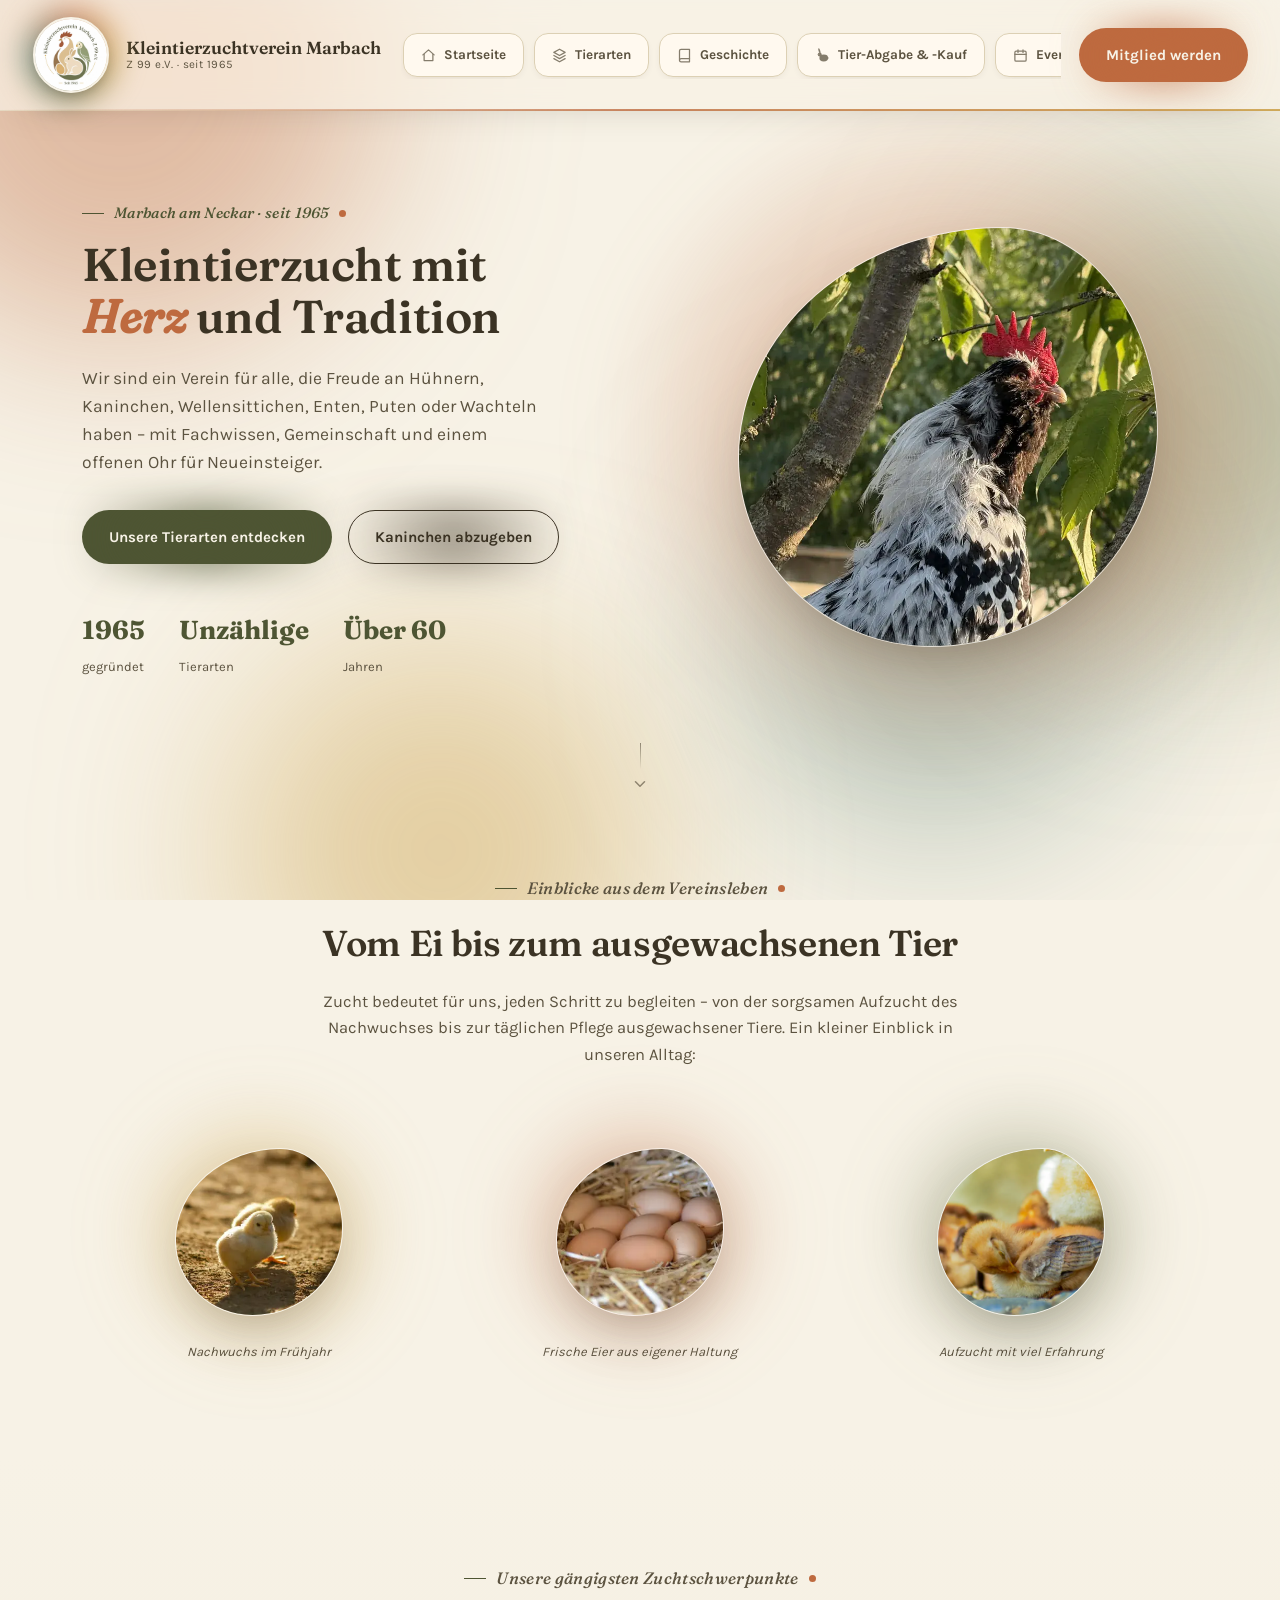
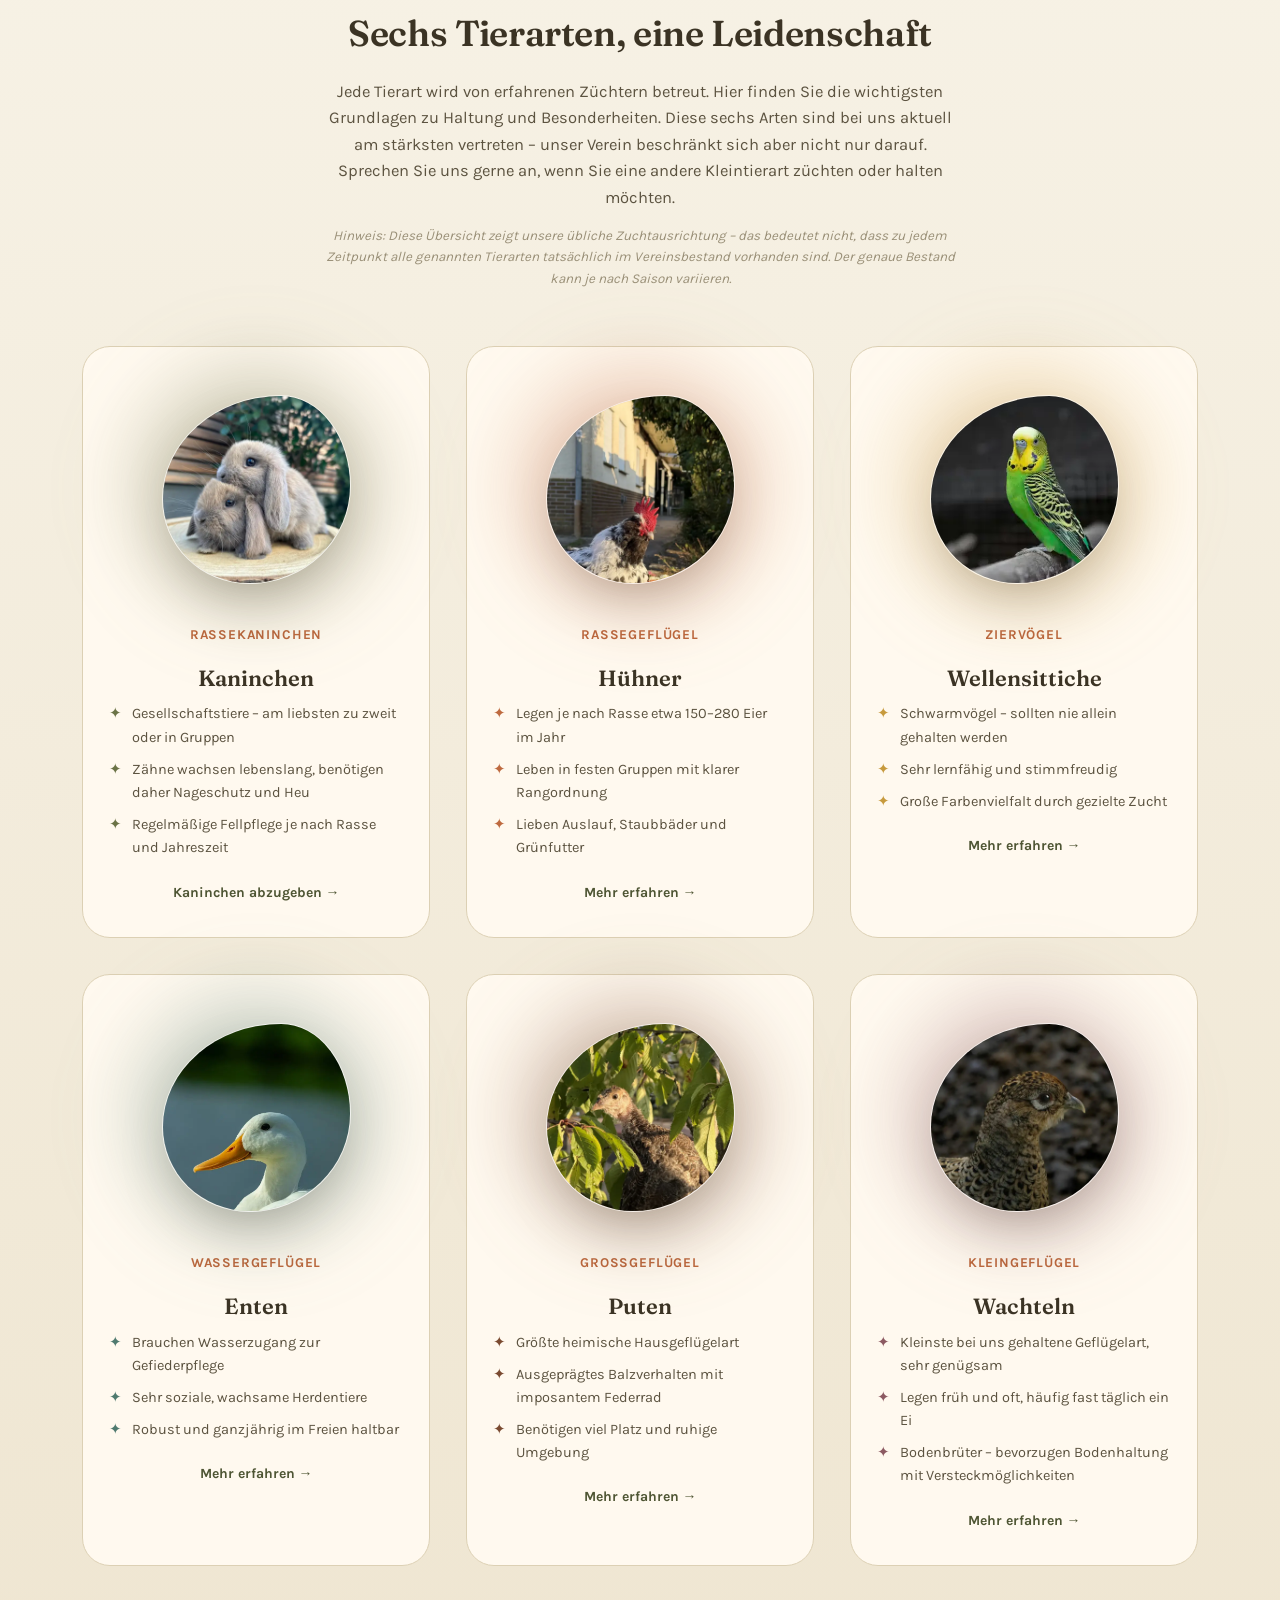
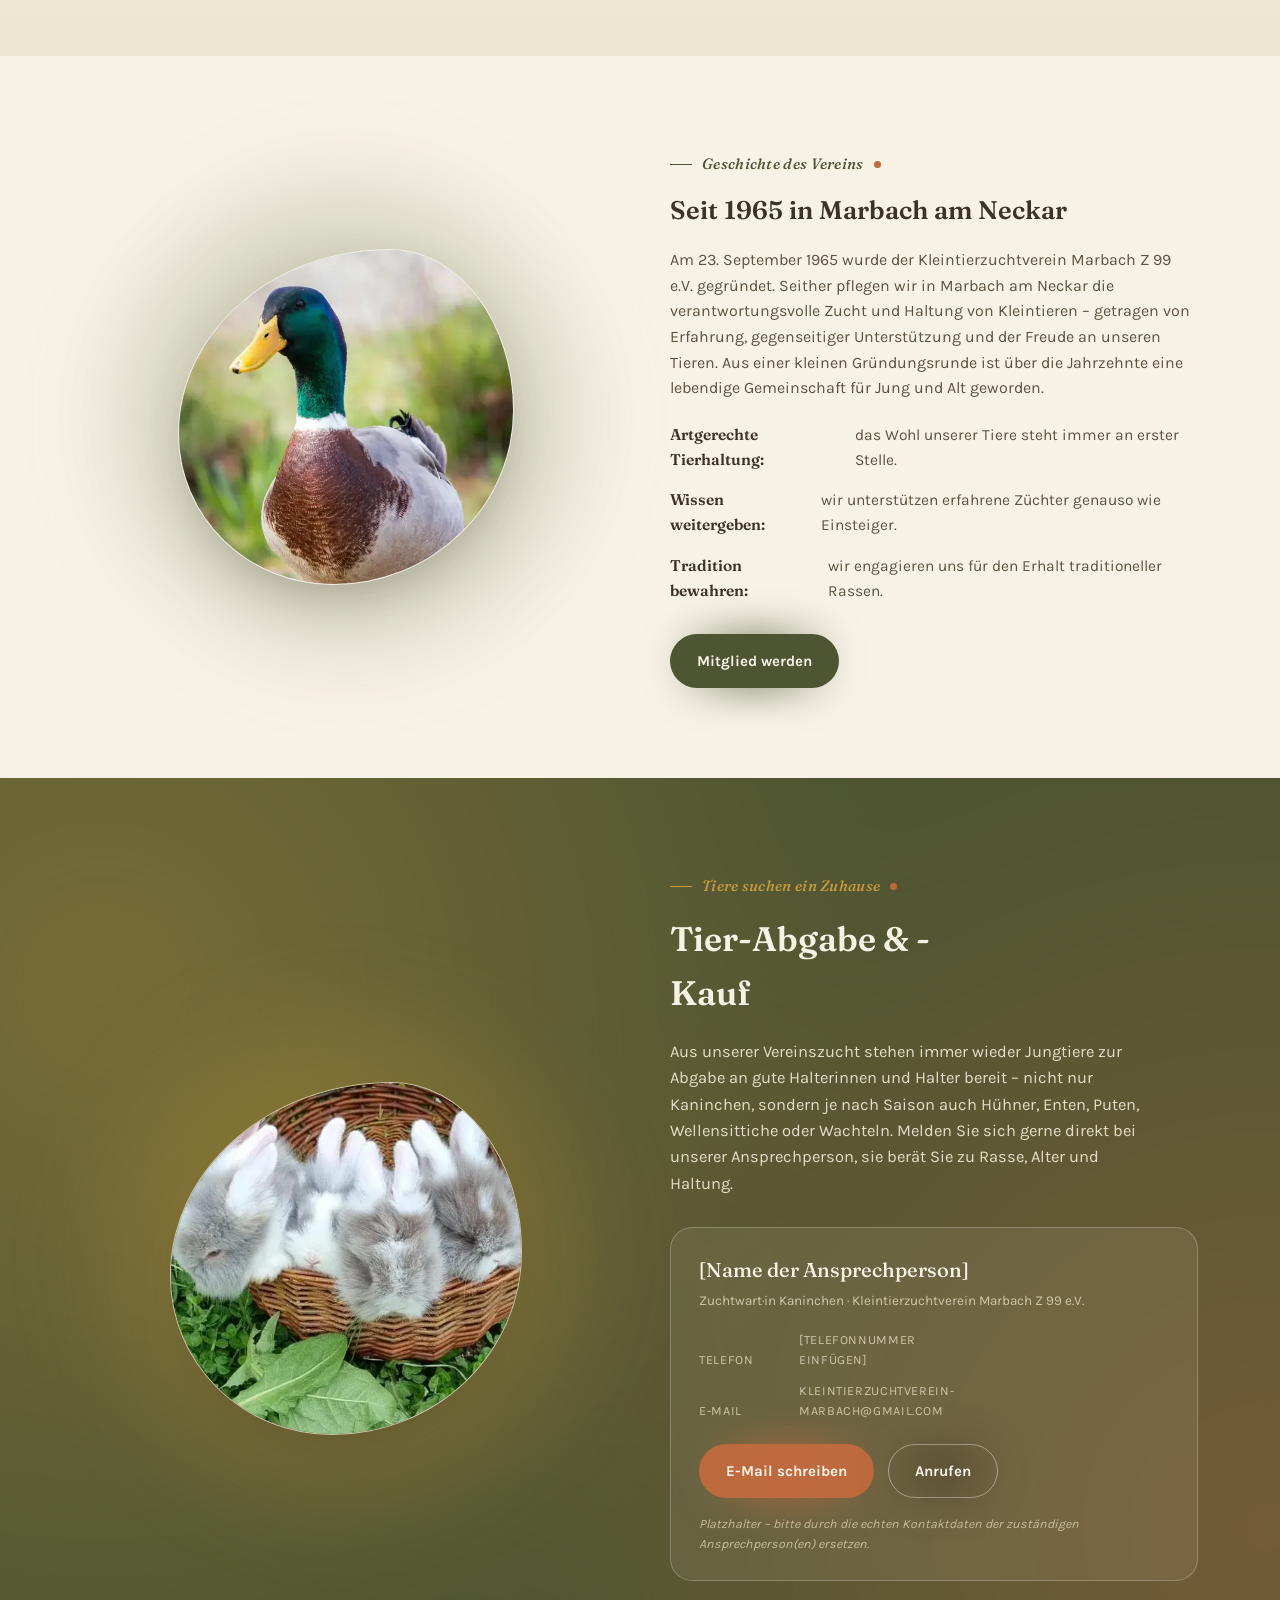
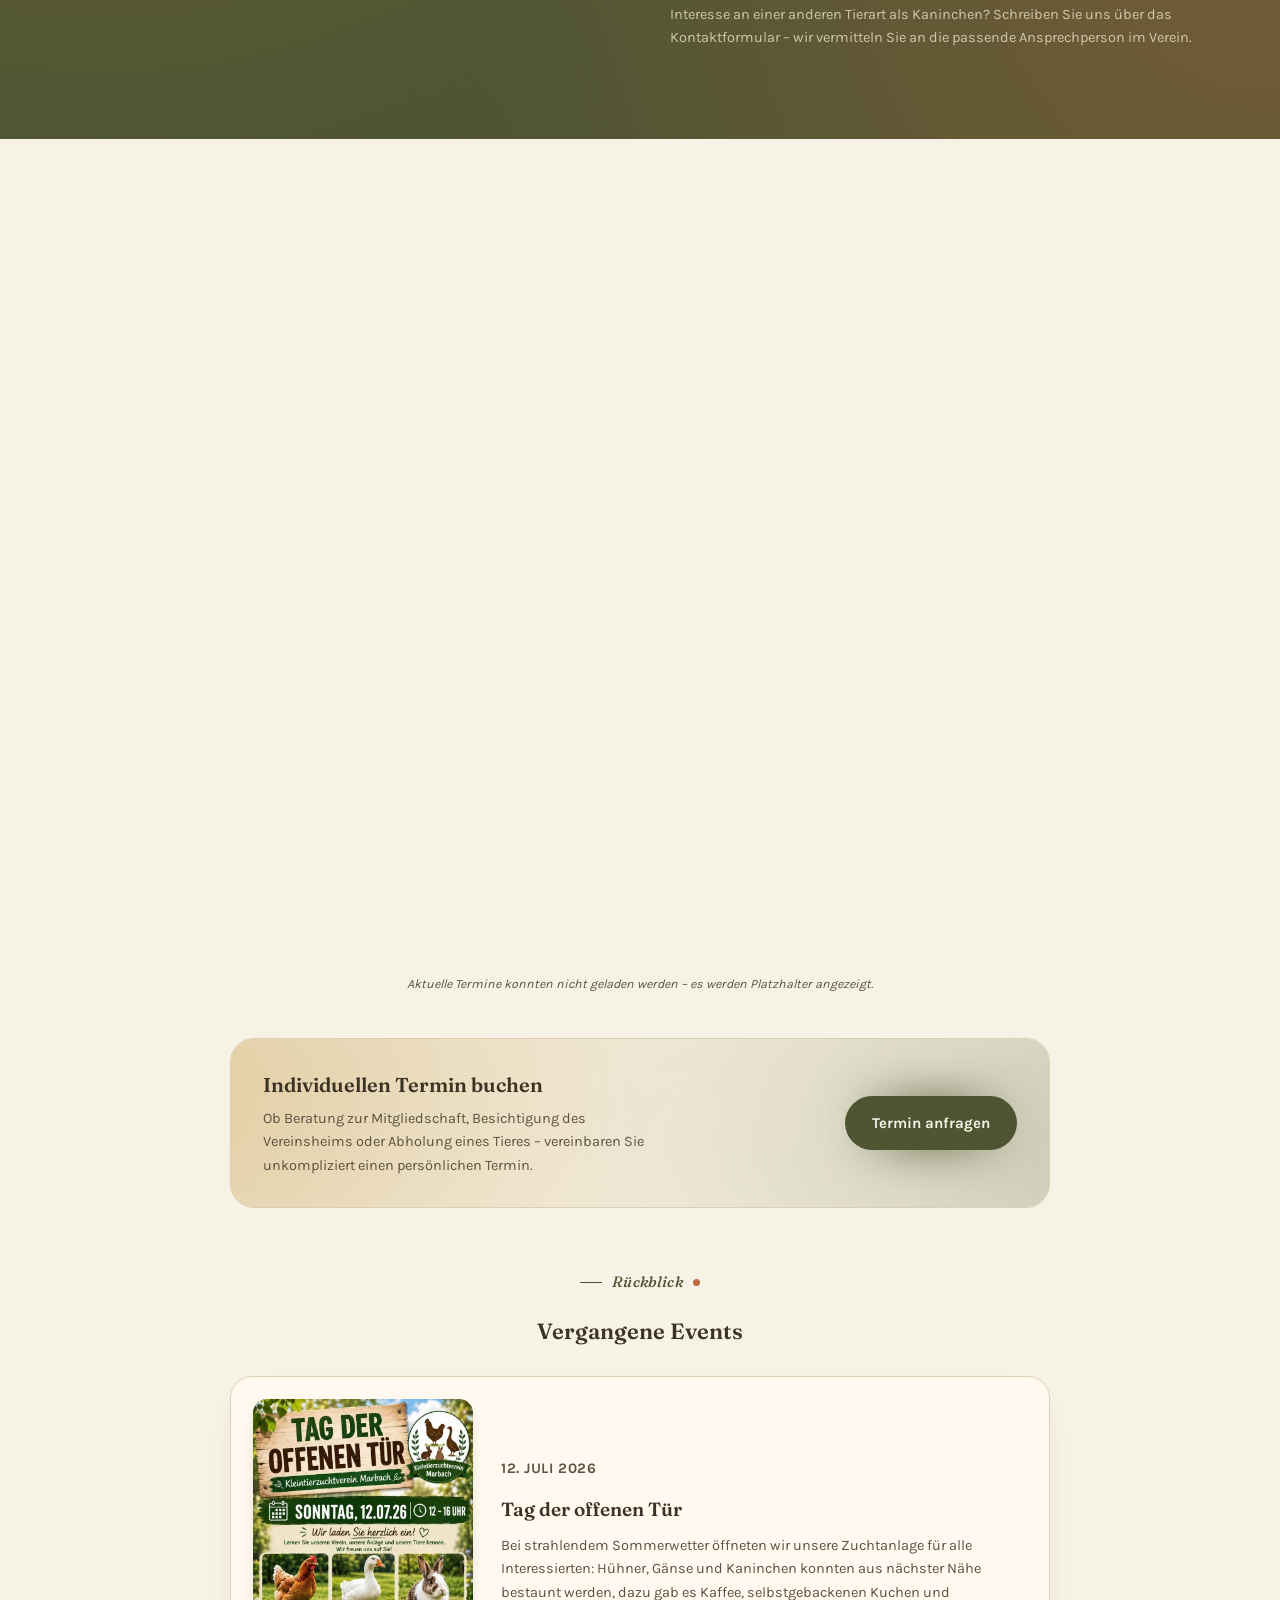
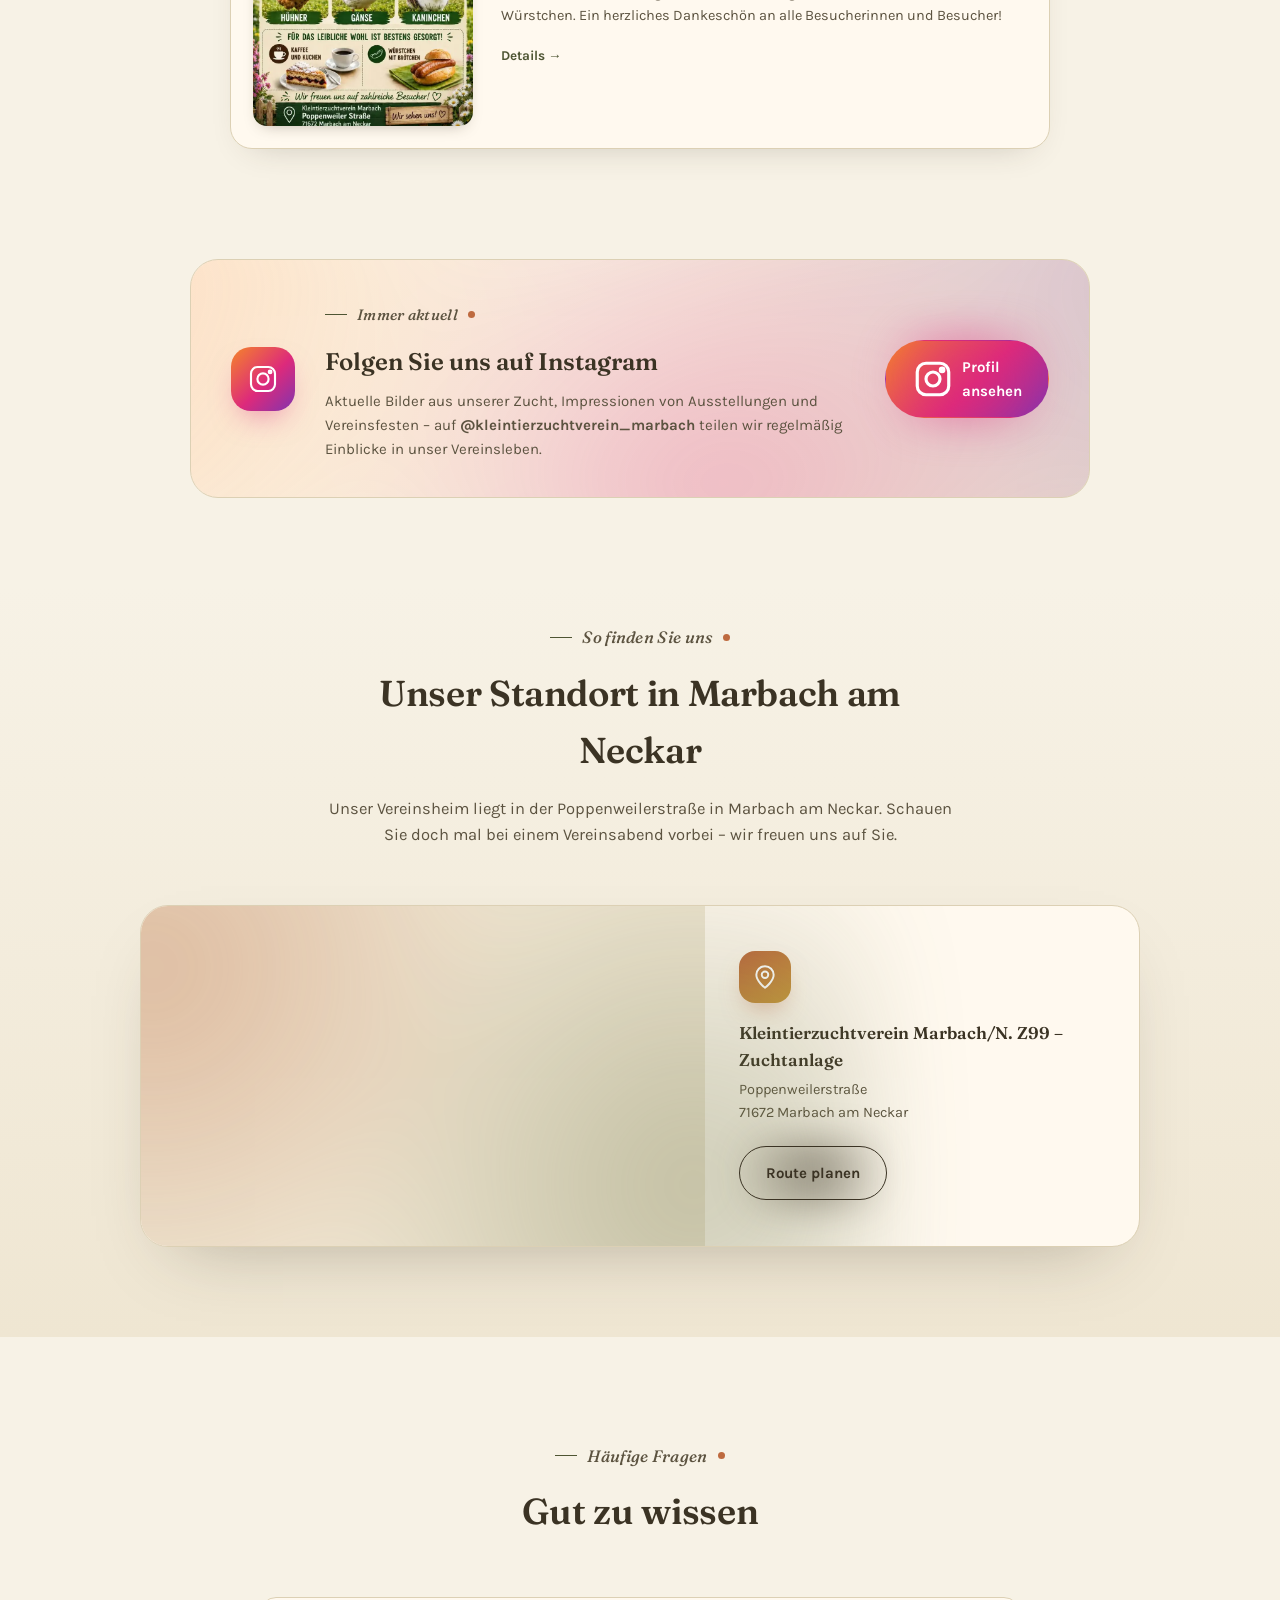
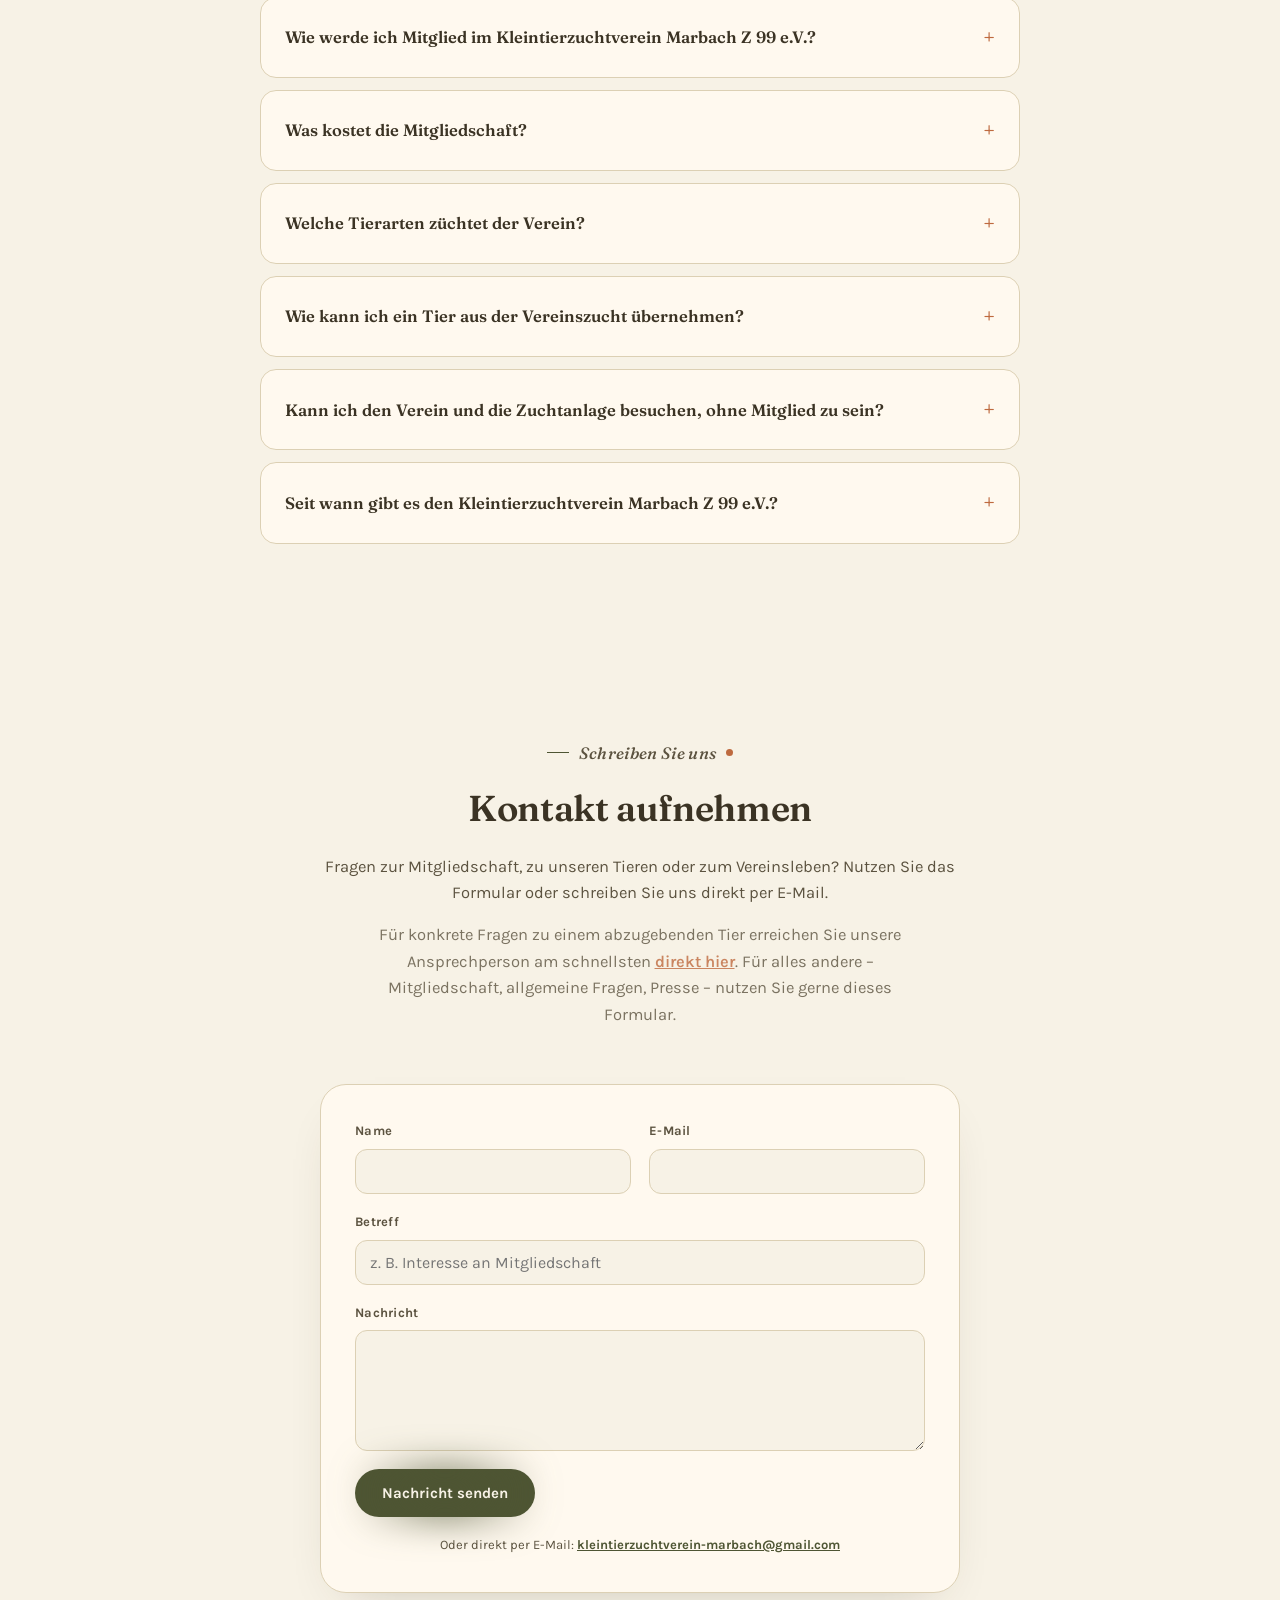
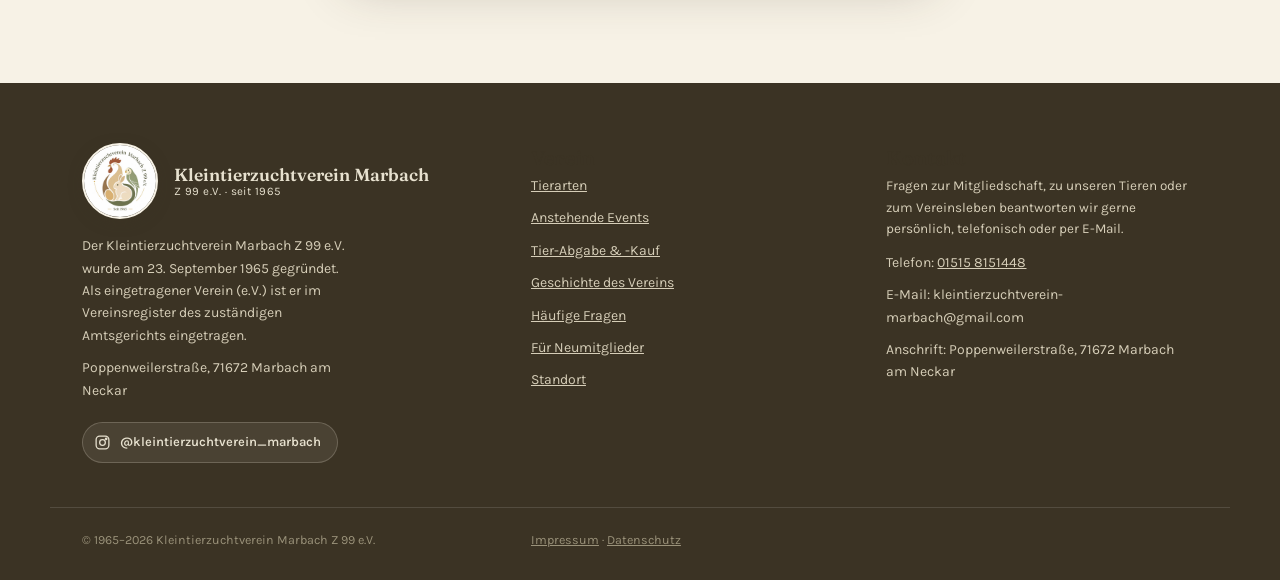
==== index.html @ b35432ca "Website aktualisiert" ====
<!DOCTYPE html>
<html lang="de">
<head>
<meta charset="UTF-8">
<meta name="viewport" content="width=device-width, initial-scale=1.0">
<title>Kleintierzuchtverein Marbach Z 99 e.V. | Kleintierzucht in Marbach am Neckar seit 1965</title>
<meta name="description" content="Kleintierzuchtverein Marbach Z 99 e.V. – seit 1965 Kleintierzucht in Marbach am Neckar: Hühner, Kaninchen, Enten, Puten, Wachteln. Termine & Mitgliedschaft.">
<link rel="canonical" href="https://kleintierzuchtverein-marbach-am-neckar.de/">
<meta name="robots" content="index, follow">
<meta property="og:type" content="website">
<meta property="og:site_name" content="Kleintierzuchtverein Marbach Z 99 e.V.">
<meta property="og:title" content="Kleintierzuchtverein Marbach Z 99 e.V. – Kleintierzucht in Marbach am Neckar">
<meta property="og:description" content="Seit 1965 Zucht und Haltung von Hühnern, Kaninchen, Wellensittichen, Enten, Puten und Wachteln. Termine, Tier-Abgabe & -Kauf und Mitgliedschaft.">
<meta property="og:image" content="https://kleintierzuchtverein-marbach-am-neckar.de/images/vereinslogo.png">
<meta property="og:url" content="https://kleintierzuchtverein-marbach-am-neckar.de/">
<meta property="og:locale" content="de_DE">
<meta name="twitter:card" content="summary">
<meta name="twitter:title" content="Kleintierzuchtverein Marbach Z 99 e.V.">
<meta name="twitter:description" content="Kleintierzucht in Marbach am Neckar seit 1965 – Termine, Tier-Abgabe & -Kauf, Mitgliedschaft.">
<meta name="geo.region" content="DE-BW">
<meta name="geo.placename" content="Marbach am Neckar">
<script type="application/ld+json">
{
  "@context": "https://schema.org",
  "@type": "Organization",
  "name": "Kleintierzuchtverein Marbach Z 99 e.V.",
  "alternateName": "Kleintierzuchtverein Marbach",
  "foundingDate": "1965-09-23",
  "url": "https://kleintierzuchtverein-marbach-am-neckar.de/",
  "logo": "https://kleintierzuchtverein-marbach-am-neckar.de/images/vereinslogo.png",
  "description": "Verein für die Zucht und Haltung von Kleintieren (Hühner, Kaninchen, Wellensittiche, Enten, Puten, Wachteln) in Marbach am Neckar.",
  "address": {
    "@type": "PostalAddress",
    "streetAddress": "Poppenweilerstraße",
    "postalCode": "71672",
    "addressLocality": "Marbach am Neckar",
    "addressRegion": "Baden-Württemberg",
    "addressCountry": "DE"
  },
  "areaServed": "Marbach am Neckar",
  "sameAs": ["https://www.instagram.com/kleintierzuchtverein_marbach"]
}
</script>
<script type="application/ld+json">
{
  "@context": "https://schema.org",
  "@type": "Event",
  "name": "Tag der offenen Tür",
  "description": "Der Kleintierzuchtverein Marbach Z 99 e.V. öffnete seine Zuchtanlage für alle Interessierten - mit Hühnern, Gänsen und Kaninchen zum Anschauen, Kaffee, Kuchen und Würstchen.",
  "startDate": "2026-07-12T12:00",
  "endDate": "2026-07-12T16:00",
  "eventAttendanceMode": "https://schema.org/OfflineEventAttendanceMode",
  "eventStatus": "https://schema.org/EventScheduled",
  "location": {
    "@type": "Place",
    "name": "Kleintierzuchtverein Marbach Z 99 e.V.",
    "address": {
      "@type": "PostalAddress",
      "streetAddress": "Poppenweilerstraße",
      "postalCode": "71672",
      "addressLocality": "Marbach am Neckar",
      "addressCountry": "DE"
    }
  },
  "organizer": {
    "@type": "Organization",
    "name": "Kleintierzuchtverein Marbach Z 99 e.V.",
    "url": "https://kleintierzuchtverein-marbach-am-neckar.de/"
  }
}
</script>
<script type="application/ld+json">
{
  "@context": "https://schema.org",
  "@type": "FAQPage",
  "mainEntity": [
    {
      "@type": "Question",
      "name": "Wie werde ich Mitglied im Kleintierzuchtverein Marbach Z 99 e.V.?",
      "acceptedAnswer": {
        "@type": "Answer",
        "text": "Kontakt aufnehmen über Formular, Telefon oder E-Mail, unverbindlich einen Vereinsabend besuchen und anschließend einen Mitgliedsantrag ausfüllen - der Verein unterstützt dabei."
      }
    },
    {
      "@type": "Question",
      "name": "Was kostet die Mitgliedschaft?",
      "acceptedAnswer": {
        "@type": "Answer",
        "text": "Der Jahresbeitrag beträgt 40 Euro für Männer und 25 Euro für Frauen."
      }
    },
    {
      "@type": "Question",
      "name": "Welche Tierarten züchtet der Verein?",
      "acceptedAnswer": {
        "@type": "Answer",
        "text": "Die aktuellen Zuchtschwerpunkte sind Hühner, Kaninchen, Wellensittiche, Enten, Puten und Wachteln, je nach Saison können weitere Kleintierarten hinzukommen."
      }
    },
    {
      "@type": "Question",
      "name": "Wie kann ich ein Tier aus der Vereinszucht übernehmen?",
      "acceptedAnswer": {
        "@type": "Answer",
        "text": "Aus der Vereinszucht stehen immer wieder Jungtiere zur Abgabe bereit. Interessierte kontaktieren die zuständige Ansprechperson im Bereich Tier-Abgabe und -Kauf."
      }
    },
    {
      "@type": "Question",
      "name": "Kann ich den Verein besuchen, ohne Mitglied zu sein?",
      "acceptedAnswer": {
        "@type": "Answer",
        "text": "Ja, Interessierte sind bei Vereinsabenden und Veranstaltungen jederzeit willkommen, ein persönlicher Termin lässt sich auch über das Kontaktformular vereinbaren."
      }
    },
    {
      "@type": "Question",
      "name": "Seit wann gibt es den Kleintierzuchtverein Marbach Z 99 e.V.?",
      "acceptedAnswer": {
        "@type": "Answer",
        "text": "Der Verein wurde am 23. September 1965 in Marbach am Neckar gegründet und ist im Vereinsregister beim Amtsgericht Stuttgart unter VR 310162 eingetragen."
      }
    }
  ]
}
</script>
<link rel="icon" href="favicon.ico" sizes="any">
<link rel="icon" type="image/png" sizes="32x32" href="favicon-32x32.png">
<link rel="icon" type="image/png" sizes="16x16" href="favicon-16x16.png">
<link rel="apple-touch-icon" sizes="180x180" href="apple-touch-icon.png">
<link rel="preload" as="style" href="fonts.css" onload="this.onload=null;this.rel='stylesheet'">
<noscript><link rel="stylesheet" href="fonts.css"></noscript>
<style>
  :root{
    --cream:#F7F2E6;
    --cream-2:#EFE6D2;
    --ink:#3B3324;
    --ink-soft:#5C5340;
    --olive:#6B7346;
    --olive-dark:#4E5533;
    --terracotta:#BE6A3F;
    --gold:#C79A3D;
    --teal:#4F7A6F;
    --brown:#7A4A30;
    --plum:#8C5A62;
    --line:#DCD0B4;
    --radius-card:28px;
  }
  *{box-sizing:border-box; -webkit-tap-highlight-color:transparent;}
  html{scroll-behavior:smooth; -webkit-text-size-adjust:100%; text-size-adjust:100%; overflow-x:clip; max-width:100vw; -webkit-tap-highlight-color:transparent;}
  body{
    margin:0;
    position:relative;
    overflow-x:clip;
    max-width:100vw;
    background:var(--cream);
    color:var(--ink);
    font-family:'Karla',sans-serif;
    font-size:17px;
    line-height:1.6;
    -webkit-font-smoothing:antialiased;
    touch-action:manipulation;
    -webkit-tap-highlight-color:transparent;
  }
  a, button, .btn{ -webkit-tap-highlight-color:transparent; }

  /* ---------- Ambient background glow ---------- */
  .ambient-bg{position:fixed; inset:0; z-index:0; overflow:hidden; pointer-events:none;}
  .ambient-bg span{
    position:absolute; border-radius:50%; filter:blur(90px);
    opacity:.4; mix-blend-mode:multiply;
    animation:drift 26s ease-in-out infinite alternate;
  }
  .ambient-bg span:nth-child(1){width:520px; height:520px; top:-180px; left:-140px; background:var(--terracotta); animation-duration:24s;}
  .ambient-bg span:nth-child(2){width:460px; height:460px; top:20%; right:-160px; background:var(--olive); animation-duration:30s; animation-delay:-6s;}
  .ambient-bg span:nth-child(3){width:420px; height:420px; bottom:-160px; left:18%; background:var(--gold); animation-duration:22s; animation-delay:-3s;}
  .ambient-bg span:nth-child(4){width:380px; height:380px; bottom:8%; right:12%; background:var(--teal); animation-duration:28s; animation-delay:-10s;}
  @keyframes drift{
    0%{transform:translate(0,0) scale(1);}
    50%{transform:translate(40px,-30px) scale(1.12);}
    100%{transform:translate(-30px,20px) scale(.96);}
  }
  header, main, footer{position:relative; z-index:1;}
  @media (prefers-reduced-motion:reduce){ .ambient-bg span{animation:none;} }
  h1,h2,h3,.eyebrow{font-family:'Fraunces',serif;}
  h1,h2,h3{color:var(--ink); margin:0; font-weight:600;}
  p{margin:0;}
  a{color:inherit;}
  img{max-width:100%; display:block;}
  .wrap{max-width:1180px; margin:0 auto; padding:0 32px;}
  .eyebrow{
    display:inline-flex; align-items:center; gap:10px;
    font-style:italic; font-weight:500; font-size:15px;
    color:var(--olive-dark); letter-spacing:.02em; margin-bottom:14px;
  }
  .eyebrow::before{content:""; width:22px; height:1px; background:var(--olive-dark); display:inline-block;}
  .eyebrow::after{
    content:""; width:7px; height:7px; border-radius:50%; display:inline-block;
    background:var(--terracotta);
    box-shadow:0 0 0 0 rgba(190,106,63,.6);
    animation:dot-pulse 2.4s ease-out infinite;
  }
  @keyframes dot-pulse{
    0%{box-shadow:0 0 0 0 rgba(190,106,63,.55);}
    70%{box-shadow:0 0 0 9px rgba(190,106,63,0);}
    100%{box-shadow:0 0 0 0 rgba(190,106,63,0);}
  }
  .btn{
    position:relative; isolation:isolate;
    display:inline-flex; align-items:center; gap:8px;
    padding:14px 26px; border-radius:100px;
    font-family:'Karla',sans-serif; font-weight:700; font-size:15px;
    text-decoration:none; border:1px solid transparent; cursor:pointer;
    transition:transform .3s ease, background .25s ease, border-color .25s ease, color .25s ease;
    animation:btn-idle 3.6s ease-in-out infinite;
    will-change:transform;
  }
  .btn::before{
    content:""; position:absolute; z-index:-1; inset:-22%;
    border-radius:100px;
    background:radial-gradient(circle, var(--glow) 0%, transparent 72%);
    filter:blur(16px);
    animation:veil-drift 3.6s ease-in-out infinite;
    will-change:transform, opacity;
    pointer-events:none;
  }
  .btn-primary{--glow:rgba(78,85,51,.65); background:var(--olive-dark); color:var(--cream);}
  .btn-ghost{--glow:rgba(59,51,36,.45); background:transparent; color:var(--ink); border-color:var(--ink);}
  .btn-terracotta{--glow:rgba(190,106,63,.65); background:var(--terracotta); color:var(--cream);}
  .btn-ghost:hover{background:var(--ink); color:var(--cream); border-color:var(--ink);}
  .btn:hover{animation:btn-float 1.9s ease-in-out infinite;}
  .btn:hover::before{animation:veil-drift-hover 1.9s ease-in-out infinite;}
  @keyframes btn-idle{
    0%,100%{transform:translateY(0);}
    50%{transform:translateY(-3px);}
  }
  @keyframes btn-float{
    0%,100%{transform:translateY(0);}
    50%{transform:translateY(-6px);}
  }
  @keyframes veil-drift{
    0%,100%{transform:scale(1) translateY(0); opacity:.35;}
    50%{transform:scale(1.22) translateY(-5px); opacity:.7;}
  }
  @keyframes veil-drift-hover{
    0%,100%{transform:scale(1.1) translateY(0); opacity:.55;}
    50%{transform:scale(1.4) translateY(-8px); opacity:.9;}
  }
  @media (prefers-reduced-motion:reduce){
    .btn,.btn::before{animation:none;}
    .btn:hover{animation:none; transform:translateY(-2px);}
  }

  /* ---------- Blob frame component ---------- */
  .blob-frame{position:relative; width:220px; height:220px; max-width:100%; display:flex; align-items:center; justify-content:center; margin:0 auto;}
  .blob-glow{
    position:absolute; inset:-22%;
    background:radial-gradient(circle at 50% 50%, var(--accent) 0%, transparent 68%);
    filter:blur(30px); opacity:.6; mix-blend-mode:multiply;
    border-radius:63% 37% 54% 46% / 55% 48% 52% 45%;
    animation:morph 7.5s ease-in-out infinite alternate, breathe 4.2s ease-in-out infinite;
  }
  .blob-icon{
    position:relative; width:84%; height:84%; display:flex; align-items:center; justify-content:center;
    background:linear-gradient(155deg, color-mix(in srgb, var(--accent) 22%, #fff9ef), color-mix(in srgb, var(--accent) 10%, #fff9ef));
    border-radius:63% 37% 54% 46% / 55% 48% 52% 45%;
    animation:morph 7.5s ease-in-out infinite alternate-reverse, photo-pulse 4.2s ease-in-out infinite;
    box-shadow:0 24px 60px -22px rgba(59,51,36,.35);
    border:1px solid rgba(255,255,255,.6);
  }
  .blob-icon svg{width:38%; height:38%; color:var(--accent); opacity:.85;}
  .blob-photo{
    position:relative; width:84%; height:84%; overflow:hidden;
    border-radius:63% 37% 54% 46% / 55% 48% 52% 45%;
    animation:morph 7.5s ease-in-out infinite alternate-reverse, photo-pulse 4.2s ease-in-out infinite;
    box-shadow:0 24px 60px -22px rgba(59,51,36,.4);
    border:1px solid rgba(255,255,255,.6);
  }
  .blob-photo img{width:100%; height:100%; object-fit:cover; display:block;}
  .duck-photo img{object-position:50% 22%;}
  @keyframes morph{
    0%{border-radius:66% 34% 58% 42% / 60% 44% 56% 40%;}
    33%{border-radius:32% 68% 68% 32% / 34% 38% 62% 66%;}
    66%{border-radius:58% 42% 28% 72% / 66% 34% 66% 34%;}
    100%{border-radius:66% 34% 58% 42% / 60% 44% 56% 40%;}
  }
  @keyframes breathe{
    0%,100%{transform:scale(1); opacity:.4;}
    50%{transform:scale(1.22); opacity:.85;}
  }
  @keyframes photo-pulse{
    0%,100%{transform:scale(1);}
    50%{transform:scale(1.045);}
  }
  .accent-olive{--accent:var(--olive);}
  .accent-terracotta{--accent:var(--terracotta);}
  .accent-gold{--accent:var(--gold);}
  .accent-teal{--accent:var(--teal);}
  .accent-brown{--accent:var(--brown);}
  .accent-plum{--accent:var(--plum);}

  @media (prefers-reduced-motion:reduce){
    .blob-glow,.blob-icon,.blob-photo{animation:none;}
  }

  /* ---------- Nav ---------- */
  header{
    position:sticky; top:0; z-index:50;
    background:rgba(247,242,230,.72); backdrop-filter:blur(14px) saturate(140%);
    -webkit-backdrop-filter:blur(14px) saturate(140%);
    border-bottom:1px solid rgba(220,208,180,.6);
    box-shadow:0 12px 40px -26px rgba(59,51,36,.35);
  }
  header::after{
    content:""; position:absolute; left:0; right:0; bottom:-1px; height:2px;
    background:linear-gradient(90deg, transparent, var(--terracotta), var(--gold), var(--olive), transparent);
    background-size:200% 100%;
    animation:shimmer 7s linear infinite;
    opacity:.8;
  }
  @keyframes shimmer{ 0%{background-position:0% 0;} 100%{background-position:200% 0;} }
  .nav{display:flex; align-items:center; justify-content:space-between; gap:20px; padding:16px 32px;}
  .brand{flex:none;}
  .nav-menu{flex:1 1 auto; min-width:0; justify-content:flex-end;}
  .brand{display:flex; align-items:center; gap:16px; text-decoration:none;}
  .brand .logo-glow{
    position:relative; width:78px; height:78px; display:flex; align-items:center; justify-content:center;
  }
  .brand .logo-glow::before{
    content:""; position:absolute; inset:-11px; border-radius:50%;
    background:conic-gradient(from 0deg, var(--terracotta), var(--gold), var(--olive), var(--teal), var(--terracotta));
    filter:blur(13px); opacity:.55;
    animation:spin 8s linear infinite, pulse-soft 4s ease-in-out infinite;
  }
  .brand img{position:relative; width:76px; height:76px; border-radius:50%; border:2px solid var(--cream); box-shadow:0 4px 16px -4px rgba(59,51,36,.5); object-fit:cover; display:block;}
  @keyframes spin{ to{ transform:rotate(360deg); } }
  @keyframes pulse-soft{ 0%,100%{opacity:.4; transform:scale(1);} 50%{opacity:.7; transform:scale(1.12);} }
  .brand span{font-family:'Fraunces',serif; font-weight:600; font-size:17.5px; color:var(--ink); line-height:1.15;}
  .brand small{display:block; font-family:'Karla',sans-serif; font-weight:400; font-size:11.5px; color:var(--ink-soft); letter-spacing:.04em;}
  .nav-menu{display:flex; align-items:center; gap:18px; min-width:0;}
  .links{
    display:flex; flex-wrap:nowrap; gap:10px; list-style:none; margin:0; padding:2px;
    overflow-x:auto; scrollbar-width:none; -ms-overflow-style:none; min-width:0;
  }
  .links::-webkit-scrollbar{display:none;}
  .links li{
    flex:none;
    opacity:1; transform:translateY(0);
    animation:nav-in .6s ease;
  }
  .links li:nth-child(1){animation-delay:.05s;}
  .links li:nth-child(2){animation-delay:.13s;}
  .links li:nth-child(3){animation-delay:.21s;}
  .links li:nth-child(4){animation-delay:.29s;}
  .links li:nth-child(5){animation-delay:.37s;}
  .links li:nth-child(6){animation-delay:.45s;}
  .links li:nth-child(1) a{--accent-nav:var(--terracotta);}
  .links li:nth-child(2) a{--accent-nav:var(--gold);}
  .links li:nth-child(3) a{--accent-nav:var(--olive);}
  .links li:nth-child(4) a{--accent-nav:var(--brown);}
  .links li:nth-child(5) a{--accent-nav:var(--teal);}
  .links li:nth-child(6) a{--accent-nav:var(--plum);}
  @keyframes nav-in{ 0%{opacity:0; transform:translateY(-8px);} 100%{opacity:1; transform:translateY(0);} }
  .links a{
    position:relative; overflow:hidden;
    display:inline-flex; align-items:center; gap:8px;
    text-decoration:none; font-weight:700; font-size:13.5px;
    color:var(--ink-soft); white-space:nowrap;
    background:#fff9ef; border:1.5px solid var(--line); border-radius:14px;
    padding:10px 17px;
    box-shadow:0 3px 10px -5px rgba(59,51,36,.2);
    transition:transform .3s ease, box-shadow .3s ease, border-color .3s ease, color .3s ease, background .35s ease;
  }
  .links a svg{flex:none; width:15px; height:15px; opacity:.75; transition:opacity .3s ease, transform .3s ease;}
  .links a::after{
    content:""; position:absolute; top:0; left:-60%; width:35%; height:100%;
    background:linear-gradient(115deg, transparent, rgba(255,255,255,.85), transparent);
    transform:skewX(-18deg); transition:left .65s ease; pointer-events:none;
  }
  .links a:hover{
    color:#fff; border-color:var(--accent-nav);
    background:linear-gradient(155deg, var(--accent-nav), color-mix(in srgb, var(--accent-nav) 70%, #3B3324));
    transform:translateY(-3px);
    box-shadow:0 14px 26px -10px var(--accent-nav);
  }
  .links a:hover::after{left:130%;}
  .links a:hover svg{opacity:1; transform:rotate(-6deg) scale(1.12);}
  .links a:active{transform:translateY(-1px) scale(.97);}
  .nav-cta{
    flex:none;
    display:flex; gap:12px;
    opacity:1; transform:translateY(0);
    animation:nav-in .6s ease; animation-delay:.55s;
  }
  .menu-toggle{display:none; background:none; border:none; cursor:pointer; padding:6px;}
  .menu-toggle span{display:block; width:24px; height:2px; background:var(--ink); margin:5px 0; border-radius:2px; transition:transform .25s ease, opacity .25s ease;}
  @media (max-width:1100px) and (min-width:761px){
    .brand small{display:none;}
    .nav-menu{gap:12px;}
    .links{gap:8px;}
    .links a{padding:9px 13px; font-size:12.8px; gap:6px;}
    .nav-cta .btn{padding:11px 18px; font-size:14px;}
  }
  @media (max-width:760px){
    .nav{padding:15px 16px; gap:10px;}
    .brand{gap:11px; min-width:0; flex:1 1 auto; overflow:hidden;}
    .brand .logo-glow{width:52px; height:52px; flex:none;}
    .brand .logo-glow::before{inset:-7px; filter:blur(8px);}
    .brand img{width:50px; height:50px;}
    .brand span{font-size:16px; overflow:hidden; text-overflow:ellipsis; white-space:nowrap;}
    .brand small{font-size:11.5px; overflow:hidden; text-overflow:ellipsis; white-space:nowrap;}
    .nav-menu{
      display:none; position:absolute; top:100%; left:0; right:0;
      flex-direction:column; align-items:flex-start; gap:14px;
      background:var(--cream); padding:22px 32px 28px; border-bottom:1px solid var(--line);
      box-shadow:0 20px 40px -24px rgba(59,51,36,.35);
    }
    .nav-menu.open{display:flex;}
    .nav-menu .links{flex-direction:column; gap:10px; width:100%; overflow-x:visible;}
    .nav-menu .links li{width:100%;}
    .nav-menu .links a{display:flex; width:100%; padding:13px 16px; min-height:46px; box-sizing:border-box;}
    .nav-menu .nav-cta{width:100%;}
    .nav-menu .nav-cta .btn{width:100%; justify-content:center; min-height:46px;}
    .menu-toggle{display:flex; flex-direction:column; align-items:center; justify-content:center; width:44px; height:44px; padding:0; flex:none;}
  }
  @media (max-width:400px){
    .brand span{font-size:13px;}
    .brand small{display:none;}
  }

  /* ---------- Hero ---------- */
  .hero{padding:76px 0 56px; position:relative;}
  .scroll-cue{
    display:flex; flex-direction:column; align-items:center; gap:6px;
    width:fit-content; margin:56px auto 0; color:var(--ink-soft);
    text-decoration:none; opacity:.65; transition:opacity .25s ease;
    animation:scroll-bounce 2.2s ease-in-out infinite;
  }
  .scroll-cue:hover{opacity:1;}
  .scroll-cue span{width:1px; height:26px; background:linear-gradient(var(--ink-soft), transparent);}
  @keyframes scroll-bounce{ 0%,100%{transform:translateY(0);} 50%{transform:translateY(6px);} }
  @media (prefers-reduced-motion:reduce){ .scroll-cue{animation:none;} }
  .hero .wrap{display:grid; grid-template-columns:1.05fr .95fr; gap:64px; align-items:center;}
  .hero h1{font-size:46px; line-height:1.12; letter-spacing:-.01em; max-width:16ch;}
  .hero h1 em{font-style:italic; color:var(--terracotta);}
  .hero p.lead{margin-top:22px; font-size:17.5px; color:var(--ink-soft); max-width:46ch;}
  .hero-actions{display:flex; gap:16px; margin-top:34px; flex-wrap:wrap;}
  .hero-stats{display:flex; gap:34px; margin-top:46px;}
  .hero-stats div b{display:block; font-family:'Fraunces',serif; font-size:26px; color:var(--olive-dark);}
  .hero-stats div span{font-size:13px; color:var(--ink-soft);}
  .hero-visual .blob-frame{width:500px; height:500px;}
  .hero-visual{max-width:560px; margin:0 auto;}

  @media (max-width:900px){
    .hero .wrap{grid-template-columns:1fr; text-align:left;}
    .hero h1{font-size:36px;}
    .hero-visual{order:-1; max-width:360px;}
    .hero-visual .blob-frame{width:300px; height:300px;}
  }

  @media (max-width:480px){
    .wrap{padding:0 20px;}
    .hero{padding:56px 0 40px;}
    .hero h1{font-size:29px;}
    .hero p.lead{font-size:16px;}
    .hero-stats{gap:20px 28px; flex-wrap:wrap; margin-top:34px;}
    .hero-stats div b{font-size:22px;}
    .hero-visual{max-width:250px;}
    .hero-visual .blob-frame{width:210px; height:210px;}
    .btn{padding:13px 22px; font-size:14.5px;}
    .section-head h2{font-size:24px;}
    .contact-form{padding:24px 18px;}
  }

  /* ---------- Atmosphere strip ---------- */
  .strip{padding:10px 0 96px;}
  .strip .wrap{display:grid; grid-template-columns:repeat(3,1fr); gap:28px;}
  .strip .blob-frame{width:200px; height:200px; margin:0 auto;}
  .strip-caption{text-align:center; margin-top:10px; font-size:13px; color:var(--ink-soft); font-style:italic;}

  /* ---------- Section shell ---------- */
  section{padding:90px 0;}
  @media (max-width:600px){ section{padding:56px 0;} }
  .section-head{max-width:640px; margin:0 auto 56px; text-align:center;}
  .section-head h2{font-size:36px; letter-spacing:-.01em;}
  .section-head p{margin-top:16px; color:var(--ink-soft); font-size:16.5px;}
  .contact-hint{font-size:14px; opacity:.8; max-width:560px; margin:10px auto 0;}
  .faq-list{max-width:760px; margin:0 auto; display:flex; flex-direction:column; gap:12px;}
  .faq-item{
    background:#fff9ef; border:1px solid var(--line); border-radius:16px;
    padding:4px 24px; transition:border-color .25s ease, box-shadow .25s ease;
  }
  .faq-item[open]{border-color:var(--terracotta); box-shadow:0 12px 28px -20px rgba(59,51,36,.4);}
  .faq-item summary{
    padding:18px 0; cursor:pointer; font-family:'Fraunces',serif; font-weight:600; font-size:16.5px;
    color:var(--ink); list-style:none; display:flex; align-items:center; justify-content:space-between; gap:16px;
  }
  .faq-item summary::-webkit-details-marker{display:none;}
  .faq-item summary::after{
    content:"+"; flex:none; font-size:22px; font-weight:400; color:var(--terracotta);
    transition:transform .25s ease;
  }
  .faq-item[open] summary::after{transform:rotate(45deg);}
  .faq-item p{margin:0 0 20px; color:var(--ink-soft); font-size:15px; line-height:1.65;}
  .faq-item p a{color:var(--olive-dark); font-weight:600;}
  .contact-hint a{color:var(--terracotta); font-weight:600;}
  .tierarten-note{margin-top:14px !important; font-size:13.5px !important; font-style:italic; color:#9a9078 !important;}
  #tierarten{background:linear-gradient(180deg,var(--cream) 0%, var(--cream-2) 100%);}

  /* ---------- Animal cards ---------- */
  .grid{display:grid; grid-template-columns:repeat(3,1fr); gap:36px;}
  .card{
    background:#fff9ef; border:1px solid var(--line); border-radius:var(--radius-card);
    padding:30px 26px 32px; text-align:center;
    transition:opacity .7s ease, transform .35s ease, box-shadow .35s ease, border-color .35s ease;
  }
  .pre-animate{opacity:0; transform:translateY(46px) scale(.96); transition:opacity .8s ease, transform .7s cubic-bezier(.22,1,.36,1);}
  .pre-animate.in-view{opacity:1; transform:translateY(0) scale(1);}
  .card:hover{
    transform:translateY(-6px);
    border-color:transparent;
    box-shadow:0 22px 46px -18px var(--accent-dot,rgba(78,85,51,.5));
  }
  .card .blob-frame{width:225px; height:225px; margin:0 auto 22px;}
  .card h3{font-size:22px; margin-bottom:6px;}
  .card .sub{font-size:13.5px; color:var(--terracotta); font-weight:700; text-transform:uppercase; letter-spacing:.06em; margin-bottom:16px;}
  .facts{list-style:none; margin:0 0 18px; padding:0; text-align:left; display:flex; flex-direction:column; gap:9px;}
  .facts li{display:flex; gap:10px; font-size:14.5px; color:var(--ink-soft);}
  .facts li::before{content:"✦"; color:var(--accent-dot,var(--olive)); flex:none;}
  .card.acc-olive{--accent-dot:var(--olive);}
  .card.acc-terracotta{--accent-dot:var(--terracotta);}
  .card.acc-gold{--accent-dot:var(--gold);}
  .card.acc-teal{--accent-dot:var(--teal);}
  .card.acc-brown{--accent-dot:var(--brown);}
  .card.acc-plum{--accent-dot:var(--plum);}
  .card-link{font-size:14px; font-weight:700; text-decoration:none; color:var(--olive-dark); display:inline-flex; align-items:center; gap:6px;}
  .card-link:hover{color:var(--terracotta);}

  @media (max-width:980px){ .grid{grid-template-columns:repeat(2,1fr);} }
  @media (max-width:640px){ .grid{grid-template-columns:1fr;} .strip .wrap{grid-template-columns:repeat(3,1fr); gap:10px;} .strip .blob-frame{width:120px; height:120px;} .strip-caption{font-size:11.5px;} }
  @media (max-width:400px){ .strip .blob-frame{width:96px; height:96px;} }

  /* ---------- Events ---------- */
  .events-list{display:flex; flex-direction:column; gap:14px; max-width:820px; margin:0 auto;}
  .event-row{
    display:flex; align-items:center; gap:24px;
    background:#fff9ef; border:1px solid var(--line); border-radius:20px;
    padding:20px 24px; transition:box-shadow .3s ease, transform .3s ease, border-color .3s ease;
  }
  .event-row:hover{transform:translateX(4px); border-color:transparent; box-shadow:0 16px 34px -20px rgba(190,106,63,.5);}
  .event-date{
    flex:none; width:64px; height:64px; border-radius:16px;
    background:linear-gradient(160deg, var(--terracotta), var(--gold));
    display:flex; flex-direction:column; align-items:center; justify-content:center;
    color:#fff; box-shadow:0 10px 22px -10px rgba(190,106,63,.6);
    animation:date-glow 3.6s ease-in-out infinite;
  }
  @keyframes date-glow{
    0%,100%{box-shadow:0 8px 18px -10px rgba(190,106,63,.45);}
    50%{box-shadow:0 10px 28px -8px rgba(190,106,63,.75);}
  }
  .event-date .day{font-family:'Fraunces',serif; font-size:19px; font-weight:700; line-height:1.1;}
  .event-date .month{font-size:10.5px; text-transform:uppercase; letter-spacing:.06em;}
  .event-info{flex:1;}
  .event-info h3{font-size:17.5px; margin-bottom:4px;}
  .event-info p{font-size:14px; color:var(--ink-soft);}
  .event-link{flex:none; font-size:13.5px; font-weight:700; text-decoration:none; color:var(--olive-dark);}
  .event-link:hover{color:var(--terracotta);}
  .booking-cta{
    max-width:820px; margin:44px auto 0;
    display:flex; align-items:center; justify-content:space-between; gap:24px; flex-wrap:wrap;
    background:linear-gradient(120deg, var(--cream-2), var(--cream));
    border:1px solid var(--line); border-radius:24px; padding:30px 32px;
    position:relative; overflow:hidden;
  }
  .booking-cta::before{
    content:""; position:absolute; inset:-40%; z-index:0;
    background:radial-gradient(circle at 15% 30%, var(--gold) 0%, transparent 45%),
               radial-gradient(circle at 85% 75%, var(--olive) 0%, transparent 45%);
    filter:blur(50px); opacity:.35; animation:breathe 8s ease-in-out infinite;
  }
  .booking-cta > *{position:relative; z-index:1;}
  .booking-cta h3{font-size:20px; margin-bottom:6px;}
  .booking-cta p{font-size:14.5px; color:var(--ink-soft); max-width:44ch;}
  .past-events{max-width:820px; margin:56px auto 0; text-align:center;}
  .past-events-title{font-family:'Fraunces',serif; font-size:22px; font-weight:600; margin:6px 0 26px;}
  .past-event-card{
    display:grid; grid-template-columns:220px 1fr; gap:28px; align-items:center;
    text-align:left; background:#fff9ef; border:1px solid var(--line); border-radius:22px;
    padding:22px; box-shadow:0 14px 34px -22px rgba(59,51,36,.3);
  }
  .past-event-media{border-radius:14px; overflow:hidden; box-shadow:0 6px 16px -8px rgba(59,51,36,.4);}
  .past-event-media img{width:100%; height:100%; object-fit:cover; display:block;}
  .past-event-date{font-size:13px; font-weight:700; letter-spacing:.04em; text-transform:uppercase; color:var(--terracotta); margin:0 0 6px;}
  .past-event-info h4{font-family:'Fraunces',serif; font-size:19px; font-weight:600; margin:0 0 10px;}
  .past-event-info p{font-size:14.5px; color:var(--ink-soft); margin:0 0 14px;}
  @media (max-width:640px){
    .past-event-card{grid-template-columns:1fr; text-align:center;}
    .past-event-media{max-width:220px; margin:0 auto;}
    .past-event-info{text-align:left;}
  }
  @media (max-width:640px){ .event-row{flex-wrap:wrap;} .event-link{width:100%; text-align:right;} }
  #tiere{background:var(--olive-dark); color:var(--cream); position:relative; overflow:hidden;}
  #tiere::before{
    content:""; position:absolute; inset:-20%; opacity:.35;
    background:radial-gradient(circle at 20% 30%, var(--gold) 0%, transparent 45%),
               radial-gradient(circle at 85% 70%, var(--terracotta) 0%, transparent 45%);
    filter:blur(60px); animation:breathe 9s ease-in-out infinite;
  }
  #tiere .wrap{position:relative; display:grid; grid-template-columns:1fr 1fr; gap:60px; align-items:center;}
  #tiere .blob-frame{width:420px; height:420px; margin:0 auto;}
  #tiere .eyebrow{color:var(--gold);}
  #tiere .eyebrow::before{background:var(--gold);}
  #tiere h2{color:var(--cream); font-size:34px; max-width:14ch;}
  #tiere p.lead{margin-top:18px; color:#E4DEC9; font-size:16.5px; max-width:48ch;}
  /* ---------- Standort / Google Maps ---------- */
  #standort{padding:20px 0 90px; background:linear-gradient(180deg, var(--cream) 0%, var(--cream-2) 100%);}
  .map-card{
    max-width:1000px; margin:0 auto;
    display:grid; grid-template-columns:1.3fr 1fr; gap:0;
    background:#fff9ef; border:1px solid var(--line); border-radius:28px;
    overflow:hidden; box-shadow:0 30px 70px -36px rgba(59,51,36,.35);
  }
  .map-frame{position:relative; min-height:340px; background:var(--cream-2);}
  .map-frame::before{
    content:""; position:absolute; inset:-30%; z-index:0; opacity:.35; pointer-events:none;
    background:radial-gradient(circle at 20% 30%, var(--terracotta) 0%, transparent 45%),
               radial-gradient(circle at 80% 70%, var(--olive) 0%, transparent 45%);
    filter:blur(50px); animation:breathe 8s ease-in-out infinite;
  }
  .map-frame iframe{position:relative; z-index:1; width:100%; height:100%; min-height:340px; border:0; display:block;}
  .map-info{
    padding:38px 34px; display:flex; flex-direction:column; justify-content:center; gap:16px;
  }
  .map-info-icon{
    width:52px; height:52px; border-radius:16px;
    background:linear-gradient(150deg, var(--terracotta), var(--gold));
    color:#fff; display:flex; align-items:center; justify-content:center;
    box-shadow:0 12px 26px -10px rgba(190,106,63,.55);
  }
  .map-info-icon svg{width:26px; height:26px;}
  .map-addr-name{font-family:'Fraunces',serif; font-weight:600; font-size:17px; color:var(--ink); margin-bottom:4px;}
  .map-addr{font-size:14.5px; color:var(--ink-soft); line-height:1.6;}
  .map-btn{margin-top:6px; width:fit-content;}
  @media (max-width:860px){
    .map-card{grid-template-columns:1fr;}
    .map-frame{min-height:280px;}
    .map-frame iframe{min-height:280px;}
    .map-info{padding:30px 26px;}
  }

  /* ---------- Instagram ---------- */
  #instagram{padding:20px 0 90px;}
  .insta-card{
    max-width:900px; margin:0 auto; position:relative; overflow:hidden;
    display:flex; align-items:center; gap:30px; flex-wrap:wrap;
    background:linear-gradient(120deg, #fff9ef, var(--cream-2));
    border:1px solid var(--line); border-radius:28px; padding:36px 40px;
  }
  .insta-card::before{
    content:""; position:absolute; inset:-40%; z-index:0; opacity:.28;
    background:radial-gradient(circle at 10% 20%, #F58529 0%, transparent 40%),
               radial-gradient(circle at 55% 80%, #DD2A7B 0%, transparent 40%),
               radial-gradient(circle at 90% 15%, #8134AF 0%, transparent 40%);
    filter:blur(55px); animation:breathe 8s ease-in-out infinite;
  }
  .insta-card > *{position:relative; z-index:1;}
  .insta-icon{
    flex:none; width:64px; height:64px; border-radius:20px;
    background:linear-gradient(135deg, #F58529, #DD2A7B 55%, #8134AF);
    display:flex; align-items:center; justify-content:center; color:#fff;
    box-shadow:0 14px 30px -12px rgba(221,42,123,.55);
  }
  .insta-icon svg{width:32px; height:32px;}
  .insta-text{flex:1; min-width:220px;}
  .insta-text h2{font-size:24px; margin:2px 0 8px;}
  .insta-text p{font-size:15px; color:var(--ink-soft);}
  .insta-btn{
    flex:none; --glow:rgba(221,42,123,.5);
    background:linear-gradient(135deg, #F58529, #DD2A7B 55%, #8134AF); color:#fff;
  }
  @media (max-width:640px){ .insta-card{padding:28px 24px; text-align:center; justify-content:center;} .insta-text{text-align:left;} }

  /* ---------- Contact form ---------- */
  .contact-form{
    max-width:640px; margin:0 auto;
    background:#fff9ef; border:1px solid var(--line); border-radius:26px;
    padding:36px 34px; box-shadow:0 20px 50px -30px rgba(59,51,36,.3);
  }
  .hp-field{position:absolute; left:-9999px; opacity:0; pointer-events:none;}
  .form-row{display:grid; grid-template-columns:1fr 1fr; gap:18px;}
  .form-field{margin-bottom:18px; display:flex; flex-direction:column; gap:7px;}
  .form-field label{font-size:13px; font-weight:700; color:var(--ink-soft); letter-spacing:.02em;}
  .form-field input, .form-field textarea{
    font-family:'Karla',sans-serif; font-size:16px; color:var(--ink);
    background:var(--cream); border:1.5px solid var(--line); border-radius:12px;
    padding:12px 14px; resize:vertical; transition:border-color .25s ease, box-shadow .25s ease;
    width:100%;
  }
  .form-field input:focus, .form-field textarea:focus{
    outline:none; border-color:var(--terracotta); box-shadow:0 0 0 3px rgba(190,106,63,.15);
  }
  .form-footer{display:flex; align-items:center; gap:16px; margin-top:6px; flex-wrap:wrap;}
  .form-status{font-size:13.5px; font-weight:600;}
  .form-status.sending{color:var(--ink-soft);}
  .form-status.success{color:var(--olive-dark);}
  .form-status.error{color:var(--terracotta);}
  .form-alt{margin-top:18px; font-size:13px; color:var(--ink-soft); text-align:center;}
  .form-alt a{color:var(--olive-dark); font-weight:700;}
  @media (max-width:600px){ .form-row{grid-template-columns:1fr;} .contact-form{padding:28px 22px;} }

  .contact-card{
    margin-top:30px; background:rgba(247,242,230,.08); border:1px solid rgba(247,242,230,.25);
    border-radius:22px; padding:26px 28px; backdrop-filter:blur(4px);
  }
  .contact-card .name{font-family:'Fraunces',serif; font-size:20px; margin-bottom:4px;}
  .contact-card .role{font-size:13.5px; color:#CFC7AC; margin-bottom:18px;}
  .contact-rows{display:flex; flex-direction:column; gap:10px; margin-bottom:22px; font-size:15px;}
  .contact-rows span{color:#CFC7AC; display:inline-block; width:96px; font-size:12.5px; text-transform:uppercase; letter-spacing:.05em;}
  .contact-actions{display:flex; gap:14px; flex-wrap:wrap;}
  .note{margin-top:16px; font-size:12.5px; color:#C7BE9E; font-style:italic;}
  @media (max-width:900px){ #tiere .wrap{grid-template-columns:1fr;} #tiere .blob-frame{width:280px; height:280px;} }

  /* ---------- About strip ---------- */
  #geschichte .wrap{display:grid; grid-template-columns:1fr 1fr; gap:60px; align-items:center;}
  #geschichte .values{list-style:none; margin:22px 0 0; padding:0; display:flex; flex-direction:column; gap:16px;}
  #geschichte .values li{display:flex; gap:14px; font-size:15.5px; color:var(--ink-soft);}
  #geschichte .values b{color:var(--ink); font-family:'Fraunces',serif; font-weight:600;}
  #geschichte .blob-frame{width:400px; height:400px; margin:0 auto;}
  @media (max-width:900px){ #geschichte .wrap{grid-template-columns:1fr;} #geschichte .blob-frame{width:280px; height:280px;} }

  /* ---------- Footer ---------- */
  footer{background:var(--ink); color:#E7E1CF; padding:60px 0 30px;}
  footer .wrap{display:grid; grid-template-columns:1.3fr 1fr 1fr; gap:44px;}
  footer .brand span, footer .brand small{color:#E7E1CF;}
  footer h4{font-family:'Fraunces',serif; font-weight:600; font-size:15px; margin-bottom:16px; color:#fff;}
  footer ul{list-style:none; margin:0; padding:0; display:flex; flex-direction:column; gap:10px; font-size:14px; color:#D6CEB8;}
  footer p.foot-desc{margin-top:16px; font-size:14px; color:#D6CEB8; max-width:34ch;}
  .social-links{margin-top:20px; display:flex; gap:10px;}
  .social-links a{
    display:inline-flex; align-items:center; gap:9px;
    padding:9px 16px 9px 11px; border-radius:100px;
    background:rgba(247,242,230,.08); border:1px solid rgba(247,242,230,.2);
    color:#E7E1CF; text-decoration:none; font-size:13px; font-weight:600;
    transition:background .25s ease, border-color .25s ease, transform .25s ease;
  }
  .social-links svg{width:17px; height:17px; flex:none;}
  .social-links a:hover{
    background:linear-gradient(135deg, #E1306C, #F77737 60%, #FCAF45);
    border-color:transparent; transform:translateY(-2px);
  }
  .foot-bottom{border-top:1px solid rgba(255,255,255,.12); margin-top:44px; padding-top:22px; font-size:12.5px; color:#9A927A; display:flex; justify-content:space-between; flex-wrap:wrap; gap:10px;}
  @media (max-width:760px){ footer .wrap{grid-template-columns:1fr;} }
</style>
</head>
<body>

<div class="ambient-bg" aria-hidden="true"><span></span><span></span><span></span><span></span></div>

<header>
  <div class="nav">
    <a href="#top" class="brand">
      <span class="logo-glow"><img src="images/vereinslogo.png" width="220" height="220" loading="eager" decoding="async" alt="Logo Kleintierzuchtverein Marbach Z 99 e.V."></span>
      <span>Kleintierzuchtverein Marbach<small>Z 99 e.V. · seit 1965</small></span>
    </a>
    <div class="nav-menu" id="navMenu">
      <ul class="links">
        <li><a href="#top"><svg viewBox="0 0 24 24" fill="none" stroke="currentColor" stroke-width="2" stroke-linecap="round" stroke-linejoin="round"><path d="M3 11l9-8 9 8"/><path d="M5 10v10h14V10"/></svg>Startseite</a></li>
        <li><a href="#tierarten"><svg viewBox="0 0 24 24" fill="none" stroke="currentColor" stroke-width="2" stroke-linecap="round" stroke-linejoin="round"><path d="M12 2 3 7l9 5 9-5-9-5z"/><path d="M3 12l9 5 9-5M3 17l9 5 9-5"/></svg>Tierarten</a></li>
        <li><a href="#geschichte"><svg viewBox="0 0 24 24" fill="none" stroke="currentColor" stroke-width="2" stroke-linecap="round" stroke-linejoin="round"><path d="M4 19.5A2.5 2.5 0 0 1 6.5 17H20"/><path d="M6.5 2H20v20H6.5A2.5 2.5 0 0 1 4 19.5v-15A2.5 2.5 0 0 1 6.5 2z"/></svg>Geschichte</a></li>
        <li><a href="#tiere"><svg width="16" height="16" viewBox="0 0 24 24" fill="currentColor"><ellipse cx="14" cy="16" rx="7" ry="5.5"/><circle cx="7.5" cy="10.2" r="3.2"/><ellipse cx="7" cy="4.5" rx="1.4" ry="4.2" transform="rotate(-18 7 4.5)"/><circle cx="20.5" cy="16" r="1.3"/><circle cx="6.3" cy="9.6" r=".5" fill="#F7F2E6"/></svg>Tier-Abgabe&nbsp;&amp;&nbsp;-Kauf</a></li>
        <li><a href="#events"><svg viewBox="0 0 24 24" fill="none" stroke="currentColor" stroke-width="2" stroke-linecap="round" stroke-linejoin="round"><rect x="3" y="5" width="18" height="16" rx="2"/><path d="M16 3v4M8 3v4M3 10h18"/></svg>Events</a></li>
        <li><a href="#kontakt"><svg viewBox="0 0 24 24" fill="none" stroke="currentColor" stroke-width="2" stroke-linecap="round" stroke-linejoin="round"><rect x="3" y="5" width="18" height="14" rx="2"/><path d="M3 7l9 6 9-6"/></svg>Kontakt</a></li>
      </ul>
      <div class="nav-cta">
        <a href="landingpage.html" class="btn btn-terracotta">Mitglied werden</a>
      </div>
    </div>
    <button class="menu-toggle" id="menuToggle" aria-label="Menü öffnen"><span></span><span></span><span></span></button>
  </div>
</header>

<main id="top">

  <!-- HERO -->
  <section class="hero">
    <div class="wrap">
      <div>
        <p class="eyebrow">Marbach am Neckar · seit 1965</p>
        <h1>Kleintierzucht mit <em>Herz</em> und Tradition</h1>
        <p class="lead">Wir sind ein Verein für alle, die Freude an Hühnern, Kaninchen, Wellensittichen, Enten, Puten oder Wachteln haben – mit Fachwissen, Gemeinschaft und einem offenen Ohr für Neueinsteiger.</p>
        <div class="hero-actions">
          <a href="#tierarten" class="btn btn-primary">Unsere Tierarten entdecken</a>
          <a href="#tiere" class="btn btn-ghost">Kaninchen&nbsp;abzugeben</a>
        </div>
        <div class="hero-stats">
          <div><b>1965</b><span>gegründet</span></div>
          <div><b>Unzählige</b><span>Tierarten</span></div>
          <div><b>Über 60</b><span>Jahren</span></div>
        </div>
      </div>
      <div class="hero-visual">
        <div class="blob-frame accent-terracotta">
          <div class="blob-glow"></div>
          <div class="blob-photo"><img src="images/huhn-hero.webp" width="800" height="800" loading="eager" decoding="async" fetchpriority="high" alt="Hahn aus unserer Vereinszucht in Marbach am Neckar"></div>
        </div>
      </div>
    </div>
    <a href="#events" class="scroll-cue" aria-label="Weiter scrollen">
      <span></span>
      <svg width="18" height="18" viewBox="0 0 24 24" fill="none" stroke="currentColor" stroke-width="2" stroke-linecap="round" stroke-linejoin="round"><path d="M6 9l6 6 6-6"/></svg>
    </a>
  </section>

  <!-- ATMOSPHERE STRIP -->
  <section class="strip">
    <div class="wrap" style="margin-bottom:8px;">
      <div class="section-head reveal" style="grid-column:1/-1;">
        <p class="eyebrow" style="justify-content:center;">Einblicke aus dem Vereinsleben</p>
        <h2>Vom Ei bis zum ausgewachsenen Tier</h2>
        <p>Zucht bedeutet für uns, jeden Schritt zu begleiten – von der sorgsamen Aufzucht des Nachwuchses bis zur täglichen Pflege ausgewachsener Tiere. Ein kleiner Einblick in unseren Alltag:</p>
      </div>
    </div>
    <div class="wrap">
      <div class="reveal">
        <div class="blob-frame accent-gold"><div class="blob-glow"></div>
          <div class="blob-photo"><img src="images/kueken-1.webp" width="380" height="318" loading="lazy" decoding="async" alt="Küken"></div>
        </div>
        <p class="strip-caption">Nachwuchs im Frühjahr</p>
      </div>
      <div class="reveal">
        <div class="blob-frame accent-terracotta"><div class="blob-glow"></div>
          <div class="blob-photo"><img src="images/eier.webp" width="380" height="248" loading="lazy" decoding="async" alt="Eier im Strohnest"></div>
        </div>
        <p class="strip-caption">Frische Eier aus eigener Haltung</p>
      </div>
      <div class="reveal">
        <div class="blob-frame accent-olive"><div class="blob-glow"></div>
          <div class="blob-photo"><img src="images/kueken-neu.webp" width="800" height="800" loading="lazy" decoding="async" alt="Küken putzen sich gegenseitig"></div>
        </div>
        <p class="strip-caption">Aufzucht mit viel Erfahrung</p>
      </div>
    </div>
  </section>

  <!-- TIERARTEN -->
  <section id="tierarten">
    <div class="wrap">
      <div class="section-head reveal">
        <p class="eyebrow" style="justify-content:center;">Unsere gängigsten Zuchtschwerpunkte</p>
        <h2>Sechs Tierarten, eine Leidenschaft</h2>
        <p>Jede Tierart wird von erfahrenen Züchtern betreut. Hier finden Sie die wichtigsten Grundlagen zu Haltung und Besonderheiten. Diese sechs Arten sind bei uns aktuell am stärksten vertreten – unser Verein beschränkt sich aber nicht nur darauf. Sprechen Sie uns gerne an, wenn Sie eine andere Kleintierart züchten oder halten möchten.</p>
        <p class="tierarten-note">Hinweis: Diese Übersicht zeigt unsere übliche Zuchtausrichtung – das bedeutet nicht, dass zu jedem Zeitpunkt alle genannten Tierarten tatsächlich im Vereinsbestand vorhanden sind. Der genaue Bestand kann je nach Saison variieren.</p>
      </div>

      <div class="grid">

        <div class="card acc-olive">
          <div class="blob-frame accent-olive"><div class="blob-glow"></div>
            <div class="blob-photo"><img src="images/hase-echt.webp" width="800" height="800" loading="lazy" decoding="async" alt="Kaninchen aus unserer Vereinszucht"></div>
          </div>
          <p class="sub">Rassekaninchen</p>
          <h3>Kaninchen</h3>
          <ul class="facts">
            <li>Gesellschaftstiere – am liebsten zu zweit oder in Gruppen</li>
            <li>Zähne wachsen lebenslang, benötigen daher Nageschutz und Heu</li>
            <li>Regelmäßige Fellpflege je nach Rasse und Jahreszeit</li>
          </ul>
          <a href="#tiere" class="card-link">Kaninchen abzugeben →</a>
        </div>

        <div class="card acc-terracotta">
          <div class="blob-frame accent-terracotta"><div class="blob-glow"></div>
            <div class="blob-photo"><img src="images/huhn-karte.webp" width="800" height="800" loading="lazy" decoding="async" alt="Hahn zwischen Blumen im Vereinsgelände"></div>
          </div>
          <p class="sub">Rassegeflügel</p>
          <h3>Hühner</h3>
          <ul class="facts">
            <li>Legen je nach Rasse etwa 150–280 Eier im Jahr</li>
            <li>Leben in festen Gruppen mit klarer Rangordnung</li>
            <li>Lieben Auslauf, Staubbäder und Grünfutter</li>
          </ul>
          <a href="#geschichte" class="card-link">Mehr erfahren →</a>
        </div>

        <div class="card acc-gold">
          <div class="blob-frame accent-gold"><div class="blob-glow"></div>
            <div class="blob-photo"><img src="images/wellensittich.webp" width="420" height="280" loading="lazy" decoding="async" alt="Wellensittich"></div>
          </div>
          <p class="sub">Ziervögel</p>
          <h3>Wellensittiche</h3>
          <ul class="facts">
            <li>Schwarmvögel – sollten nie allein gehalten werden</li>
            <li>Sehr lernfähig und stimmfreudig</li>
            <li>Große Farbenvielfalt durch gezielte Zucht</li>
          </ul>
          <a href="#geschichte" class="card-link">Mehr erfahren →</a>
        </div>

        <div class="card acc-teal">
          <div class="blob-frame accent-teal"><div class="blob-glow"></div>
            <div class="blob-photo"><img src="images/ente-weiss.webp" width="700" height="700" loading="lazy" decoding="async" alt="Weiße Ente im Porträt"></div>
          </div>
          <p class="sub">Wassergeflügel</p>
          <h3>Enten</h3>
          <ul class="facts">
            <li>Brauchen Wasserzugang zur Gefiederpflege</li>
            <li>Sehr soziale, wachsame Herdentiere</li>
            <li>Robust und ganzjährig im Freien haltbar</li>
          </ul>
          <a href="#geschichte" class="card-link">Mehr erfahren →</a>
        </div>

        <div class="card acc-brown">
          <div class="blob-frame accent-brown"><div class="blob-glow"></div>
            <div class="blob-photo"><img src="images/pute-jung.webp" width="800" height="800" loading="lazy" decoding="async" alt="Junge Pute im Kirschbaum"></div>
          </div>
          <p class="sub">Großgeflügel</p>
          <h3>Puten</h3>
          <ul class="facts">
            <li>Größte heimische Hausgeflügelart</li>
            <li>Ausgeprägtes Balzverhalten mit imposantem Federrad</li>
            <li>Benötigen viel Platz und ruhige Umgebung</li>
          </ul>
          <a href="#geschichte" class="card-link">Mehr erfahren →</a>
        </div>

        <div class="card acc-plum">
          <div class="blob-frame accent-plum"><div class="blob-glow"></div>
            <div class="blob-photo"><img src="images/wachtel.webp" width="800" height="800" loading="lazy" decoding="async" alt="Wachtel im Porträt"></div>
          </div>
          <p class="sub">Kleingeflügel</p>
          <h3>Wachteln</h3>
          <ul class="facts">
            <li>Kleinste bei uns gehaltene Geflügelart, sehr genügsam</li>
            <li>Legen früh und oft, häufig fast täglich ein Ei</li>
            <li>Bodenbrüter – bevorzugen Bodenhaltung mit Versteckmöglichkeiten</li>
          </ul>
          <a href="#geschichte" class="card-link">Mehr erfahren →</a>
        </div>

      </div>
    </div>
  </section>

  <!-- GESCHICHTE -->
  <section id="geschichte">
    <div class="wrap">
      <div class="reveal">
        <div class="blob-frame accent-olive"><div class="blob-glow"></div>
          <div class="blob-photo duck-photo"><img src="images/ente.webp" width="560" height="840" loading="lazy" decoding="async" alt="Stockente im Porträt"></div>
        </div>
      </div>
      <div class="reveal">
        <p class="eyebrow">Geschichte des Vereins</p>
        <h2>Seit 1965 in Marbach am Neckar</h2>
        <p style="margin-top:16px; color:var(--ink-soft); font-size:16px; max-width:52ch;">Am 23. September 1965 wurde der Kleintierzuchtverein Marbach Z 99 e.V. gegründet. Seither pflegen wir in Marbach am Neckar die verantwortungsvolle Zucht und Haltung von Kleintieren – getragen von Erfahrung, gegenseitiger Unterstützung und der Freude an unseren Tieren. Aus einer kleinen Gründungsrunde ist über die Jahrzehnte eine lebendige Gemeinschaft für Jung und Alt geworden.</p>
        <ul class="values">
          <li><b>Artgerechte Tierhaltung:</b> das Wohl unserer Tiere steht immer an erster Stelle.</li>
          <li><b>Wissen weitergeben:</b> wir unterstützen erfahrene Züchter genauso wie Einsteiger.</li>
          <li><b>Tradition bewahren:</b> wir engagieren uns für den Erhalt traditioneller Rassen.</li>
        </ul>
        <a href="#kontakt" class="btn btn-primary" style="margin-top:30px;">Mitglied werden</a>
      </div>
    </div>
  </section>

  <!-- TIER-ABGABE & -KAUF -->
  <section id="tiere">
    <div class="wrap">
      <div class="blob-frame accent-gold reveal">
        <div class="blob-glow"></div>
        <div class="blob-photo"><img src="images/kaninchen-stock.webp" width="680" height="502" loading="lazy" decoding="async" alt="Weißes Zwergkaninchen"></div>
      </div>
      <div class="reveal">
        <p class="eyebrow">Tiere suchen ein Zuhause</p>
        <h2>Tier-Abgabe &amp; -Kauf</h2>
        <p class="lead">Aus unserer Vereinszucht stehen immer wieder Jungtiere zur Abgabe an gute Halterinnen und Halter bereit – nicht nur Kaninchen, sondern je nach Saison auch Hühner, Enten, Puten, Wellensittiche oder Wachteln. Melden Sie sich gerne direkt bei unserer Ansprechperson, sie berät Sie zu Rasse, Alter und Haltung.</p>

        <div class="contact-card" id="tierKontaktCard">
          <p class="name" id="tk-name">[Name der Ansprechperson]</p>
          <p class="role" id="tk-role">Zuchtwart·in Kaninchen · Kleintierzuchtverein Marbach Z 99 e.V.</p>
          <div class="contact-rows">
            <p><span>Telefon</span> <span id="tk-phone-text">[Telefonnummer einfügen]</span></p>
            <p><span>E-Mail</span> <span id="tk-email-text">kleintierzuchtverein-marbach@gmail.com</span></p>
          </div>
          <div class="contact-actions">
            <a href="mailto:kleintierzuchtverein-marbach@gmail.com" id="tk-email-link" class="btn btn-terracotta">E-Mail schreiben</a>
            <a href="tel:+4900000000" id="tk-phone-link" class="btn btn-ghost" style="color:var(--cream); border-color:rgba(247,242,230,.5);">Anrufen</a>
          </div>
          <p class="note" id="tk-note">Platzhalter – bitte durch die echten Kontaktdaten der zuständigen Ansprechperson(en) ersetzen.</p>
        </div>

        <p style="margin-top:22px; font-size:14.5px; color:#CFC7AC;">Interesse an einer anderen Tierart als Kaninchen? Schreiben Sie uns über das Kontaktformular – wir vermitteln Sie an die passende Ansprechperson im Verein.</p>
      </div>
    </div>
  </section>

  <!-- ANSTEHENDE EVENTS -->
  <section id="events">
    <div class="wrap">
      <div class="section-head reveal">
        <p class="eyebrow" style="justify-content:center;">Was bei uns los ist</p>
        <h2>Anstehende Events</h2>
        <p>Vereinsabende, Ausstellungen und Feste – hier finden Sie unsere nächsten Termine. Für einen persönlichen Besuchs- oder Beratungstermin können Sie außerdem direkt einen Termin bei uns buchen.</p>
      </div>

      <div class="events-list" id="eventsList" data-source="placeholder">
        <div class="event-row">
          <div class="event-date"><span class="day">[TT]</span><span class="month">[Monat]</span></div>
          <div class="event-info"><h3>Vereinsabend</h3><p>Regelmäßiger Austausch für Mitglieder und Interessierte</p></div>
          <a href="#kontakt" class="event-link">Details →</a>
        </div>
        <div class="event-row">
          <div class="event-date"><span class="day">[TT]</span><span class="month">[Monat]</span></div>
          <div class="event-info"><h3>Jungtierschau</h3><p>Präsentation des diesjährigen Nachwuchses aller Tierarten</p></div>
          <a href="#kontakt" class="event-link">Details →</a>
        </div>
        <div class="event-row">
          <div class="event-date"><span class="day">[TT]</span><span class="month">[Monat]</span></div>
          <div class="event-info"><h3>Kreis- / Vereinsausstellung</h3><p>Bewertung nach anerkannten Rassestandards, geöffnet für Besucher</p></div>
          <a href="#kontakt" class="event-link">Details →</a>
        </div>
        <div class="event-row">
          <div class="event-date"><span class="day">[TT]</span><span class="month">[Monat]</span></div>
          <div class="event-info"><h3>Vereinsfest / Hocketse</h3><p>Geselliges Beisammensein für die ganze Familie</p></div>
          <a href="#kontakt" class="event-link">Details →</a>
        </div>
      </div>
      <p id="eventsNote" style="text-align:center; font-size:12.5px; color:var(--ink-soft); font-style:italic; margin-top:14px;"></p>

      <div class="booking-cta">
        <div>
          <h3>Individuellen Termin buchen</h3>
          <p>Ob Beratung zur Mitgliedschaft, Besichtigung des Vereinsheims oder Abholung eines Tieres – vereinbaren Sie unkompliziert einen persönlichen Termin.</p>
        </div>
        <a href="mailto:kleintierzuchtverein-marbach@gmail.com" class="btn btn-primary">Termin anfragen</a>
      </div>

      <div class="past-events">
        <p class="eyebrow" style="justify-content:center;">Rückblick</p>
        <h3 class="past-events-title">Vergangene Events</h3>
        <div class="past-event-card reveal">
          <div class="past-event-media">
            <img src="images/event-flyer.webp" width="700" height="1043" loading="lazy" decoding="async" alt="Flyer Tag der offenen Tür, Kleintierzuchtverein Marbach">
          </div>
          <div class="past-event-info">
            <p class="past-event-date">12. Juli 2026</p>
            <h4>Tag der offenen Tür</h4>
            <p>Bei strahlendem Sommerwetter öffneten wir unsere Zuchtanlage für alle Interessierten: Hühner, Gänse und Kaninchen konnten aus nächster Nähe bestaunt werden, dazu gab es Kaffee, selbstgebackenen Kuchen und Würstchen. Ein herzliches Dankeschön an alle Besucherinnen und Besucher!</p>
            <a href="event-tag-der-offenen-tuer.html" class="event-link">Details →</a>
          </div>
        </div>
      </div>
    </div>
  </section>

  <!-- INSTAGRAM -->
  <section id="instagram">
    <div class="wrap">
      <div class="insta-card reveal">
        <div class="insta-icon">
          <svg viewBox="0 0 24 24" fill="none" stroke="currentColor" stroke-width="1.6" stroke-linecap="round" stroke-linejoin="round"><rect x="3" y="3" width="18" height="18" rx="5"/><circle cx="12" cy="12" r="4.2"/><circle cx="17.3" cy="6.7" r="1"/></svg>
        </div>
        <div class="insta-text">
          <p class="eyebrow">Immer aktuell</p>
          <h2>Folgen Sie uns auf Instagram</h2>
          <p>Aktuelle Bilder aus unserer Zucht, Impressionen von Ausstellungen und Vereinsfesten &ndash; auf <strong>@kleintierzuchtverein_marbach</strong> teilen wir regelmäßig Einblicke in unser Vereinsleben.</p>
        </div>
        <a href="https://www.instagram.com/kleintierzuchtverein_marbach" target="_blank" rel="noopener noreferrer" class="btn insta-btn">
          <svg viewBox="0 0 24 24" fill="none" stroke="currentColor" stroke-width="1.8" stroke-linecap="round" stroke-linejoin="round"><rect x="3" y="3" width="18" height="18" rx="5"/><circle cx="12" cy="12" r="4"/><circle cx="17.2" cy="6.8" r="1"/></svg>
          Profil ansehen
        </a>
      </div>
    </div>
  </section>

  <!-- STANDORT -->
  <section id="standort">
    <div class="wrap">
      <div class="section-head reveal">
        <p class="eyebrow" style="justify-content:center;">So finden Sie uns</p>
        <h2>Unser Standort in Marbach am Neckar</h2>
        <p>Unser Vereinsheim liegt in der Poppenweilerstraße in Marbach am Neckar. Schauen Sie doch mal bei einem Vereinsabend vorbei &ndash; wir freuen uns auf Sie.</p>
      </div>

      <div class="map-card reveal">
        <div class="map-frame">
          <iframe
            src="https://maps.google.com/maps?q=Kleintierzuchtverein+Marbach%2FN.+Z99+-+Zuchtanlage%2C+Poppenweilerstra%C3%9Fe%2C+71672+Marbach+am+Neckar&ftid=0x4799cdc710eaaaab%3A0xa661737917075075&z=16&output=embed"
            title="Standort des Kleintierzuchtverein Marbach Z 99 e.V. auf Google Maps"
            loading="lazy"
            referrerpolicy="no-referrer-when-downgrade">
          </iframe>
        </div>
        <div class="map-info">
          <div class="map-info-icon">
            <svg viewBox="0 0 24 24" fill="none" stroke="currentColor" stroke-width="1.8" stroke-linecap="round" stroke-linejoin="round"><path d="M20 10c0 6-8 12-8 12s-8-6-8-12a8 8 0 0 1 16 0z"/><circle cx="12" cy="10" r="3"/></svg>
          </div>
          <div>
            <p class="map-addr-name">Kleintierzuchtverein Marbach/N. Z99 &ndash; Zuchtanlage</p>
            <p class="map-addr">Poppenweilerstraße<br>71672 Marbach am Neckar</p>
          </div>
          <a href="https://www.google.com/maps/dir/?api=1&destination=Kleintierzuchtverein+Marbach%2FN.+Z99+-+Zuchtanlage%2C+Poppenweilerstra%C3%9Fe%2C+71672+Marbach+am+Neckar" target="_blank" rel="noopener noreferrer" class="btn btn-ghost map-btn">Route planen</a>
        </div>
      </div>
    </div>
  </section>

  <!-- FAQ -->
  <section id="faq">
    <div class="wrap">
      <div class="section-head reveal">
        <p class="eyebrow" style="justify-content:center;">Häufige Fragen</p>
        <h2>Gut zu wissen</h2>
      </div>
      <div class="faq-list">
        <details class="faq-item reveal">
          <summary>Wie werde ich Mitglied im Kleintierzuchtverein Marbach Z 99 e.V.?</summary>
          <p>Nehmen Sie über unser <a href="#kontakt">Kontaktformular</a>, per Telefon oder E-Mail Kontakt mit uns auf und besuchen Sie unverbindlich einen Vereinsabend. Anschließend füllen Sie einen Mitgliedsantrag aus - wir unterstützen Sie dabei. Mehr dazu auf unserer <a href="landingpage.html">Seite für Neumitglieder</a>.</p>
        </details>
        <details class="faq-item reveal">
          <summary>Was kostet die Mitgliedschaft?</summary>
          <p>Der Jahresbeitrag beträgt 40&nbsp;€ für Männer und 25&nbsp;€ für Frauen.</p>
        </details>
        <details class="faq-item reveal">
          <summary>Welche Tierarten züchtet der Verein?</summary>
          <p>Unsere aktuellen Zuchtschwerpunkte sind Hühner, Kaninchen, Wellensittiche, Enten, Puten und Wachteln. Der genaue Bestand kann je nach Saison variieren - sprechen Sie uns auch bei anderen Kleintierarten gerne an.</p>
        </details>
        <details class="faq-item reveal">
          <summary>Wie kann ich ein Tier aus der Vereinszucht übernehmen?</summary>
          <p>Aus unserer Zucht stehen immer wieder Jungtiere zur Abgabe bereit. Kontaktieren Sie unsere Ansprechperson im Bereich <a href="#tiere">Tier-Abgabe &amp; -Kauf</a> - sie berät Sie zu Rasse, Alter und Haltung.</p>
        </details>
        <details class="faq-item reveal">
          <summary>Kann ich den Verein und die Zuchtanlage besuchen, ohne Mitglied zu sein?</summary>
          <p>Ja, sehr gerne. Interessierte sind bei unseren <a href="#events">Vereinsabenden und Veranstaltungen</a> jederzeit willkommen. Ein persönlicher Termin lässt sich auch direkt über das <a href="#kontakt">Kontaktformular</a> vereinbaren.</p>
        </details>
        <details class="faq-item reveal">
          <summary>Seit wann gibt es den Kleintierzuchtverein Marbach Z 99 e.V.?</summary>
          <p>Der Verein wurde am 23. September 1965 in Marbach am Neckar gegründet und ist im Vereinsregister beim Amtsgericht Stuttgart eingetragen (VR 310162). Mehr zur <a href="#geschichte">Geschichte des Vereins</a>.</p>
        </details>
      </div>
    </div>
  </section>

  <!-- KONTAKT -->
  <section id="kontakt">
    <div class="wrap">
      <div class="section-head reveal">
        <p class="eyebrow" style="justify-content:center;">Schreiben Sie uns</p>
        <h2>Kontakt aufnehmen</h2>
        <p>Fragen zur Mitgliedschaft, zu unseren Tieren oder zum Vereinsleben? Nutzen Sie das Formular oder schreiben Sie uns direkt per E-Mail.</p>
        <p class="contact-hint">Für konkrete Fragen zu einem abzugebenden Tier erreichen Sie unsere Ansprechperson am schnellsten <a href="#tiere">direkt hier</a>. Für alles andere – Mitgliedschaft, allgemeine Fragen, Presse – nutzen Sie gerne dieses Formular.</p>
      </div>

      <form class="contact-form reveal" id="contactForm" action="https://api.web3forms.com/submit" method="POST" toolname="sendContactMessage" tooldescription="Sendet eine Nachricht an den Kleintierzuchtverein Marbach Z 99 e.V. - für Fragen zu Mitgliedschaft, Tieren, Terminen oder allgemeinen Anliegen. Benötigt Name, E-Mail-Adresse und Nachricht; Betreff ist optional.">
        <input type="hidden" name="access_key" value="3086387b-2e3c-4e1c-bf99-364158228cb0">
        <input type="hidden" name="subject" value="Neue Nachricht über die Vereinswebsite">
        <input type="checkbox" name="botcheck" class="hp-field" tabindex="-1" autocomplete="off" aria-hidden="true">

        <div class="form-row">
          <div class="form-field">
            <label for="cf-name">Name</label>
            <input type="text" id="cf-name" name="name" required>
          </div>
          <div class="form-field">
            <label for="cf-email">E-Mail</label>
            <input type="email" id="cf-email" name="email" required>
          </div>
        </div>
        <div class="form-field">
          <label for="cf-betreff">Betreff</label>
          <input type="text" id="cf-betreff" name="Betreff" placeholder="z. B. Interesse an Mitgliedschaft">
        </div>
        <div class="form-field">
          <label for="cf-nachricht">Nachricht</label>
          <textarea id="cf-nachricht" name="message" rows="5" required></textarea>
        </div>

        <div class="form-footer">
          <button type="submit" class="btn btn-primary">Nachricht senden</button>
          <p class="form-status" id="formStatus"></p>
        </div>
        <p class="form-alt">Oder direkt per E-Mail: <a href="mailto:kleintierzuchtverein-marbach@gmail.com">kleintierzuchtverein-marbach@gmail.com</a></p>
      </form>
    </div>
  </section>

</main>

<footer>
  <div class="wrap">
    <div>
      <a href="#top" class="brand">
        <img src="images/vereinslogo.png" width="220" height="220" loading="eager" decoding="async" alt="Logo">
        <span>Kleintierzuchtverein Marbach<small>Z 99 e.V. · seit 1965</small></span>
      </a>
      <p class="foot-desc">Der Kleintierzuchtverein Marbach Z 99 e.V. wurde am 23. September 1965 gegründet. Als eingetragener Verein (e.V.) ist er im Vereinsregister des zuständigen Amtsgerichts eingetragen.</p>
      <p class="foot-desc" style="margin-top:10px;">Poppenweilerstraße, 71672 Marbach am Neckar</p>
      <div class="social-links">
        <a href="https://www.instagram.com/kleintierzuchtverein_marbach" target="_blank" rel="noopener noreferrer" aria-label="Instagram">
          <svg viewBox="0 0 24 24" fill="none" stroke="currentColor" stroke-width="1.8" stroke-linecap="round" stroke-linejoin="round"><rect x="3" y="3" width="18" height="18" rx="5"/><circle cx="12" cy="12" r="4"/><circle cx="17.2" cy="6.8" r="1"/></svg>
          <span>@kleintierzuchtverein_marbach</span>
        </a>
      </div>
    </div>
    <div>
      <h3>Verein</h3>
      <ul>
        <li><a href="#tierarten">Tierarten</a></li>
        <li><a href="#events">Anstehende Events</a></li>
        <li><a href="#tiere">Tier-Abgabe &amp; -Kauf</a></li>
        <li><a href="#geschichte">Geschichte des Vereins</a></li>
        <li><a href="#faq">Häufige Fragen</a></li>
        <li><a href="landingpage.html">Für Neumitglieder</a></li>
        <li><a href="#standort">Standort</a></li>
      </ul>
    </div>
    <div>
      <h3>Kontakt</h3>
      <p style="font-size:13.5px; color:#D6CEB8; margin-bottom:12px;">Fragen zur Mitgliedschaft, zu unseren Tieren oder zum Vereinsleben beantworten wir gerne persönlich, telefonisch oder per E-Mail.</p>
      <ul>
        <li>Telefon: <a href="tel:+4915158151448" style="color:inherit;">01515 8151448</a></li>
        <li>E-Mail: kleintierzuchtverein-marbach@gmail.com</li>
        <li>Anschrift: Poppenweilerstraße, 71672 Marbach am Neckar</li>
      </ul>
    </div>
  </div>
  <div class="wrap foot-bottom">
    <span>© 1965–2026 Kleintierzuchtverein Marbach Z 99 e.V.</span>
    <span><a href="impressum.html">Impressum</a> · <a href="datenschutz.html">Datenschutz</a></span>
  </div>
</footer>

<script>
  // Verhindert, dass der Browser beim Neuladen automatisch zur zuletzt
  // gescrollten Position zurückspringt (z.B. mitten im Kontaktformular).
  // Mobile Browser (v.a. iOS Safari) versuchen das teils erst NACH dem
  // ersten Laden erneut - daher zusätzlich bei load/pageshow erzwingen.
  if ('scrollRestoration' in history) {
    history.scrollRestoration = 'manual';
  }
  function resetScrollIfNoHash(){
    if (!location.hash) {
      window.scrollTo(0, 0);
    }
  }
  resetScrollIfNoHash();
  window.addEventListener('load', resetScrollIfNoHash);
  window.addEventListener('pageshow', resetScrollIfNoHash);

  const toggle = document.getElementById('menuToggle');
  const menu = document.getElementById('navMenu');
  toggle.addEventListener('click', () => {
    menu.classList.toggle('open');
    toggle.classList.toggle('active');
  });
  menu.querySelectorAll('a').forEach(a => a.addEventListener('click', () => {
    menu.classList.remove('open');
  }));

  const io = new IntersectionObserver((entries) => {
    entries.forEach(e => { if (e.isIntersecting) e.target.classList.add('in-view'); });
  }, { threshold: .1, rootMargin: '0px 0px -60px 0px' });

  function revealOnScroll(el){
    if (el.classList.contains('pre-animate')) return; // schon vorbereitet
    el.classList.add('pre-animate');
    io.observe(el);
  }

  document.querySelectorAll('.card, .reveal').forEach(revealOnScroll);
  document.querySelectorAll('#eventsList .event-row').forEach((el, i) => {
    el.style.transitionDelay = (i * 0.06) + 's';
    revealOnScroll(el);
  });

  /* ============================================================
     TERMINE SELBST PFLEGEN – OHNE LOGIN, OHNE SERVER
     ------------------------------------------------------------
     1. Google-Tabelle anlegen mit den Spalten (erste Zeile = Kopfzeile):
        Tag | Monat | Titel | Beschreibung
        Beispielzeile: 12 | Sept | Vereinsabend | Regelmäßiger Austausch ...
     2. In Google Sheets: Datei → Freigeben → Im Web veröffentlichen
        → Format "CSV" wählen → veröffentlichen (macht die Tabelle
        öffentlich lesbar, notwendig für Schritt 3).
     3. Die SHEET-ID unten bei EVENTS_SHEET_ID eintragen. Sie steht in
        der normalen Adressleisten-URL beim Bearbeiten der Tabelle:
        docs.google.com/spreadsheets/d/[DIESER TEIL]/edit
     4. Fertig. Alle mit Bearbeitungsrechten für die Tabelle können ab
        sofort Termine ändern, hinzufügen oder löschen – die Website
        zeigt automatisch den aktuellen Stand. Ohne gültige ID bleiben
        die aktuell eingetragenen Platzhalter-Termine sichtbar.

     Hinweis: Wir laden die Daten bewusst per JSONP über die Google
     "Visualization API" statt per fetch() auf den CSV-Veröffentlichen-
     Link, weil Google bei Letzterem keine CORS-Freigabe sendet und
     der Browser das Abrufen von einer fremden Website sonst blockiert.
     ============================================================ */
  const EVENTS_SHEET_ID = "1gfuSzfBHlS0znlpDzfPpV-VVNZGUVATUvf5cbiT81DI";
  const EVENTS_SHEET_GID = "0";

  function escapeHtml(str){
    const div = document.createElement('div');
    div.textContent = str;
    return div.innerHTML;
  }

  const MONATE = {
    'januar':1,'februar':2,'märz':3,'maerz':3,'april':4,'mai':5,'juni':6,
    'juli':7,'august':8,'september':9,'oktober':10,'november':11,'dezember':12
  };
  function guessIsoDate(tag, monat){
    const tagNum = parseInt(String(tag).replace(/\D/g,''), 10);
    const monatNum = MONATE[String(monat).toLowerCase().trim()];
    if (!tagNum || !monatNum) return null;
    const now = new Date();
    let year = now.getFullYear();
    // Liegt der Monat vor dem aktuellen Monat, gehen wir vom nächsten Jahr aus
    if (monatNum < (now.getMonth() + 1)) year += 1;
    const mm = String(monatNum).padStart(2, '0');
    const dd = String(tagNum).padStart(2, '0');
    return year + '-' + mm + '-' + dd;
  }
  function injectEventSchema(events){
    const validEvents = events
      .map(e => ({ ...e, isoDate: guessIsoDate(e.tag, e.monat) }))
      .filter(e => e.isoDate);
    if (!validEvents.length) return;
    const existing = document.getElementById('dynamicEventSchema');
    if (existing) existing.remove();
    const script = document.createElement('script');
    script.type = 'application/ld+json';
    script.id = 'dynamicEventSchema';
    script.textContent = JSON.stringify(validEvents.map(e => ({
      "@context": "https://schema.org",
      "@type": "Event",
      "name": e.titel,
      "description": e.beschreibung || e.titel,
      "startDate": e.isoDate,
      "eventAttendanceMode": "https://schema.org/OfflineEventAttendanceMode",
      "eventStatus": "https://schema.org/EventScheduled",
      "location": {
        "@type": "Place",
        "name": "Kleintierzuchtverein Marbach Z 99 e.V.",
        "address": {
          "@type": "PostalAddress",
          "streetAddress": "Poppenweilerstraße",
          "postalCode": "71672",
          "addressLocality": "Marbach am Neckar",
          "addressCountry": "DE"
        }
      },
      "organizer": {
        "@type": "Organization",
        "name": "Kleintierzuchtverein Marbach Z 99 e.V.",
        "url": "https://kleintierzuchtverein-marbach-am-neckar.de/"
      }
    })));
    document.head.appendChild(script);
  }

  function renderEvents(rows){
    const list = document.getElementById('eventsList');
    const note = document.getElementById('eventsNote');
    if (!list || !rows || !rows.length) throw new Error('Tabelle enthält keine Termine');

    list.innerHTML = '';
    const schemaEvents = [];
    rows.forEach((row, i) => {
      const [tag, monat, titel, beschreibung] = row;
      if (!titel) return;
      const el = document.createElement('div');
      el.className = 'event-row';
      el.innerHTML =
        '<div class="event-date"><span class="day">' + escapeHtml(tag || '–') + '</span>' +
        '<span class="month">' + escapeHtml(monat || '') + '</span></div>' +
        '<div class="event-info"><h3>' + escapeHtml(titel) + '</h3>' +
        '<p>' + escapeHtml(beschreibung || '') + '</p></div>' +
        '<a href="#kontakt" class="event-link">Details →</a>';
      list.appendChild(el);
      schemaEvents.push({ tag, monat, titel, beschreibung });
      if (typeof revealOnScroll === 'function'){
        el.style.transitionDelay = (i * 0.06) + 's';
        revealOnScroll(el);
      }
    });
    if (!list.children.length) throw new Error('Keine gültigen Terminzeilen gefunden');
    list.dataset.source = 'sheet';
    if (note) note.textContent = '';
    injectEventSchema(schemaEvents);
  }

  function loadEventsFromSheet(){
    const note = document.getElementById('eventsNote');
    if (!EVENTS_SHEET_ID){
      if (note) note.textContent = 'Noch keine Termin-Tabelle verknüpft – aktuell sichtbare Termine sind Platzhalter.';
      return;
    }

    // JSONP-Callback, den Google mit den Tabellendaten aufruft
    window.google = window.google || {};
    window.google.visualization = window.google.visualization || {};
    window.google.visualization.Query = window.google.visualization.Query || {};
    window.google.visualization.Query.setResponse = function(data){
      try{
        if (!data || data.status !== 'ok') throw new Error('Tabelle nicht lesbar (Status: ' + (data && data.status) + ')');
        const rows = data.table.rows.map(r => r.c.map(cell => (cell && cell.v != null) ? String(cell.v) : ''));
        renderEvents(rows);
      } catch (err){
        console.warn('Termine konnten nicht geladen werden, zeige Platzhalter-Termine.', err);
        if (note) note.textContent = 'Aktuelle Termine konnten nicht geladen werden – es werden Platzhalter angezeigt.';
      }
      script.remove();
    };

    const script = document.createElement('script');
    script.src = 'https://docs.google.com/spreadsheets/d/' + EVENTS_SHEET_ID +
      '/gviz/tq?tqx=out:json&gid=' + EVENTS_SHEET_GID + '&headers=1&_=' + Date.now();
    script.onerror = function(){
      console.warn('Termin-Tabelle konnte nicht geladen werden (Netzwerk/ID).');
      if (note) note.textContent = 'Aktuelle Termine konnten nicht geladen werden – es werden Platzhalter angezeigt.';
    };
    document.body.appendChild(script);
  }
  loadEventsFromSheet();

  /* ============================================================
     TIER-KONTAKT SELBST PFLEGEN (gleiche Google-Tabelle, 2. Tabellenblatt)
     ------------------------------------------------------------
     1. In derselben Tabelle unten ein neues Tabellenblatt anlegen
        (Klick auf "+" neben "Tabellenblatt1") und exakt "Kontakt" nennen.
     2. Kopfzeile: Name | Rolle | Telefon | Email
     3. Eine Datenzeile darunter mit den echten Angaben ausfüllen.
     4. Fertig – kein weiterer Schritt nötig, die Tabellen-ID ist bereits
        oben bei EVENTS_SHEET_ID hinterlegt und wird hier mitverwendet.
     ============================================================ */
  function loadTierKontaktFromSheet(){
    const card = document.getElementById('tierKontaktCard');
    if (!card || !EVENTS_SHEET_ID) return;

    window.google = window.google || {};
    window.google.visualization = window.google.visualization || {};
    window.google.visualization.Query = window.google.visualization.Query || {};
    window.google.visualization.Query.setResponseTierKontakt = function(data){
      try{
        if (!data || data.status !== 'ok') throw new Error('Tabellenblatt "Kontakt" nicht lesbar');
        const row = data.table.rows[0];
        if (!row) throw new Error('Keine Datenzeile im Tabellenblatt "Kontakt"');
        const [name, rolle, telefon, email] = row.c.map(c => (c && c.v != null) ? String(c.v) : '');
        if (!name) throw new Error('Name fehlt');

        document.getElementById('tk-name').textContent = name;
        if (rolle) document.getElementById('tk-role').textContent = rolle;
        if (telefon){
          // Google Sheets frisst manchmal die führende 0 einer als Zahl erkannten Telefonnummer weg.
          // Deutsche Nummern beginnen ohne Landesvorwahl immer mit 0 - falls die fehlt, ergänzen wir sie.
          let telefonAnzeige = telefon.trim();
          if (/^[1-9]/.test(telefonAnzeige) && !telefonAnzeige.startsWith('+')) {
            telefonAnzeige = '0' + telefonAnzeige;
          }
          document.getElementById('tk-phone-text').textContent = telefonAnzeige;
          document.getElementById('tk-phone-link').href = 'tel:' + telefonAnzeige.replace(/[^\d+]/g, '');
        }
        if (email){
          document.getElementById('tk-email-text').textContent = email;
          document.getElementById('tk-email-link').href = 'mailto:' + email;
        }
        const note = document.getElementById('tk-note');
        if (note) note.remove();
      } catch (err){
        console.warn('Tier-Kontakt konnte nicht geladen werden, zeige Platzhalter.', err);
      }
      script.remove();
    };

    const script = document.createElement('script');
    script.src = 'https://docs.google.com/spreadsheets/d/' + EVENTS_SHEET_ID +
      '/gviz/tq?tqx=out:json;responseHandler:google.visualization.Query.setResponseTierKontakt' +
      '&sheet=Kontakt&headers=1&_=' + Date.now();
    script.onerror = function(){
      console.warn('Tabellenblatt "Kontakt" konnte nicht geladen werden (Netzwerk oder Blatt existiert nicht).');
    };
    document.body.appendChild(script);
  }
  loadTierKontaktFromSheet();

  /* ---------- Kontaktformular (Web3Forms) ---------- */
  const contactForm = document.getElementById('contactForm');
  if (contactForm) {
    const statusEl = document.getElementById('formStatus');
    contactForm.addEventListener('submit', async function(e){
      e.preventDefault();

      const accessKey = contactForm.querySelector('input[name="access_key"]').value;
      if (!accessKey || accessKey.includes('HIER_EINFÜGEN')) {
        statusEl.textContent = 'Formular noch nicht eingerichtet – bitte Web3Forms Access Key ergänzen.';
        statusEl.className = 'form-status error';
        return;
      }

      const submitBtn = contactForm.querySelector('button[type="submit"]');
      submitBtn.disabled = true;
      statusEl.textContent = 'Wird gesendet …';
      statusEl.className = 'form-status sending';

      try {
        const formData = new FormData(contactForm);
        const res = await fetch(contactForm.action, {
          method: 'POST',
          body: formData,
          headers: { 'Accept': 'application/json' }
        });
        const result = await res.json();
        if (result.success) {
          statusEl.textContent = 'Danke! Ihre Nachricht wurde gesendet.';
          statusEl.className = 'form-status success';
          contactForm.reset();
        } else {
          throw new Error(result.message || 'Unbekannter Fehler');
        }
      } catch (err) {
        console.warn('Kontaktformular-Fehler:', err);
        statusEl.textContent = 'Senden fehlgeschlagen – bitte direkt per E-Mail schreiben.';
        statusEl.className = 'form-status error';
      } finally {
        submitBtn.disabled = false;
      }
    });
  }
</script>

</body>
</html>
---- fonts.css ----
/* Lokal gehostete Schriftarten (Fraunces, Karla) - DSGVO-konform, keine Verbindung zu Google-Servern */

@font-face {
  font-family: 'Fraunces';
  font-style: normal;
  font-weight: 300;
  font-display: swap;
  src: url('fonts/fraunces-v38-latin-300.woff2') format('woff2');
}
@font-face {
  font-family: 'Fraunces';
  font-style: normal;
  font-weight: 500;
  font-display: swap;
  src: url('fonts/fraunces-v38-latin-500.woff2') format('woff2');
}
@font-face {
  font-family: 'Fraunces';
  font-style: italic;
  font-weight: 500;
  font-display: swap;
  src: url('fonts/fraunces-v38-latin-500italic.woff2') format('woff2');
}
@font-face {
  font-family: 'Fraunces';
  font-style: normal;
  font-weight: 600;
  font-display: swap;
  src: url('fonts/fraunces-v38-latin-600.woff2') format('woff2');
}
@font-face {
  font-family: 'Fraunces';
  font-style: normal;
  font-weight: 700;
  font-display: swap;
  src: url('fonts/fraunces-v38-latin-700.woff2') format('woff2');
}

@font-face {
  font-family: 'Karla';
  font-style: normal;
  font-weight: 400;
  font-display: swap;
  src: url('fonts/karla-v33-latin-regular.woff2') format('woff2');
}
@font-face {
  font-family: 'Karla';
  font-style: normal;
  font-weight: 500;
  font-display: swap;
  src: url('fonts/karla-v33-latin-500.woff2') format('woff2');
}
@font-face {
  font-family: 'Karla';
  font-style: normal;
  font-weight: 600;
  font-display: swap;
  src: url('fonts/karla-v33-latin-600.woff2') format('woff2');
}
@font-face {
  font-family: 'Karla';
  font-style: normal;
  font-weight: 700;
  font-display: swap;
  src: url('fonts/karla-v33-latin-700.woff2') format('woff2');
}
---- fonts.css ----
/* Lokal gehostete Schriftarten (Fraunces, Karla) - DSGVO-konform, keine Verbindung zu Google-Servern */

@font-face {
  font-family: 'Fraunces';
  font-style: normal;
  font-weight: 300;
  font-display: swap;
  src: url('fonts/fraunces-v38-latin-300.woff2') format('woff2');
}
@font-face {
  font-family: 'Fraunces';
  font-style: normal;
  font-weight: 500;
  font-display: swap;
  src: url('fonts/fraunces-v38-latin-500.woff2') format('woff2');
}
@font-face {
  font-family: 'Fraunces';
  font-style: italic;
  font-weight: 500;
  font-display: swap;
  src: url('fonts/fraunces-v38-latin-500italic.woff2') format('woff2');
}
@font-face {
  font-family: 'Fraunces';
  font-style: normal;
  font-weight: 600;
  font-display: swap;
  src: url('fonts/fraunces-v38-latin-600.woff2') format('woff2');
}
@font-face {
  font-family: 'Fraunces';
  font-style: normal;
  font-weight: 700;
  font-display: swap;
  src: url('fonts/fraunces-v38-latin-700.woff2') format('woff2');
}

@font-face {
  font-family: 'Karla';
  font-style: normal;
  font-weight: 400;
  font-display: swap;
  src: url('fonts/karla-v33-latin-regular.woff2') format('woff2');
}
@font-face {
  font-family: 'Karla';
  font-style: normal;
  font-weight: 500;
  font-display: swap;
  src: url('fonts/karla-v33-latin-500.woff2') format('woff2');
}
@font-face {
  font-family: 'Karla';
  font-style: normal;
  font-weight: 600;
  font-display: swap;
  src: url('fonts/karla-v33-latin-600.woff2') format('woff2');
}
@font-face {
  font-family: 'Karla';
  font-style: normal;
  font-weight: 700;
  font-display: swap;
  src: url('fonts/karla-v33-latin-700.woff2') format('woff2');
}
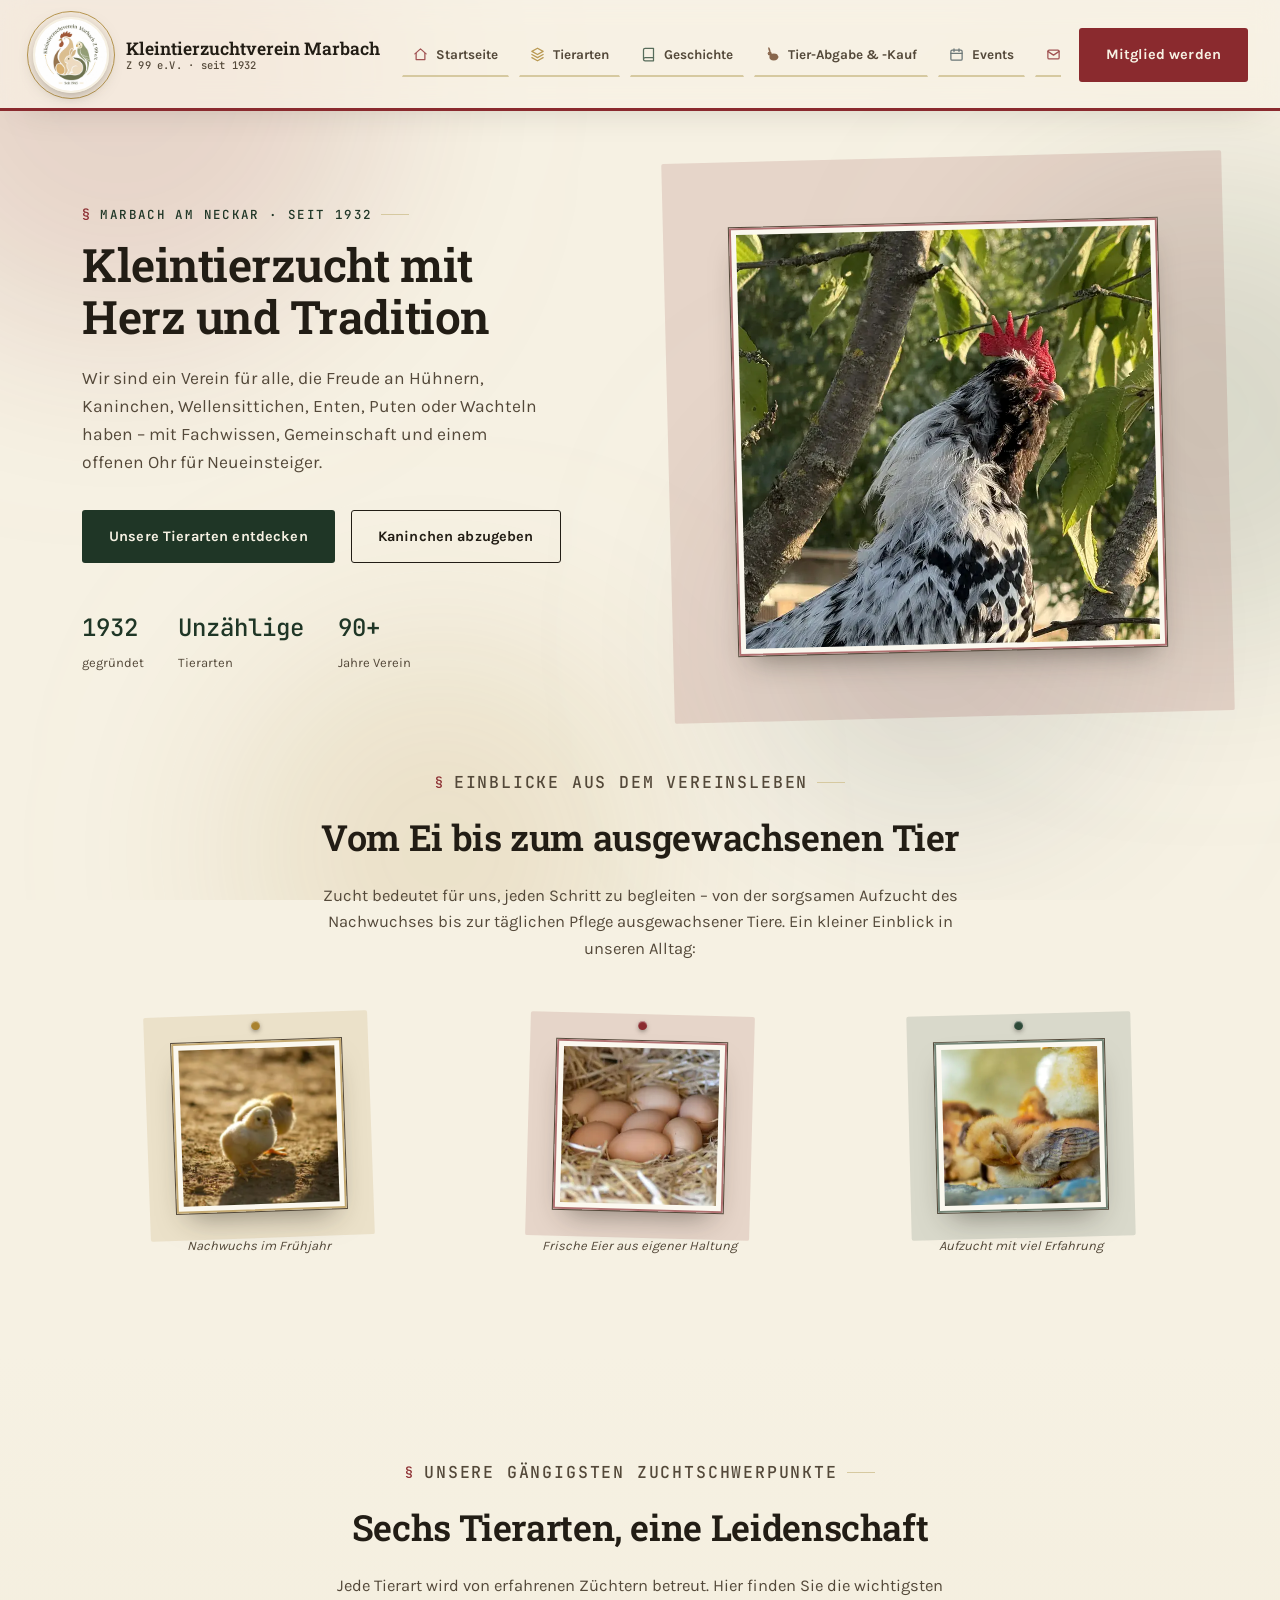
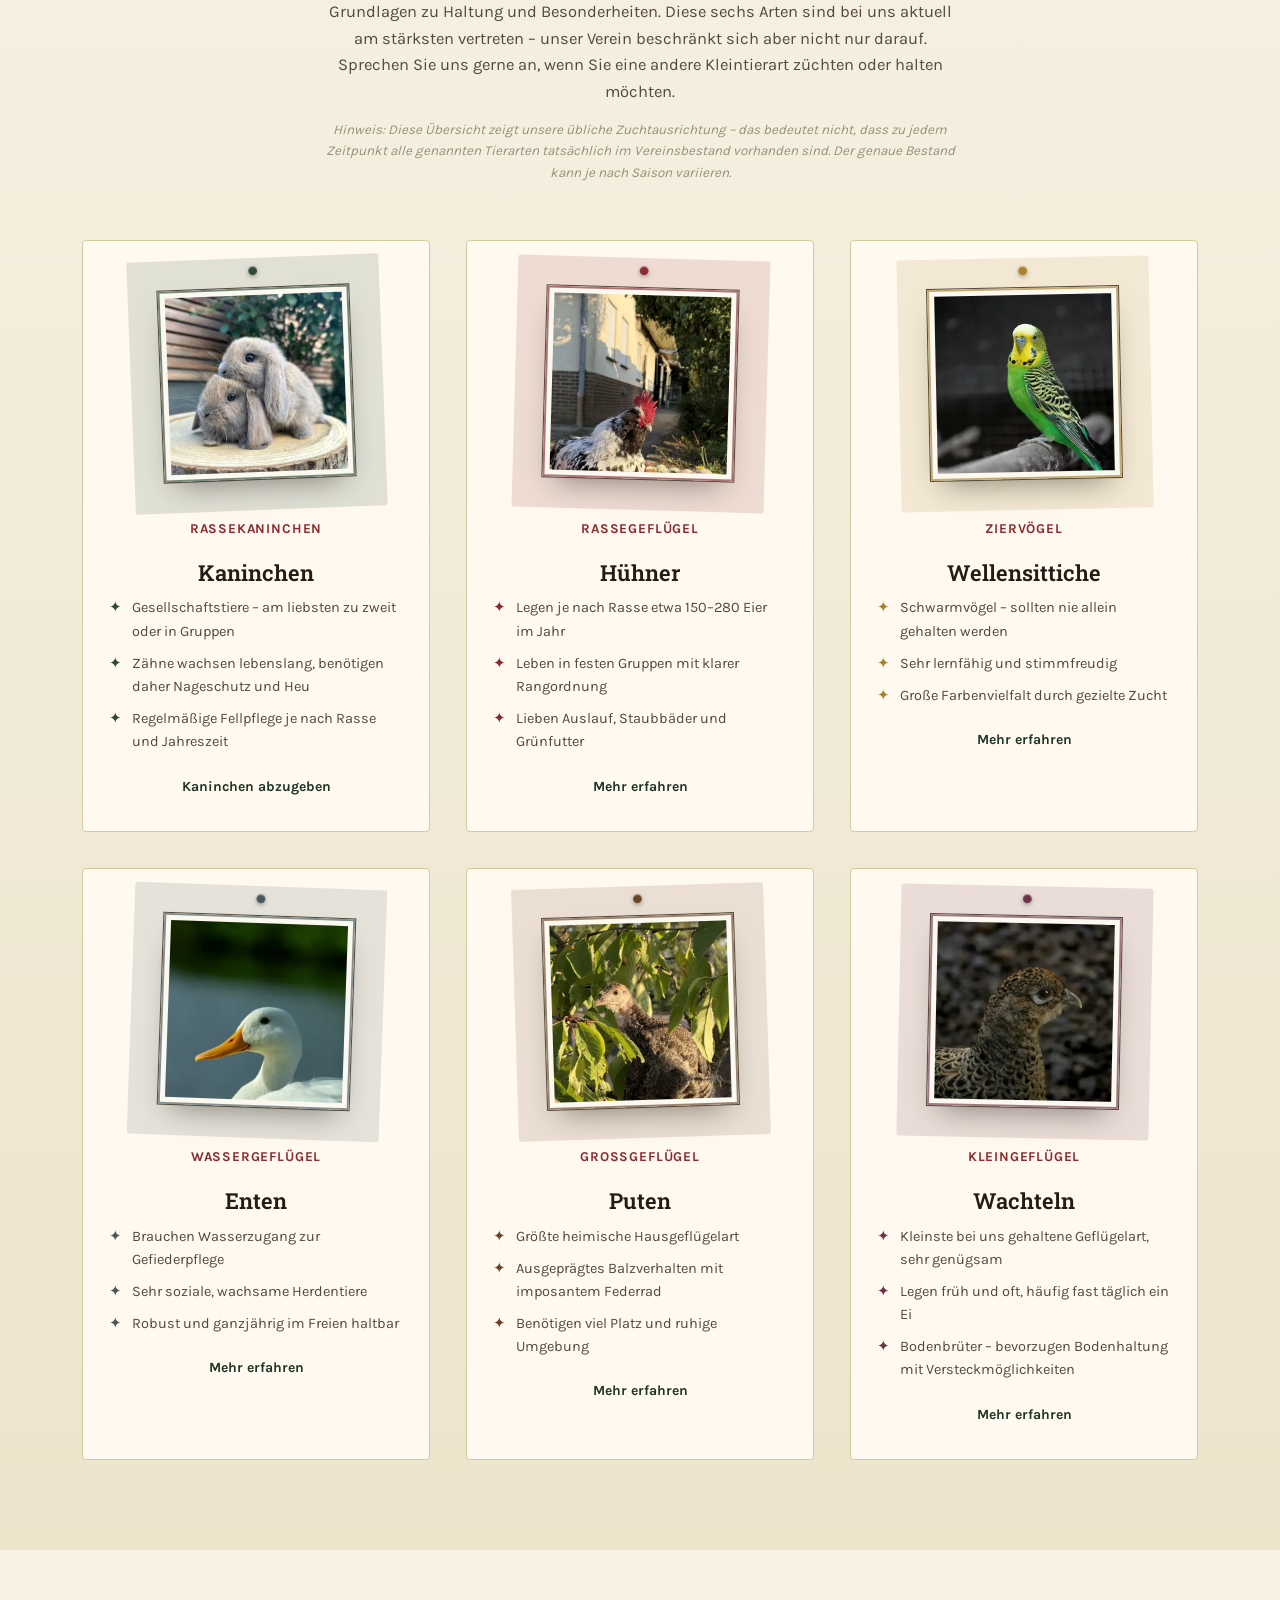
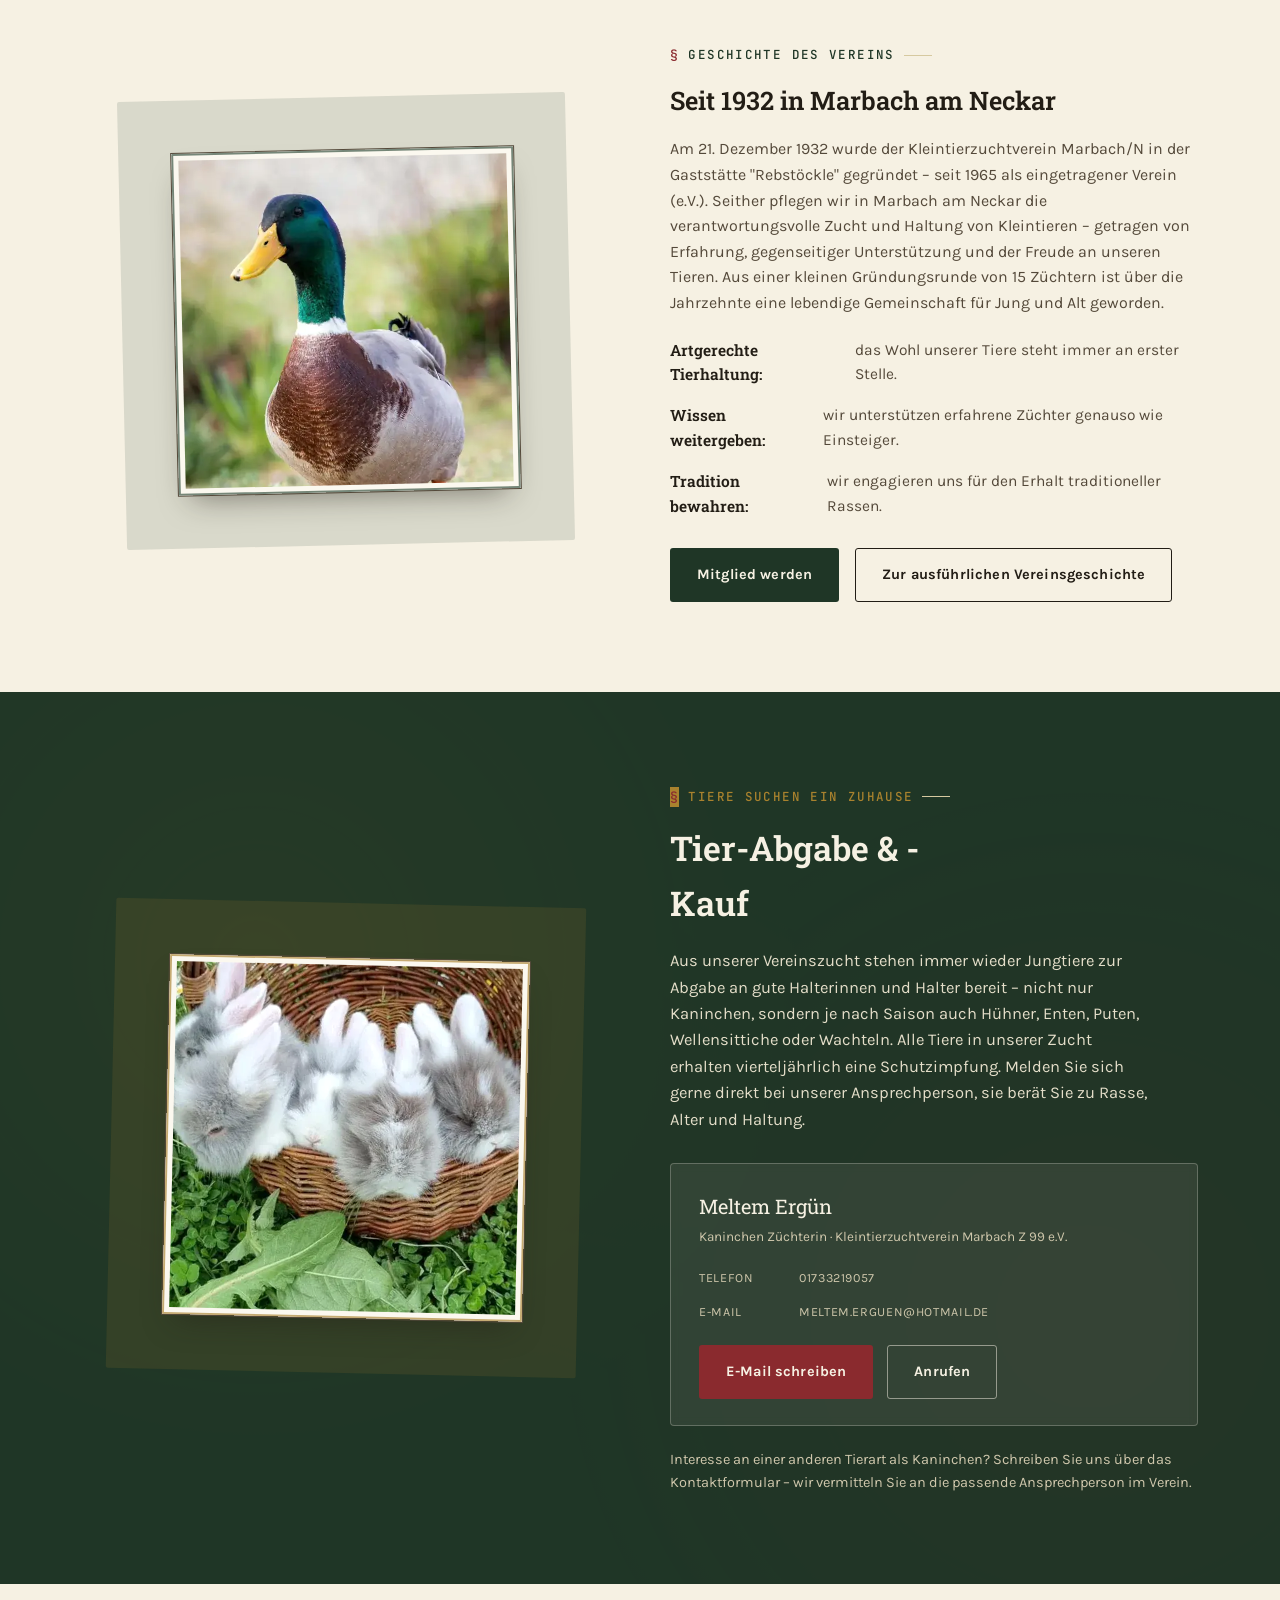
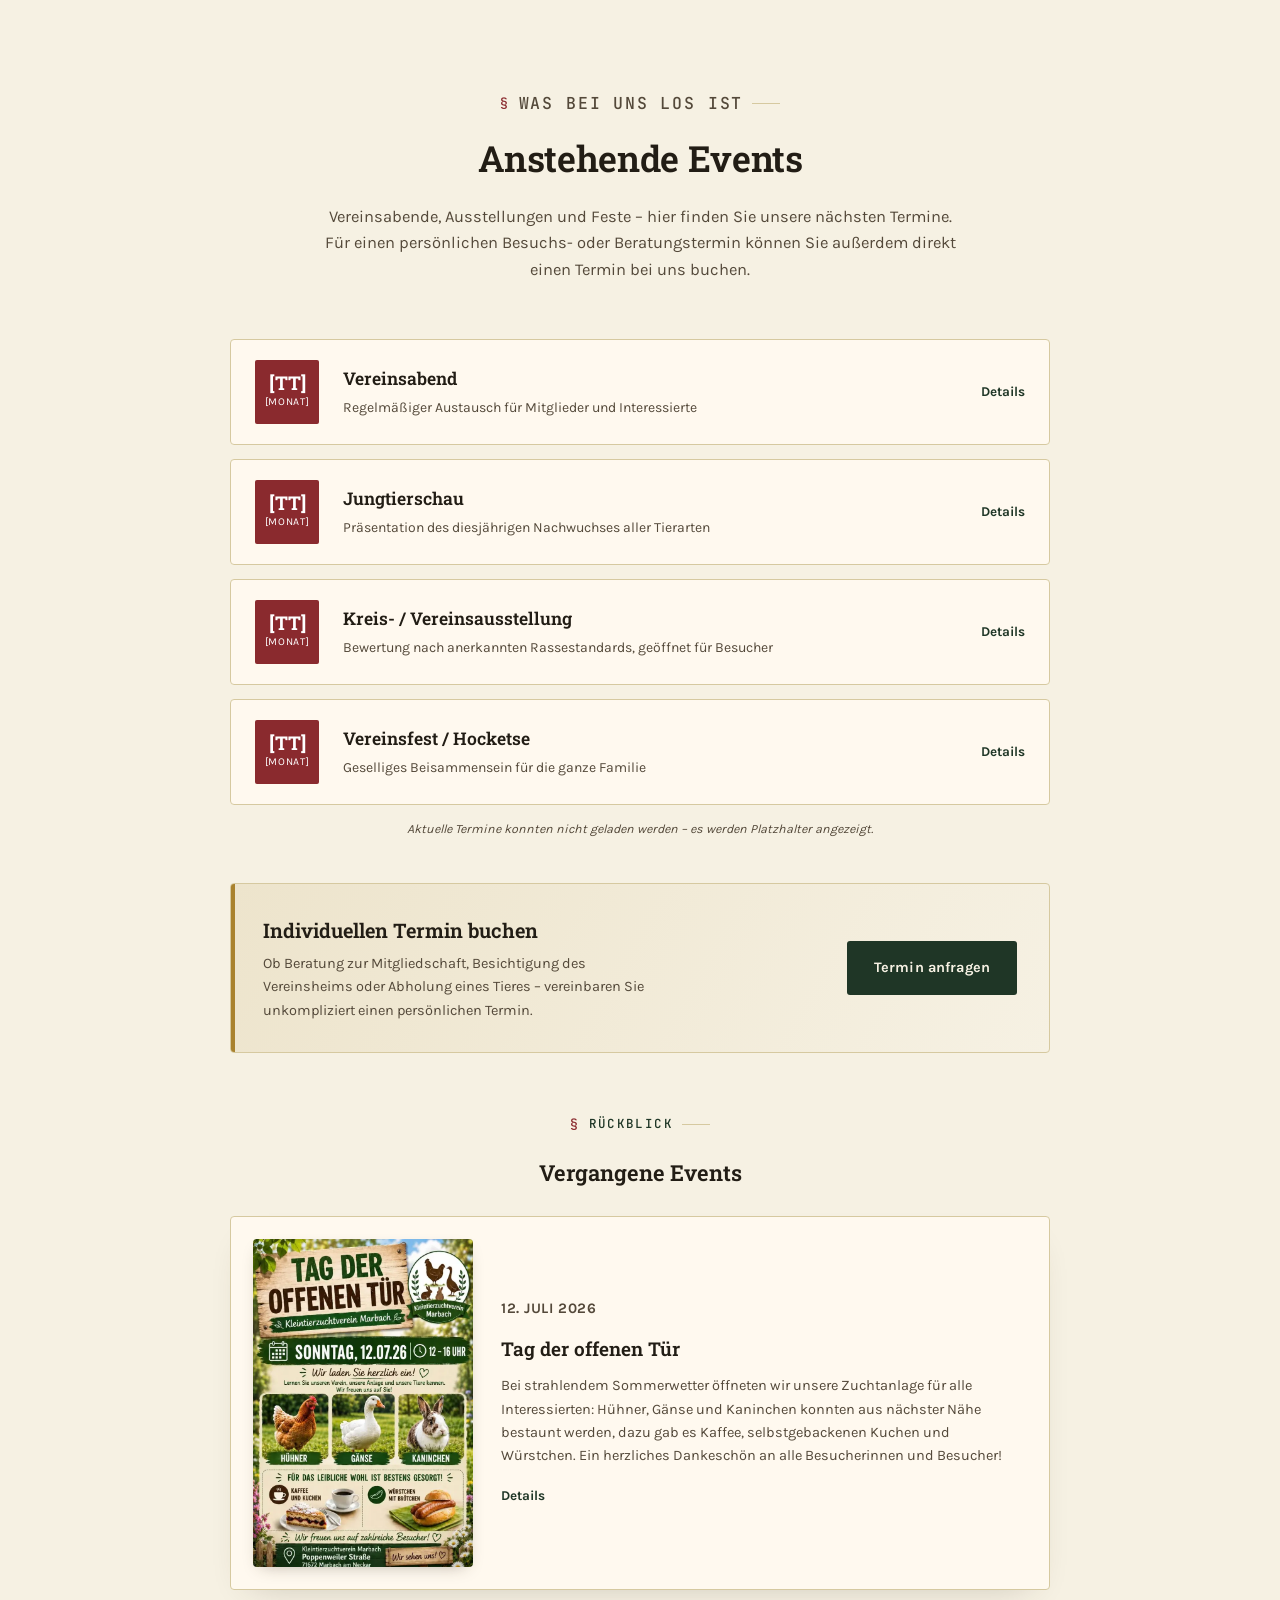
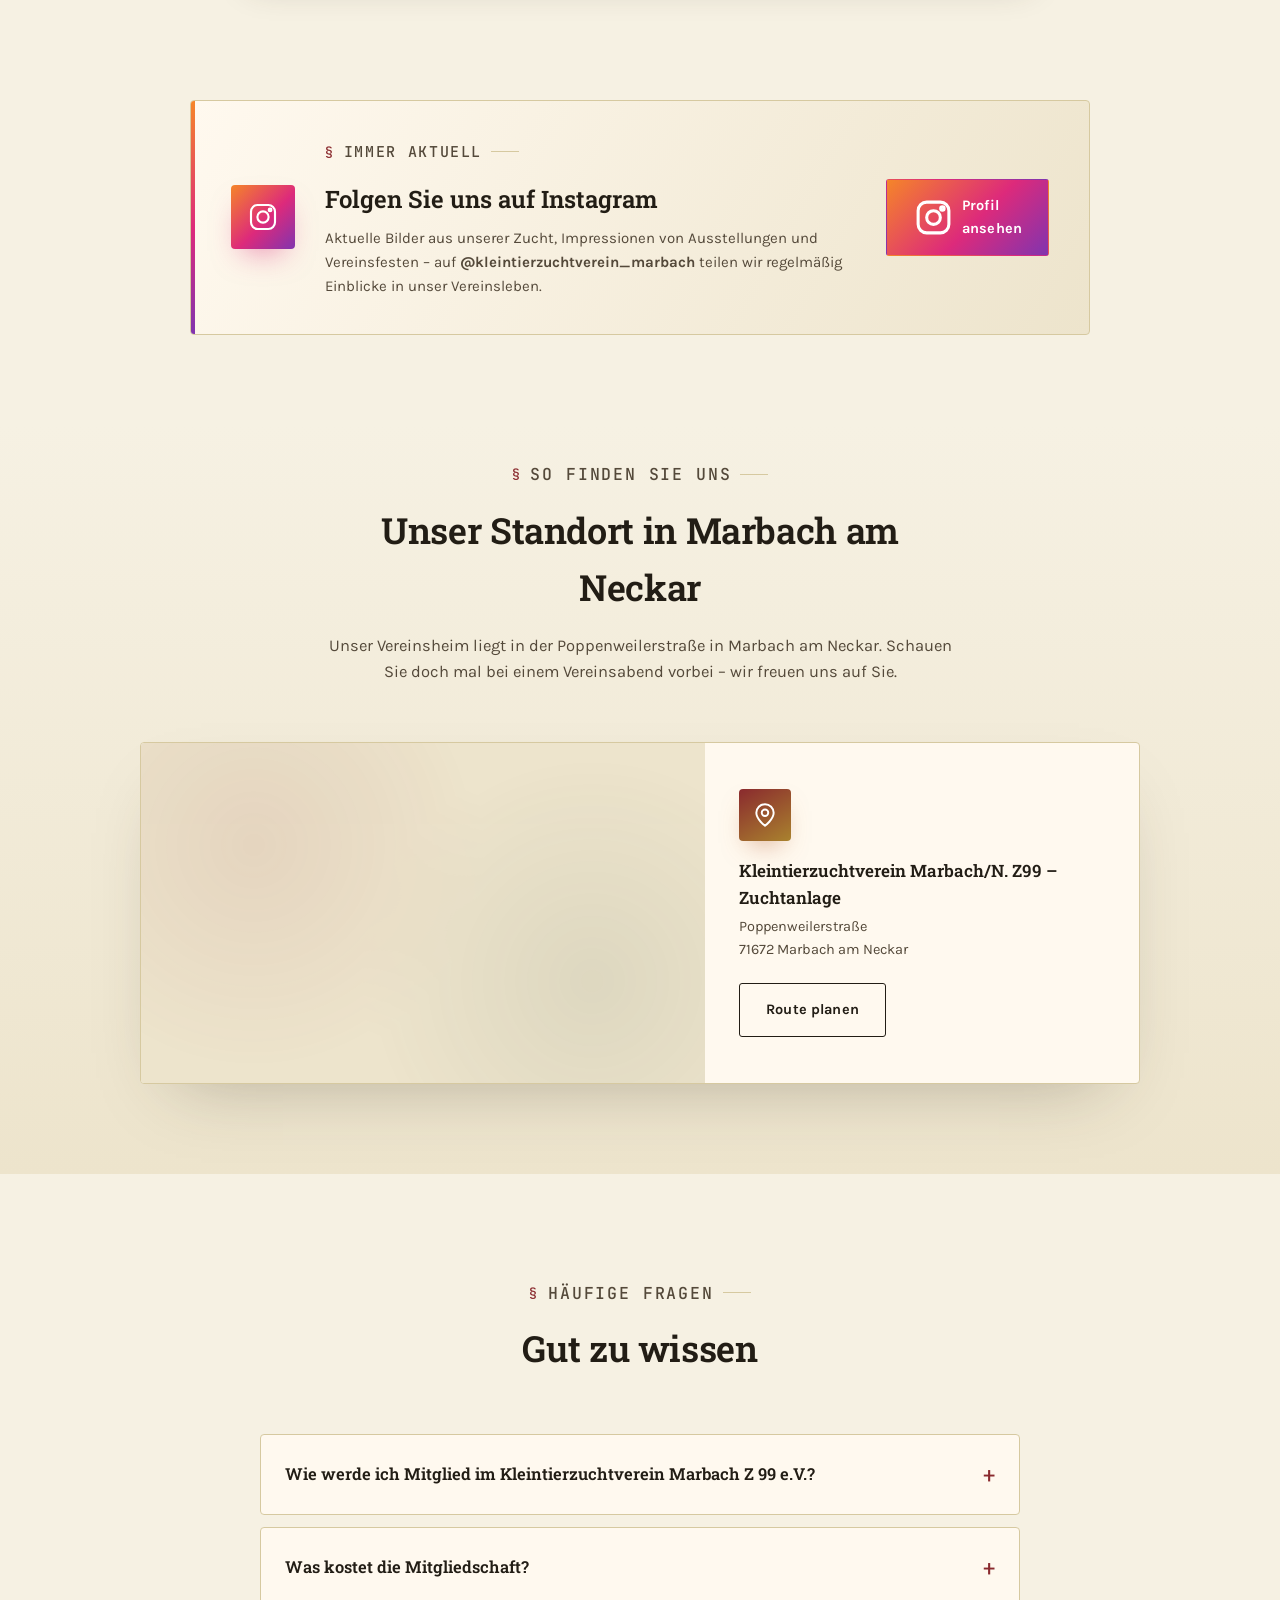
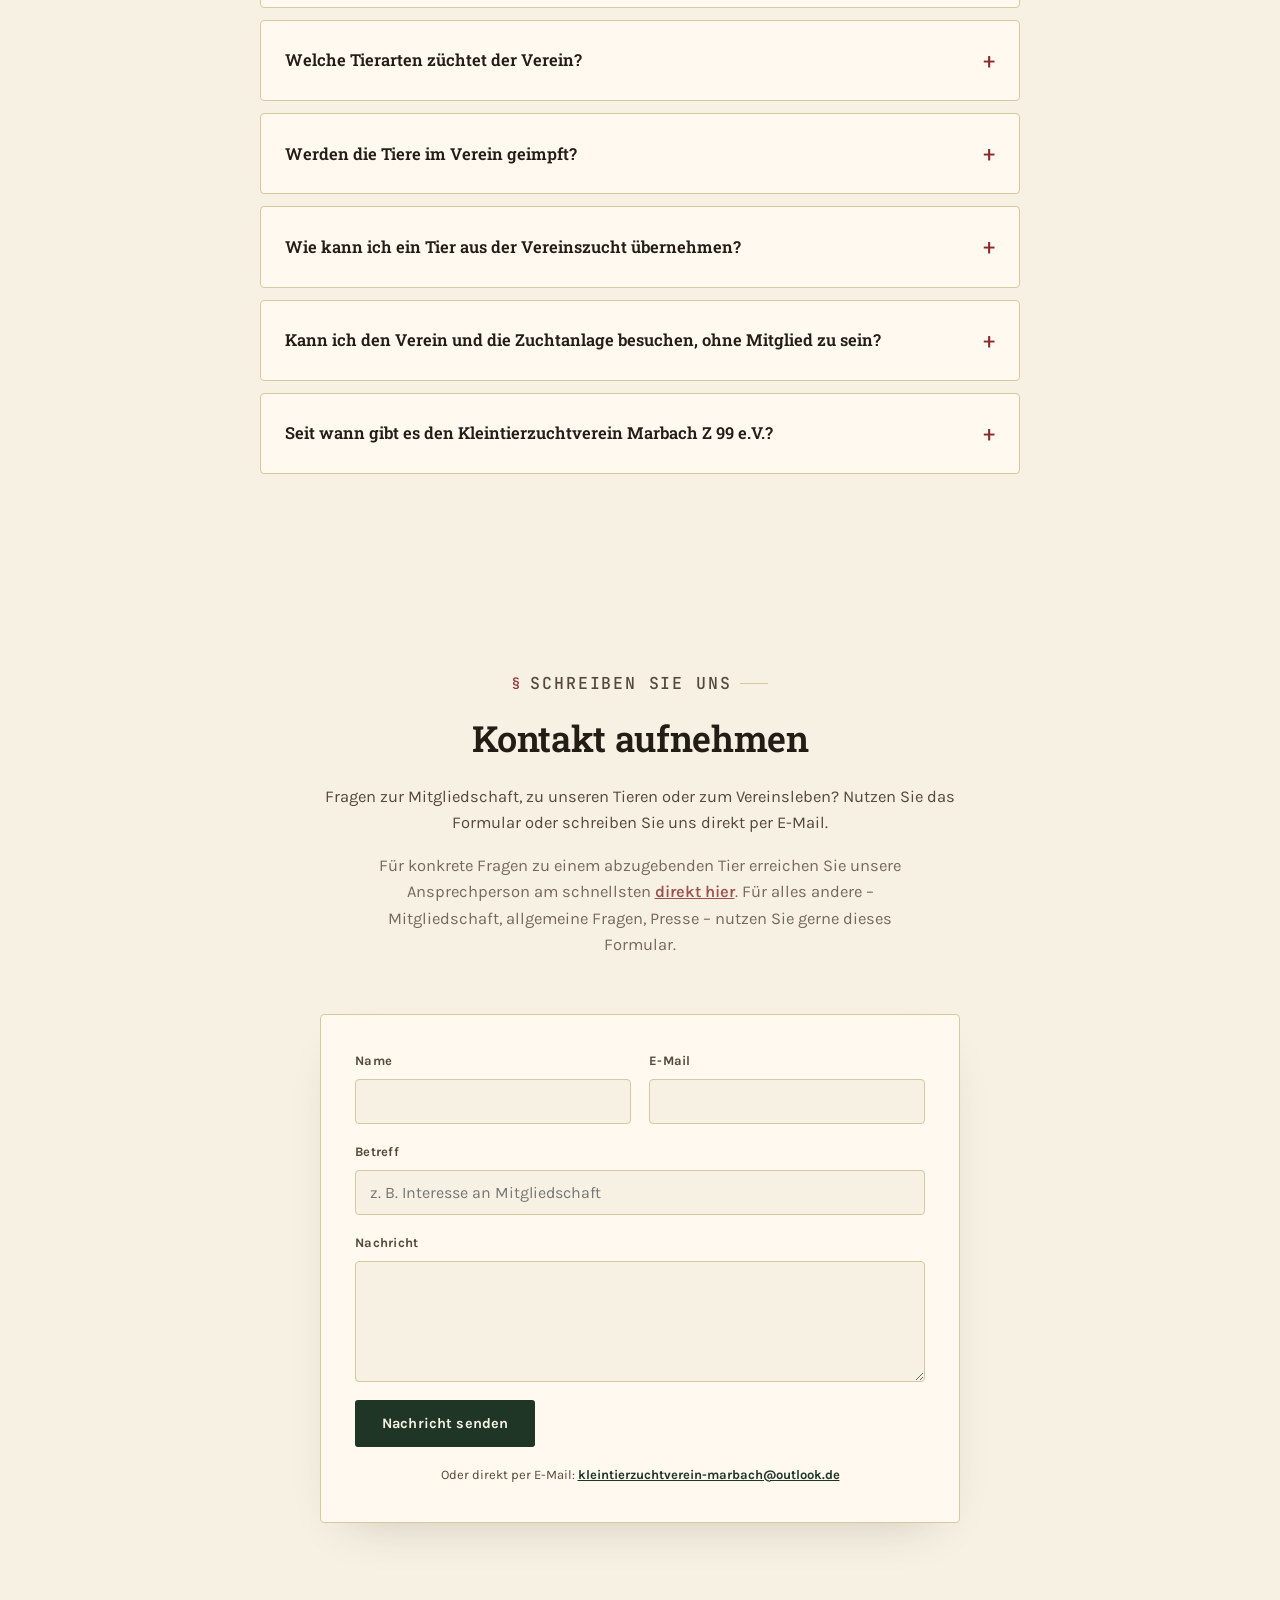
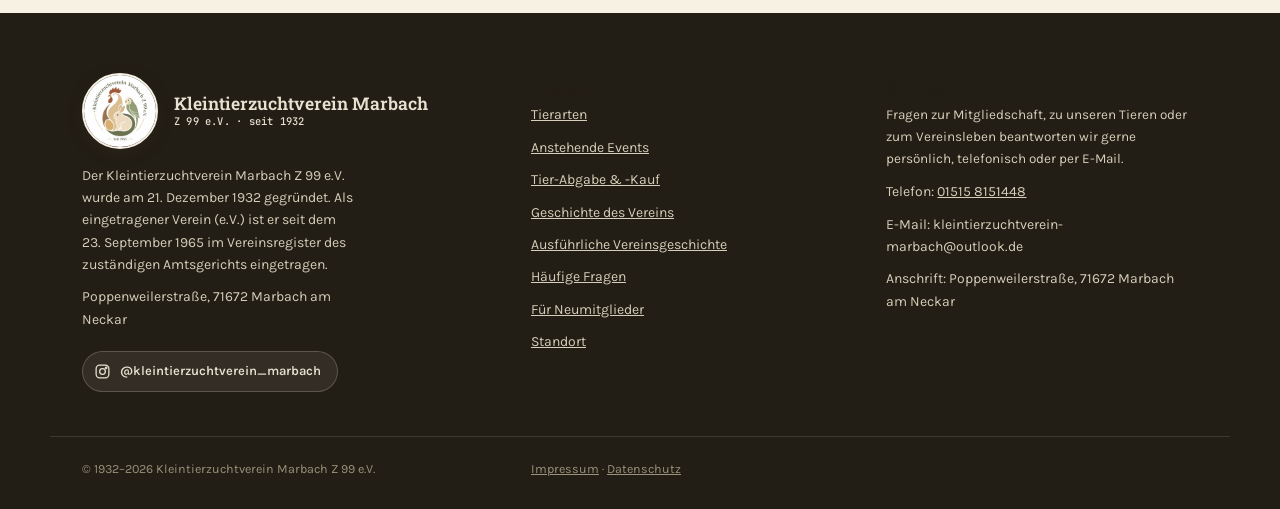
==== commit 39823ada: "Initial commit: Website Kleintierzuchtverein" ====
--- a/index.html
+++ b/index.html
@@ -3,20 +3,20 @@
 <head>
 <meta charset="UTF-8">
 <meta name="viewport" content="width=device-width, initial-scale=1.0">
-<title>Kleintierzuchtverein Marbach Z 99 e.V. | Kleintierzucht in Marbach am Neckar seit 1965</title>
-<meta name="description" content="Kleintierzuchtverein Marbach Z 99 e.V. – seit 1965 Kleintierzucht in Marbach am Neckar: Hühner, Kaninchen, Enten, Puten, Wachteln. Termine & Mitgliedschaft.">
+<title>Kleintierzuchtverein Marbach Z 99 e.V. | Kleintierzucht in Marbach am Neckar seit 1932</title>
+<meta name="description" content="Kleintierzuchtverein Marbach Z 99 e.V. – seit 1932 Kleintierzucht in Marbach am Neckar: Hühner, Kaninchen, Enten, Puten, Wachteln. Termine & Mitgliedschaft.">
 <link rel="canonical" href="https://kleintierzuchtverein-marbach-am-neckar.de/">
 <meta name="robots" content="index, follow">
 <meta property="og:type" content="website">
 <meta property="og:site_name" content="Kleintierzuchtverein Marbach Z 99 e.V.">
 <meta property="og:title" content="Kleintierzuchtverein Marbach Z 99 e.V. – Kleintierzucht in Marbach am Neckar">
-<meta property="og:description" content="Seit 1965 Zucht und Haltung von Hühnern, Kaninchen, Wellensittichen, Enten, Puten und Wachteln. Termine, Tier-Abgabe & -Kauf und Mitgliedschaft.">
+<meta property="og:description" content="Seit 1932 Zucht und Haltung von Hühnern, Kaninchen, Wellensittichen, Enten, Puten und Wachteln. Termine, Tier-Abgabe & -Kauf und Mitgliedschaft.">
 <meta property="og:image" content="https://kleintierzuchtverein-marbach-am-neckar.de/images/vereinslogo.png">
 <meta property="og:url" content="https://kleintierzuchtverein-marbach-am-neckar.de/">
 <meta property="og:locale" content="de_DE">
 <meta name="twitter:card" content="summary">
 <meta name="twitter:title" content="Kleintierzuchtverein Marbach Z 99 e.V.">
-<meta name="twitter:description" content="Kleintierzucht in Marbach am Neckar seit 1965 – Termine, Tier-Abgabe & -Kauf, Mitgliedschaft.">
+<meta name="twitter:description" content="Kleintierzucht in Marbach am Neckar seit 1932 – Termine, Tier-Abgabe & -Kauf, Mitgliedschaft.">
 <meta name="geo.region" content="DE-BW">
 <meta name="geo.placename" content="Marbach am Neckar">
 <script type="application/ld+json">
@@ -25,7 +25,7 @@
   "@type": "Organization",
   "name": "Kleintierzuchtverein Marbach Z 99 e.V.",
   "alternateName": "Kleintierzuchtverein Marbach",
-  "foundingDate": "1965-09-23",
+  "foundingDate": "1932-12-21",
   "url": "https://kleintierzuchtverein-marbach-am-neckar.de/",
   "logo": "https://kleintierzuchtverein-marbach-am-neckar.de/images/vereinslogo.png",
   "description": "Verein für die Zucht und Haltung von Kleintieren (Hühner, Kaninchen, Wellensittiche, Enten, Puten, Wachteln) in Marbach am Neckar.",
@@ -87,7 +87,7 @@
       "name": "Was kostet die Mitgliedschaft?",
       "acceptedAnswer": {
         "@type": "Answer",
-        "text": "Der Jahresbeitrag beträgt 40 Euro für Männer und 25 Euro für Frauen."
+        "text": "Der Jahresbeitrag beträgt 30 Euro für passive Mitglieder und 50 Euro für aktive Mitglieder, fällig jeweils zum 10. Januar."
       }
     },
     {
@@ -96,6 +96,14 @@
       "acceptedAnswer": {
         "@type": "Answer",
         "text": "Die aktuellen Zuchtschwerpunkte sind Hühner, Kaninchen, Wellensittiche, Enten, Puten und Wachteln, je nach Saison können weitere Kleintierarten hinzukommen."
+      }
+    },
+    {
+      "@type": "Question",
+      "name": "Werden die Tiere im Verein geimpft?",
+      "acceptedAnswer": {
+        "@type": "Answer",
+        "text": "Ja, alle Tiere in der Vereinszucht erhalten vierteljährlich, also alle drei Monate, eine Schutzimpfung."
       }
     },
     {
@@ -119,7 +127,7 @@
       "name": "Seit wann gibt es den Kleintierzuchtverein Marbach Z 99 e.V.?",
       "acceptedAnswer": {
         "@type": "Answer",
-        "text": "Der Verein wurde am 23. September 1965 in Marbach am Neckar gegründet und ist im Vereinsregister beim Amtsgericht Stuttgart unter VR 310162 eingetragen."
+        "text": "Der Verein wurde am 21. Dezember 1932 in Marbach am Neckar gegründet. Als eingetragener Verein (e.V.) ist er seit dem 23. September 1965 im Vereinsregister beim Amtsgericht Stuttgart unter VR 310162 eingetragen."
       }
     }
   ]
@@ -133,19 +141,20 @@
 <noscript><link rel="stylesheet" href="fonts.css"></noscript>
 <style>
   :root{
-    --cream:#F7F2E6;
-    --cream-2:#EFE6D2;
-    --ink:#3B3324;
-    --ink-soft:#5C5340;
-    --olive:#6B7346;
-    --olive-dark:#4E5533;
-    --terracotta:#BE6A3F;
-    --gold:#C79A3D;
-    --teal:#4F7A6F;
-    --brown:#7A4A30;
-    --plum:#8C5A62;
-    --line:#DCD0B4;
-    --radius-card:28px;
+    /* Direction A "Zuchtbuch & Preisrichter-Protokoll": Zuchtbuch-Papier, Tinte, Messing-Stempel statt warmem SaaS-Pastell. */
+    --cream:#F6F1E3;
+    --cream-2:#EDE4CC;
+    --ink:#221D15;
+    --ink-soft:#54493A;
+    --olive:#2E4A38;
+    --olive-dark:#1F3626;
+    --terracotta:#8A2A2E;
+    --gold:#A9822E;
+    --teal:#48585C;
+    --brown:#6B4226;
+    --plum:#6E3346;
+    --line:#D6C9A0;
+    --radius-card:4px;
   }
   *{box-sizing:border-box; -webkit-tap-highlight-color:transparent;}
   html{scroll-behavior:smooth; -webkit-text-size-adjust:100%; text-size-adjust:100%; overflow-x:clip; max-width:100vw; -webkit-tap-highlight-color:transparent;}
@@ -169,8 +178,7 @@
   .ambient-bg{position:fixed; inset:0; z-index:0; overflow:hidden; pointer-events:none;}
   .ambient-bg span{
     position:absolute; border-radius:50%; filter:blur(90px);
-    opacity:.4; mix-blend-mode:multiply;
-    animation:drift 26s ease-in-out infinite alternate;
+    opacity:.14; mix-blend-mode:multiply;
   }
   .ambient-bg span:nth-child(1){width:520px; height:520px; top:-180px; left:-140px; background:var(--terracotta); animation-duration:24s;}
   .ambient-bg span:nth-child(2){width:460px; height:460px; top:20%; right:-160px; background:var(--olive); animation-duration:30s; animation-delay:-6s;}
@@ -183,115 +191,94 @@
   }
   header, main, footer{position:relative; z-index:1;}
   @media (prefers-reduced-motion:reduce){ .ambient-bg span{animation:none;} }
-  h1,h2,h3,.eyebrow{font-family:'Fraunces',serif;}
+  h1,h2,h3{font-family:'Roboto Slab',serif;}
+  .eyebrow{font-family:'JetBrains Mono','Karla',monospace;}
   h1,h2,h3{color:var(--ink); margin:0; font-weight:600;}
   p{margin:0;}
   a{color:inherit;}
   img{max-width:100%; display:block;}
   .wrap{max-width:1180px; margin:0 auto; padding:0 32px;}
   .eyebrow{
-    display:inline-flex; align-items:center; gap:10px;
-    font-style:italic; font-weight:500; font-size:15px;
-    color:var(--olive-dark); letter-spacing:.02em; margin-bottom:14px;
-  }
-  .eyebrow::before{content:""; width:22px; height:1px; background:var(--olive-dark); display:inline-block;}
-  .eyebrow::after{
-    content:""; width:7px; height:7px; border-radius:50%; display:inline-block;
-    background:var(--terracotta);
-    box-shadow:0 0 0 0 rgba(190,106,63,.6);
-    animation:dot-pulse 2.4s ease-out infinite;
-  }
-  @keyframes dot-pulse{
-    0%{box-shadow:0 0 0 0 rgba(190,106,63,.55);}
-    70%{box-shadow:0 0 0 9px rgba(190,106,63,0);}
-    100%{box-shadow:0 0 0 0 rgba(190,106,63,0);}
-  }
+    display:inline-flex; align-items:center; gap:9px;
+    font-weight:500; font-size:12.5px; text-transform:uppercase; letter-spacing:.11em;
+    color:var(--olive-dark); margin-bottom:14px;
+  }
+  .eyebrow::before{content:"§"; font-size:13px; color:var(--terracotta); display:inline-block;}
+  .eyebrow::after{content:""; width:28px; height:1px; background:var(--line); display:inline-block;}
   .btn{
-    position:relative; isolation:isolate;
+    position:relative;
     display:inline-flex; align-items:center; gap:8px;
-    padding:14px 26px; border-radius:100px;
-    font-family:'Karla',sans-serif; font-weight:700; font-size:15px;
-    text-decoration:none; border:1px solid transparent; cursor:pointer;
-    transition:transform .3s ease, background .25s ease, border-color .25s ease, color .25s ease;
-    animation:btn-idle 3.6s ease-in-out infinite;
-    will-change:transform;
-  }
-  .btn::before{
-    content:""; position:absolute; z-index:-1; inset:-22%;
-    border-radius:100px;
-    background:radial-gradient(circle, var(--glow) 0%, transparent 72%);
-    filter:blur(16px);
-    animation:veil-drift 3.6s ease-in-out infinite;
-    will-change:transform, opacity;
-    pointer-events:none;
-  }
-  .btn-primary{--glow:rgba(78,85,51,.65); background:var(--olive-dark); color:var(--cream);}
-  .btn-ghost{--glow:rgba(59,51,36,.45); background:transparent; color:var(--ink); border-color:var(--ink);}
-  .btn-terracotta{--glow:rgba(190,106,63,.65); background:var(--terracotta); color:var(--cream);}
+    padding:14px 26px; border-radius:3px;
+    font-family:'Karla',sans-serif; font-weight:700; font-size:14.5px; letter-spacing:.01em;
+    text-decoration:none; border:1.5px solid transparent; cursor:pointer;
+    transition:transform .2s ease, background .2s ease, border-color .2s ease, color .2s ease, box-shadow .2s ease;
+  }
+  .btn-primary{background:var(--olive-dark); color:var(--cream);}
+  .btn-primary:hover{background:var(--ink); box-shadow:0 3px 0 0 var(--gold);}
+  .btn-ghost{background:transparent; color:var(--ink); border-color:var(--ink);}
+  .btn-terracotta{background:var(--terracotta); color:var(--cream);}
+  .btn-terracotta:hover{background:var(--ink); box-shadow:0 3px 0 0 var(--terracotta);}
   .btn-ghost:hover{background:var(--ink); color:var(--cream); border-color:var(--ink);}
-  .btn:hover{animation:btn-float 1.9s ease-in-out infinite;}
-  .btn:hover::before{animation:veil-drift-hover 1.9s ease-in-out infinite;}
-  @keyframes btn-idle{
-    0%,100%{transform:translateY(0);}
-    50%{transform:translateY(-3px);}
-  }
-  @keyframes btn-float{
-    0%,100%{transform:translateY(0);}
-    50%{transform:translateY(-6px);}
-  }
-  @keyframes veil-drift{
-    0%,100%{transform:scale(1) translateY(0); opacity:.35;}
-    50%{transform:scale(1.22) translateY(-5px); opacity:.7;}
-  }
-  @keyframes veil-drift-hover{
-    0%,100%{transform:scale(1.1) translateY(0); opacity:.55;}
-    50%{transform:scale(1.4) translateY(-8px); opacity:.9;}
-  }
+  .btn:hover{transform:translateY(-1px);}
+  .btn:active{transform:translateY(0);}
+  @media (prefers-reduced-motion:reduce){ .btn:hover{transform:none;} .links a:hover{transform:none;} .links a:hover svg{transform:none;} }
+
+  /* ---------- Specimen-frame component (ehem. "Blob"-Frame) ---------- */
+  /* Zuchtbuch-Fotomontage: rechteckiges Passepartout mit Messing-Eckwinkeln statt organischer Blob-Form, leicht wie angeheftet statt steril gerade. */
+  .blob-frame{
+    position:relative; width:220px; height:220px; max-width:100%;
+    display:flex; align-items:center; justify-content:center; margin:0 auto;
+    transition:transform .4s cubic-bezier(.22,1,.36,1);
+  }
+  /* Ruhige Aura: dezenter, statischer Farbschein hinter dem Foto - gibt Tiefe ohne Bewegung oder Lärm */
+  .blob-glow{
+    position:absolute; inset:-6%;
+    background:var(--accent);
+    opacity:.14;
+    border-radius:2px;
+  }
+  .blob-icon{
+    position:relative; width:86%; height:86%; display:flex; align-items:center; justify-content:center;
+    background:color-mix(in srgb, var(--accent) 9%, #FBF8EF);
+    border:1.5px solid var(--ink-soft);
+    box-shadow:inset 0 0 0 1px rgba(255,255,255,.6), 0 16px 30px -14px rgba(34,29,21,.5);
+  }
+  .blob-icon svg{width:36%; height:36%; color:var(--accent); opacity:.9;}
+  .blob-photo{
+    position:relative; width:86%; height:86%; overflow:hidden;
+    background:#FBF8EF; border:1.5px solid var(--ink-soft);
+    box-shadow:inset 0 0 0 1px rgba(255,255,255,.6), 0 16px 30px -14px rgba(34,29,21,.5);
+  }
+  .blob-photo img{width:100%; height:100%; object-fit:cover; display:block; filter:saturate(.92) contrast(1.03); transition:transform .5s cubic-bezier(.22,1,.36,1);}
+  .duck-photo img{object-position:50% 22%;}
+  /* Einfacher Bilderrahmen: durchgehende Passepartout-Leiste statt einzelner Eckwinkel - wirkt wie ein echter, schlichter Rahmen ohne Bruchstellen in der Ecke */
+  .blob-icon, .blob-photo{
+    padding:7px;
+    background-clip:padding-box;
+  }
+  .blob-icon::before, .blob-photo::before{
+    content:""; position:absolute; inset:0; z-index:2; pointer-events:none;
+    border:2px solid var(--accent); opacity:.65; border-radius:1px;
+  }
+  /* Messing-Heftzwecke oben an Karten-Fotos: wirkt angeheftet statt in gerader Box-Reihe */
+  .card .blob-frame::before, .strip .blob-frame::before{
+    content:""; position:absolute; top:-5px; left:50%; translate:-50% 0; z-index:3;
+    width:9px; height:9px; border-radius:50%;
+    background:var(--accent); box-shadow:0 2px 5px -1px rgba(34,29,21,.6), inset 0 1px 1px rgba(255,255,255,.5);
+  }
+  .card:nth-child(6n+1) .blob-frame{transform:rotate(-2.2deg);}
+  .card:nth-child(6n+2) .blob-frame{transform:rotate(1.6deg);}
+  .card:nth-child(6n+3) .blob-frame{transform:rotate(-1.2deg);}
+  .card:nth-child(6n+4) .blob-frame{transform:rotate(2deg);}
+  .card:nth-child(6n+5) .blob-frame{transform:rotate(-1.8deg);}
+  .card:nth-child(6n+6) .blob-frame{transform:rotate(1.2deg);}
+  .card:hover .blob-frame{transform:rotate(0deg) translateY(-5px);}
+  .card:hover .blob-photo img{transform:scale(1.07);}
+  .card:hover .blob-icon::before,.card:hover .blob-photo::before{opacity:.95;}
   @media (prefers-reduced-motion:reduce){
-    .btn,.btn::before{animation:none;}
-    .btn:hover{animation:none; transform:translateY(-2px);}
-  }
-
-  /* ---------- Blob frame component ---------- */
-  .blob-frame{position:relative; width:220px; height:220px; max-width:100%; display:flex; align-items:center; justify-content:center; margin:0 auto;}
-  .blob-glow{
-    position:absolute; inset:-22%;
-    background:radial-gradient(circle at 50% 50%, var(--accent) 0%, transparent 68%);
-    filter:blur(30px); opacity:.6; mix-blend-mode:multiply;
-    border-radius:63% 37% 54% 46% / 55% 48% 52% 45%;
-    animation:morph 7.5s ease-in-out infinite alternate, breathe 4.2s ease-in-out infinite;
-  }
-  .blob-icon{
-    position:relative; width:84%; height:84%; display:flex; align-items:center; justify-content:center;
-    background:linear-gradient(155deg, color-mix(in srgb, var(--accent) 22%, #fff9ef), color-mix(in srgb, var(--accent) 10%, #fff9ef));
-    border-radius:63% 37% 54% 46% / 55% 48% 52% 45%;
-    animation:morph 7.5s ease-in-out infinite alternate-reverse, photo-pulse 4.2s ease-in-out infinite;
-    box-shadow:0 24px 60px -22px rgba(59,51,36,.35);
-    border:1px solid rgba(255,255,255,.6);
-  }
-  .blob-icon svg{width:38%; height:38%; color:var(--accent); opacity:.85;}
-  .blob-photo{
-    position:relative; width:84%; height:84%; overflow:hidden;
-    border-radius:63% 37% 54% 46% / 55% 48% 52% 45%;
-    animation:morph 7.5s ease-in-out infinite alternate-reverse, photo-pulse 4.2s ease-in-out infinite;
-    box-shadow:0 24px 60px -22px rgba(59,51,36,.4);
-    border:1px solid rgba(255,255,255,.6);
-  }
-  .blob-photo img{width:100%; height:100%; object-fit:cover; display:block;}
-  .duck-photo img{object-position:50% 22%;}
-  @keyframes morph{
-    0%{border-radius:66% 34% 58% 42% / 60% 44% 56% 40%;}
-    33%{border-radius:32% 68% 68% 32% / 34% 38% 62% 66%;}
-    66%{border-radius:58% 42% 28% 72% / 66% 34% 66% 34%;}
-    100%{border-radius:66% 34% 58% 42% / 60% 44% 56% 40%;}
-  }
-  @keyframes breathe{
-    0%,100%{transform:scale(1); opacity:.4;}
-    50%{transform:scale(1.22); opacity:.85;}
-  }
-  @keyframes photo-pulse{
-    0%,100%{transform:scale(1);}
-    50%{transform:scale(1.045);}
+    .blob-frame{transform:none !important; transition:none;}
+    .blob-photo img{transition:none;}
+    .blob-frame:hover .blob-photo img, .card:hover .blob-photo img{transform:none;}
   }
   .accent-olive{--accent:var(--olive);}
   .accent-terracotta{--accent:var(--terracotta);}
@@ -299,10 +286,6 @@
   .accent-teal{--accent:var(--teal);}
   .accent-brown{--accent:var(--brown);}
   .accent-plum{--accent:var(--plum);}
-
-  @media (prefers-reduced-motion:reduce){
-    .blob-glow,.blob-icon,.blob-photo{animation:none;}
-  }
 
   /* ---------- Nav ---------- */
   header{
@@ -313,13 +296,9 @@
     box-shadow:0 12px 40px -26px rgba(59,51,36,.35);
   }
   header::after{
-    content:""; position:absolute; left:0; right:0; bottom:-1px; height:2px;
-    background:linear-gradient(90deg, transparent, var(--terracotta), var(--gold), var(--olive), transparent);
-    background-size:200% 100%;
-    animation:shimmer 7s linear infinite;
-    opacity:.8;
-  }
-  @keyframes shimmer{ 0%{background-position:0% 0;} 100%{background-position:200% 0;} }
+    content:""; position:absolute; left:0; right:0; bottom:-1px; height:3px;
+    background:var(--terracotta);
+  }
   .nav{display:flex; align-items:center; justify-content:space-between; gap:20px; padding:16px 32px;}
   .brand{flex:none;}
   .nav-menu{flex:1 1 auto; min-width:0; justify-content:flex-end;}
@@ -328,71 +307,38 @@
     position:relative; width:78px; height:78px; display:flex; align-items:center; justify-content:center;
   }
   .brand .logo-glow::before{
-    content:""; position:absolute; inset:-11px; border-radius:50%;
-    background:conic-gradient(from 0deg, var(--terracotta), var(--gold), var(--olive), var(--teal), var(--terracotta));
-    filter:blur(13px); opacity:.55;
-    animation:spin 8s linear infinite, pulse-soft 4s ease-in-out infinite;
+    content:""; position:absolute; inset:-5px; border-radius:50%;
+    border:1.5px solid var(--gold); opacity:.8;
   }
   .brand img{position:relative; width:76px; height:76px; border-radius:50%; border:2px solid var(--cream); box-shadow:0 4px 16px -4px rgba(59,51,36,.5); object-fit:cover; display:block;}
-  @keyframes spin{ to{ transform:rotate(360deg); } }
-  @keyframes pulse-soft{ 0%,100%{opacity:.4; transform:scale(1);} 50%{opacity:.7; transform:scale(1.12);} }
-  .brand span{font-family:'Fraunces',serif; font-weight:600; font-size:17.5px; color:var(--ink); line-height:1.15;}
-  .brand small{display:block; font-family:'Karla',sans-serif; font-weight:400; font-size:11.5px; color:var(--ink-soft); letter-spacing:.04em;}
+  .brand span{font-family:'Roboto Slab',serif; font-weight:600; font-size:17.5px; color:var(--ink); line-height:1.15;}
+  .brand small{display:block; font-family:'JetBrains Mono','Karla',monospace; font-weight:500; font-size:10.5px; color:var(--ink-soft); letter-spacing:.02em;}
   .nav-menu{display:flex; align-items:center; gap:18px; min-width:0;}
   .links{
     display:flex; flex-wrap:nowrap; gap:10px; list-style:none; margin:0; padding:2px;
     overflow-x:auto; scrollbar-width:none; -ms-overflow-style:none; min-width:0;
   }
   .links::-webkit-scrollbar{display:none;}
-  .links li{
-    flex:none;
-    opacity:1; transform:translateY(0);
-    animation:nav-in .6s ease;
-  }
-  .links li:nth-child(1){animation-delay:.05s;}
-  .links li:nth-child(2){animation-delay:.13s;}
-  .links li:nth-child(3){animation-delay:.21s;}
-  .links li:nth-child(4){animation-delay:.29s;}
-  .links li:nth-child(5){animation-delay:.37s;}
-  .links li:nth-child(6){animation-delay:.45s;}
+  .links li{flex:none;}
   .links li:nth-child(1) a{--accent-nav:var(--terracotta);}
   .links li:nth-child(2) a{--accent-nav:var(--gold);}
   .links li:nth-child(3) a{--accent-nav:var(--olive);}
   .links li:nth-child(4) a{--accent-nav:var(--brown);}
   .links li:nth-child(5) a{--accent-nav:var(--teal);}
-  .links li:nth-child(6) a{--accent-nav:var(--plum);}
-  @keyframes nav-in{ 0%{opacity:0; transform:translateY(-8px);} 100%{opacity:1; transform:translateY(0);} }
+  .links li:nth-child(6) a{--accent-nav:var(--terracotta);}
   .links a{
-    position:relative; overflow:hidden;
+    position:relative;
     display:inline-flex; align-items:center; gap:8px;
     text-decoration:none; font-weight:700; font-size:13.5px;
     color:var(--ink-soft); white-space:nowrap;
-    background:#fff9ef; border:1.5px solid var(--line); border-radius:14px;
-    padding:10px 17px;
-    box-shadow:0 3px 10px -5px rgba(59,51,36,.2);
-    transition:transform .3s ease, box-shadow .3s ease, border-color .3s ease, color .3s ease, background .35s ease;
-  }
-  .links a svg{flex:none; width:15px; height:15px; opacity:.75; transition:opacity .3s ease, transform .3s ease;}
-  .links a::after{
-    content:""; position:absolute; top:0; left:-60%; width:35%; height:100%;
-    background:linear-gradient(115deg, transparent, rgba(255,255,255,.85), transparent);
-    transform:skewX(-18deg); transition:left .65s ease; pointer-events:none;
-  }
-  .links a:hover{
-    color:#fff; border-color:var(--accent-nav);
-    background:linear-gradient(155deg, var(--accent-nav), color-mix(in srgb, var(--accent-nav) 70%, #3B3324));
-    transform:translateY(-3px);
-    box-shadow:0 14px 26px -10px var(--accent-nav);
-  }
-  .links a:hover::after{left:130%;}
-  .links a:hover svg{opacity:1; transform:rotate(-6deg) scale(1.12);}
-  .links a:active{transform:translateY(-1px) scale(.97);}
-  .nav-cta{
-    flex:none;
-    display:flex; gap:12px;
-    opacity:1; transform:translateY(0);
-    animation:nav-in .6s ease; animation-delay:.55s;
-  }
+    background:transparent; border:1.5px solid transparent; border-bottom:2px solid var(--line); border-radius:3px 3px 0 0;
+    padding:10px 10px;
+    transition:border-color .2s ease, color .2s ease, background .2s ease, transform .2s ease;
+  }
+  .links a svg{flex:none; width:15px; height:15px; color:var(--accent-nav); opacity:.8; transition:transform .2s ease, opacity .2s ease;}
+  .links a:hover{color:var(--ink); background:color-mix(in srgb, var(--accent-nav) 9%, transparent); border-bottom-color:var(--accent-nav); transform:translateY(-2px);}
+  .links a:hover svg{opacity:1; transform:scale(1.12);}
+  .nav-cta{flex:none; display:flex; gap:12px;}
   .menu-toggle{display:none; background:none; border:none; cursor:pointer; padding:6px;}
   .menu-toggle span{display:block; width:24px; height:2px; background:var(--ink); margin:5px 0; border-radius:2px; transition:transform .25s ease, opacity .25s ease;}
   @media (max-width:1100px) and (min-width:761px){
@@ -406,7 +352,7 @@
     .nav{padding:15px 16px; gap:10px;}
     .brand{gap:11px; min-width:0; flex:1 1 auto; overflow:hidden;}
     .brand .logo-glow{width:52px; height:52px; flex:none;}
-    .brand .logo-glow::before{inset:-7px; filter:blur(8px);}
+    .brand .logo-glow::before{display:none;}
     .brand img{width:50px; height:50px;}
     .brand span{font-size:16px; overflow:hidden; text-overflow:ellipsis; white-space:nowrap;}
     .brand small{font-size:11.5px; overflow:hidden; text-overflow:ellipsis; white-space:nowrap;}
@@ -431,25 +377,17 @@
 
   /* ---------- Hero ---------- */
   .hero{padding:76px 0 56px; position:relative;}
-  .scroll-cue{
-    display:flex; flex-direction:column; align-items:center; gap:6px;
-    width:fit-content; margin:56px auto 0; color:var(--ink-soft);
-    text-decoration:none; opacity:.65; transition:opacity .25s ease;
-    animation:scroll-bounce 2.2s ease-in-out infinite;
-  }
-  .scroll-cue:hover{opacity:1;}
-  .scroll-cue span{width:1px; height:26px; background:linear-gradient(var(--ink-soft), transparent);}
-  @keyframes scroll-bounce{ 0%,100%{transform:translateY(0);} 50%{transform:translateY(6px);} }
-  @media (prefers-reduced-motion:reduce){ .scroll-cue{animation:none;} }
   .hero .wrap{display:grid; grid-template-columns:1.05fr .95fr; gap:64px; align-items:center;}
   .hero h1{font-size:46px; line-height:1.12; letter-spacing:-.01em; max-width:16ch;}
-  .hero h1 em{font-style:italic; color:var(--terracotta);}
+  .hero h1 em{font-style:normal;}
   .hero p.lead{margin-top:22px; font-size:17.5px; color:var(--ink-soft); max-width:46ch;}
   .hero-actions{display:flex; gap:16px; margin-top:34px; flex-wrap:wrap;}
   .hero-stats{display:flex; gap:34px; margin-top:46px;}
-  .hero-stats div b{display:block; font-family:'Fraunces',serif; font-size:26px; color:var(--olive-dark);}
+  .hero-stats div b{display:block; font-family:'JetBrains Mono','Karla',monospace; font-weight:500; font-size:24px; color:var(--olive-dark);}
   .hero-stats div span{font-size:13px; color:var(--ink-soft);}
-  .hero-visual .blob-frame{width:500px; height:500px;}
+  .hero-visual .blob-frame{width:500px; height:500px; transform:rotate(-1.4deg);}
+  .hero-visual .blob-frame:hover{transform:rotate(0deg) translateY(-5px);}
+  .hero-visual .blob-frame:hover .blob-photo img{transform:scale(1.04);}
   .hero-visual{max-width:560px; margin:0 auto;}
 
   @media (max-width:900px){
@@ -477,6 +415,12 @@
   .strip{padding:10px 0 96px;}
   .strip .wrap{display:grid; grid-template-columns:repeat(3,1fr); gap:28px;}
   .strip .blob-frame{width:200px; height:200px; margin:0 auto;}
+  .strip .wrap > div:nth-child(1) .blob-frame{transform:rotate(-2deg);}
+  .strip .wrap > div:nth-child(2) .blob-frame{transform:rotate(1.5deg);}
+  .strip .wrap > div:nth-child(3) .blob-frame{transform:rotate(-1.4deg);}
+  .strip .wrap > div:hover .blob-frame{transform:rotate(0deg) translateY(-5px);}
+  .strip .wrap > div:hover .blob-photo img{transform:scale(1.06);}
+  @media (prefers-reduced-motion:reduce){ .strip .blob-frame{transform:none;} }
   .strip-caption{text-align:center; margin-top:10px; font-size:13px; color:var(--ink-soft); font-style:italic;}
 
   /* ---------- Section shell ---------- */
@@ -488,12 +432,12 @@
   .contact-hint{font-size:14px; opacity:.8; max-width:560px; margin:10px auto 0;}
   .faq-list{max-width:760px; margin:0 auto; display:flex; flex-direction:column; gap:12px;}
   .faq-item{
-    background:#fff9ef; border:1px solid var(--line); border-radius:16px;
+    background:#fff9ef; border:1px solid var(--line); border-radius:4px;
     padding:4px 24px; transition:border-color .25s ease, box-shadow .25s ease;
   }
   .faq-item[open]{border-color:var(--terracotta); box-shadow:0 12px 28px -20px rgba(59,51,36,.4);}
   .faq-item summary{
-    padding:18px 0; cursor:pointer; font-family:'Fraunces',serif; font-weight:600; font-size:16.5px;
+    padding:18px 0; cursor:pointer; font-family:'Roboto Slab',serif; font-weight:600; font-size:16.5px;
     color:var(--ink); list-style:none; display:flex; align-items:center; justify-content:space-between; gap:16px;
   }
   .faq-item summary::-webkit-details-marker{display:none;}
@@ -545,22 +489,17 @@
   .events-list{display:flex; flex-direction:column; gap:14px; max-width:820px; margin:0 auto;}
   .event-row{
     display:flex; align-items:center; gap:24px;
-    background:#fff9ef; border:1px solid var(--line); border-radius:20px;
+    background:#fff9ef; border:1px solid var(--line); border-radius:4px;
     padding:20px 24px; transition:box-shadow .3s ease, transform .3s ease, border-color .3s ease;
   }
   .event-row:hover{transform:translateX(4px); border-color:transparent; box-shadow:0 16px 34px -20px rgba(190,106,63,.5);}
   .event-date{
-    flex:none; width:64px; height:64px; border-radius:16px;
-    background:linear-gradient(160deg, var(--terracotta), var(--gold));
+    flex:none; width:64px; height:64px; border-radius:2px;
+    background:var(--terracotta);
     display:flex; flex-direction:column; align-items:center; justify-content:center;
-    color:#fff; box-shadow:0 10px 22px -10px rgba(190,106,63,.6);
-    animation:date-glow 3.6s ease-in-out infinite;
-  }
-  @keyframes date-glow{
-    0%,100%{box-shadow:0 8px 18px -10px rgba(190,106,63,.45);}
-    50%{box-shadow:0 10px 28px -8px rgba(190,106,63,.75);}
-  }
-  .event-date .day{font-family:'Fraunces',serif; font-size:19px; font-weight:700; line-height:1.1;}
+    color:#fff;
+  }
+  .event-date .day{font-family:'Roboto Slab',serif; font-size:19px; font-weight:700; line-height:1.1;}
   .event-date .month{font-size:10.5px; text-transform:uppercase; letter-spacing:.06em;}
   .event-info{flex:1;}
   .event-info h3{font-size:17.5px; margin-bottom:4px;}
@@ -571,29 +510,27 @@
     max-width:820px; margin:44px auto 0;
     display:flex; align-items:center; justify-content:space-between; gap:24px; flex-wrap:wrap;
     background:linear-gradient(120deg, var(--cream-2), var(--cream));
-    border:1px solid var(--line); border-radius:24px; padding:30px 32px;
+    border:1px solid var(--line); border-radius:4px; padding:30px 32px;
     position:relative; overflow:hidden;
   }
   .booking-cta::before{
-    content:""; position:absolute; inset:-40%; z-index:0;
-    background:radial-gradient(circle at 15% 30%, var(--gold) 0%, transparent 45%),
-               radial-gradient(circle at 85% 75%, var(--olive) 0%, transparent 45%);
-    filter:blur(50px); opacity:.35; animation:breathe 8s ease-in-out infinite;
+    content:""; position:absolute; left:0; top:0; bottom:0; width:4px; z-index:0;
+    background:var(--gold);
   }
   .booking-cta > *{position:relative; z-index:1;}
   .booking-cta h3{font-size:20px; margin-bottom:6px;}
   .booking-cta p{font-size:14.5px; color:var(--ink-soft); max-width:44ch;}
   .past-events{max-width:820px; margin:56px auto 0; text-align:center;}
-  .past-events-title{font-family:'Fraunces',serif; font-size:22px; font-weight:600; margin:6px 0 26px;}
+  .past-events-title{font-family:'Roboto Slab',serif; font-size:22px; font-weight:600; margin:6px 0 26px;}
   .past-event-card{
     display:grid; grid-template-columns:220px 1fr; gap:28px; align-items:center;
-    text-align:left; background:#fff9ef; border:1px solid var(--line); border-radius:22px;
+    text-align:left; background:#fff9ef; border:1px solid var(--line); border-radius:4px;
     padding:22px; box-shadow:0 14px 34px -22px rgba(59,51,36,.3);
   }
-  .past-event-media{border-radius:14px; overflow:hidden; box-shadow:0 6px 16px -8px rgba(59,51,36,.4);}
+  .past-event-media{border-radius:4px; overflow:hidden; box-shadow:0 6px 16px -8px rgba(59,51,36,.4);}
   .past-event-media img{width:100%; height:100%; object-fit:cover; display:block;}
   .past-event-date{font-size:13px; font-weight:700; letter-spacing:.04em; text-transform:uppercase; color:var(--terracotta); margin:0 0 6px;}
-  .past-event-info h4{font-family:'Fraunces',serif; font-size:19px; font-weight:600; margin:0 0 10px;}
+  .past-event-info h4{font-family:'Roboto Slab',serif; font-size:19px; font-weight:600; margin:0 0 10px;}
   .past-event-info p{font-size:14.5px; color:var(--ink-soft); margin:0 0 14px;}
   @media (max-width:640px){
     .past-event-card{grid-template-columns:1fr; text-align:center;}
@@ -603,13 +540,14 @@
   @media (max-width:640px){ .event-row{flex-wrap:wrap;} .event-link{width:100%; text-align:right;} }
   #tiere{background:var(--olive-dark); color:var(--cream); position:relative; overflow:hidden;}
   #tiere::before{
-    content:""; position:absolute; inset:-20%; opacity:.35;
+    content:""; position:absolute; inset:0; opacity:.05;
     background:radial-gradient(circle at 20% 30%, var(--gold) 0%, transparent 45%),
                radial-gradient(circle at 85% 70%, var(--terracotta) 0%, transparent 45%);
-    filter:blur(60px); animation:breathe 9s ease-in-out infinite;
   }
   #tiere .wrap{position:relative; display:grid; grid-template-columns:1fr 1fr; gap:60px; align-items:center;}
-  #tiere .blob-frame{width:420px; height:420px; margin:0 auto;}
+  #tiere .blob-frame{width:420px; height:420px; margin:0 auto; transform:rotate(1.3deg);}
+  #tiere .blob-frame:hover{transform:rotate(0deg) translateY(-5px);}
+  #tiere .blob-frame:hover .blob-photo img{transform:scale(1.04);}
   #tiere .eyebrow{color:var(--gold);}
   #tiere .eyebrow::before{background:var(--gold);}
   #tiere h2{color:var(--cream); font-size:34px; max-width:14ch;}
@@ -619,28 +557,27 @@
   .map-card{
     max-width:1000px; margin:0 auto;
     display:grid; grid-template-columns:1.3fr 1fr; gap:0;
-    background:#fff9ef; border:1px solid var(--line); border-radius:28px;
+    background:#fff9ef; border:1px solid var(--line); border-radius:4px;
     overflow:hidden; box-shadow:0 30px 70px -36px rgba(59,51,36,.35);
   }
   .map-frame{position:relative; min-height:340px; background:var(--cream-2);}
   .map-frame::before{
-    content:""; position:absolute; inset:-30%; z-index:0; opacity:.35; pointer-events:none;
+    content:""; position:absolute; inset:0; z-index:0; opacity:.08; pointer-events:none;
     background:radial-gradient(circle at 20% 30%, var(--terracotta) 0%, transparent 45%),
                radial-gradient(circle at 80% 70%, var(--olive) 0%, transparent 45%);
-    filter:blur(50px); animation:breathe 8s ease-in-out infinite;
   }
   .map-frame iframe{position:relative; z-index:1; width:100%; height:100%; min-height:340px; border:0; display:block;}
   .map-info{
     padding:38px 34px; display:flex; flex-direction:column; justify-content:center; gap:16px;
   }
   .map-info-icon{
-    width:52px; height:52px; border-radius:16px;
+    width:52px; height:52px; border-radius:4px;
     background:linear-gradient(150deg, var(--terracotta), var(--gold));
     color:#fff; display:flex; align-items:center; justify-content:center;
     box-shadow:0 12px 26px -10px rgba(190,106,63,.55);
   }
   .map-info-icon svg{width:26px; height:26px;}
-  .map-addr-name{font-family:'Fraunces',serif; font-weight:600; font-size:17px; color:var(--ink); margin-bottom:4px;}
+  .map-addr-name{font-family:'Roboto Slab',serif; font-weight:600; font-size:17px; color:var(--ink); margin-bottom:4px;}
   .map-addr{font-size:14.5px; color:var(--ink-soft); line-height:1.6;}
   .map-btn{margin-top:6px; width:fit-content;}
   @media (max-width:860px){
@@ -656,18 +593,15 @@
     max-width:900px; margin:0 auto; position:relative; overflow:hidden;
     display:flex; align-items:center; gap:30px; flex-wrap:wrap;
     background:linear-gradient(120deg, #fff9ef, var(--cream-2));
-    border:1px solid var(--line); border-radius:28px; padding:36px 40px;
+    border:1px solid var(--line); border-radius:4px; padding:36px 40px;
   }
   .insta-card::before{
-    content:""; position:absolute; inset:-40%; z-index:0; opacity:.28;
-    background:radial-gradient(circle at 10% 20%, #F58529 0%, transparent 40%),
-               radial-gradient(circle at 55% 80%, #DD2A7B 0%, transparent 40%),
-               radial-gradient(circle at 90% 15%, #8134AF 0%, transparent 40%);
-    filter:blur(55px); animation:breathe 8s ease-in-out infinite;
+    content:""; position:absolute; left:0; top:0; bottom:0; width:4px; z-index:0;
+    background:linear-gradient(180deg, #F58529, #DD2A7B 55%, #8134AF);
   }
   .insta-card > *{position:relative; z-index:1;}
   .insta-icon{
-    flex:none; width:64px; height:64px; border-radius:20px;
+    flex:none; width:64px; height:64px; border-radius:4px;
     background:linear-gradient(135deg, #F58529, #DD2A7B 55%, #8134AF);
     display:flex; align-items:center; justify-content:center; color:#fff;
     box-shadow:0 14px 30px -12px rgba(221,42,123,.55);
@@ -685,7 +619,7 @@
   /* ---------- Contact form ---------- */
   .contact-form{
     max-width:640px; margin:0 auto;
-    background:#fff9ef; border:1px solid var(--line); border-radius:26px;
+    background:#fff9ef; border:1px solid var(--line); border-radius:4px;
     padding:36px 34px; box-shadow:0 20px 50px -30px rgba(59,51,36,.3);
   }
   .hp-field{position:absolute; left:-9999px; opacity:0; pointer-events:none;}
@@ -694,7 +628,7 @@
   .form-field label{font-size:13px; font-weight:700; color:var(--ink-soft); letter-spacing:.02em;}
   .form-field input, .form-field textarea{
     font-family:'Karla',sans-serif; font-size:16px; color:var(--ink);
-    background:var(--cream); border:1.5px solid var(--line); border-radius:12px;
+    background:var(--cream); border:1.5px solid var(--line); border-radius:4px;
     padding:12px 14px; resize:vertical; transition:border-color .25s ease, box-shadow .25s ease;
     width:100%;
   }
@@ -708,13 +642,54 @@
   .form-status.error{color:var(--terracotta);}
   .form-alt{margin-top:18px; font-size:13px; color:var(--ink-soft); text-align:center;}
   .form-alt a{color:var(--olive-dark); font-weight:700;}
+
+  /* ---------- Bestätigungs-Popup nach Formular-Versand ---------- */
+  .confirm-overlay{
+    position:fixed; inset:0; z-index:200;
+    background:rgba(34,29,21,.55); backdrop-filter:blur(3px); -webkit-backdrop-filter:blur(3px);
+    display:flex; align-items:center; justify-content:center; padding:24px;
+    opacity:0; pointer-events:none; transition:opacity .25s ease;
+  }
+  .confirm-overlay.is-open{opacity:1; pointer-events:auto;}
+  .confirm-card{
+    position:relative; width:100%; max-width:420px; text-align:center;
+    background:#FBF8EF; border:1px solid var(--line); border-top:3px solid var(--olive);
+    border-radius:4px; padding:40px 34px 32px;
+    box-shadow:0 30px 70px -20px rgba(34,29,21,.5);
+    transform:translateY(14px) scale(.97); transition:transform .3s cubic-bezier(.22,1,.36,1);
+  }
+  .confirm-overlay.is-open .confirm-card{transform:translateY(0) scale(1);}
+  .confirm-icon{
+    width:52px; height:52px; margin:0 auto 18px; border-radius:50%;
+    background:color-mix(in srgb, var(--olive) 14%, #FBF8EF);
+    border:1.5px solid var(--olive); display:flex; align-items:center; justify-content:center;
+  }
+  .confirm-icon svg{width:26px; height:26px; color:var(--olive-dark);}
+  .confirm-card h3{font-family:'Roboto Slab',serif; font-weight:600; font-size:21px; margin:0 0 10px; color:var(--ink);}
+  .confirm-card p{margin:0; color:var(--ink-soft); font-size:15px; line-height:1.55;}
+  .confirm-close{
+    display:inline-flex; margin-top:26px; padding:11px 26px; border-radius:3px;
+    background:var(--olive-dark); color:var(--cream); font-weight:700; font-size:14px;
+    border:none; cursor:pointer; transition:background .2s ease, transform .2s ease;
+  }
+  .confirm-close:hover{background:var(--ink); transform:translateY(-1px);}
+  .confirm-dismiss{
+    position:absolute; top:12px; right:12px; width:30px; height:30px; border-radius:50%;
+    display:flex; align-items:center; justify-content:center; background:transparent; border:none;
+    color:var(--ink-soft); cursor:pointer; transition:background .2s ease;
+  }
+  .confirm-dismiss:hover{background:rgba(34,29,21,.08);}
+  .confirm-dismiss svg{width:16px; height:16px;}
+  @media (prefers-reduced-motion:reduce){
+    .confirm-overlay, .confirm-card{transition:none;}
+  }
   @media (max-width:600px){ .form-row{grid-template-columns:1fr;} .contact-form{padding:28px 22px;} }
 
   .contact-card{
     margin-top:30px; background:rgba(247,242,230,.08); border:1px solid rgba(247,242,230,.25);
-    border-radius:22px; padding:26px 28px; backdrop-filter:blur(4px);
-  }
-  .contact-card .name{font-family:'Fraunces',serif; font-size:20px; margin-bottom:4px;}
+    border-radius:4px; padding:26px 28px; backdrop-filter:blur(4px);
+  }
+  .contact-card .name{font-family:'Roboto Slab',serif; font-size:20px; margin-bottom:4px;}
   .contact-card .role{font-size:13.5px; color:#CFC7AC; margin-bottom:18px;}
   .contact-rows{display:flex; flex-direction:column; gap:10px; margin-bottom:22px; font-size:15px;}
   .contact-rows span{color:#CFC7AC; display:inline-block; width:96px; font-size:12.5px; text-transform:uppercase; letter-spacing:.05em;}
@@ -726,15 +701,17 @@
   #geschichte .wrap{display:grid; grid-template-columns:1fr 1fr; gap:60px; align-items:center;}
   #geschichte .values{list-style:none; margin:22px 0 0; padding:0; display:flex; flex-direction:column; gap:16px;}
   #geschichte .values li{display:flex; gap:14px; font-size:15.5px; color:var(--ink-soft);}
-  #geschichte .values b{color:var(--ink); font-family:'Fraunces',serif; font-weight:600;}
-  #geschichte .blob-frame{width:400px; height:400px; margin:0 auto;}
+  #geschichte .values b{color:var(--ink); font-family:'Roboto Slab',serif; font-weight:600;}
+  #geschichte .blob-frame{width:400px; height:400px; margin:0 auto; transform:rotate(-1.3deg);}
+  #geschichte .blob-frame:hover{transform:rotate(0deg) translateY(-5px);}
+  #geschichte .blob-frame:hover .blob-photo img{transform:scale(1.04);}
   @media (max-width:900px){ #geschichte .wrap{grid-template-columns:1fr;} #geschichte .blob-frame{width:280px; height:280px;} }
 
   /* ---------- Footer ---------- */
   footer{background:var(--ink); color:#E7E1CF; padding:60px 0 30px;}
   footer .wrap{display:grid; grid-template-columns:1.3fr 1fr 1fr; gap:44px;}
   footer .brand span, footer .brand small{color:#E7E1CF;}
-  footer h4{font-family:'Fraunces',serif; font-weight:600; font-size:15px; margin-bottom:16px; color:#fff;}
+  footer h4{font-family:'Roboto Slab',serif; font-weight:600; font-size:15px; margin-bottom:16px; color:#fff;}
   footer ul{list-style:none; margin:0; padding:0; display:flex; flex-direction:column; gap:10px; font-size:14px; color:#D6CEB8;}
   footer p.foot-desc{margin-top:16px; font-size:14px; color:#D6CEB8; max-width:34ch;}
   .social-links{margin-top:20px; display:flex; gap:10px;}
@@ -762,7 +739,7 @@
   <div class="nav">
     <a href="#top" class="brand">
       <span class="logo-glow"><img src="images/vereinslogo.png" width="220" height="220" loading="eager" decoding="async" alt="Logo Kleintierzuchtverein Marbach Z 99 e.V."></span>
-      <span>Kleintierzuchtverein Marbach<small>Z 99 e.V. · seit 1965</small></span>
+      <span>Kleintierzuchtverein Marbach<small>Z 99 e.V. · seit 1932</small></span>
     </a>
     <div class="nav-menu" id="navMenu">
       <ul class="links">
@@ -787,7 +764,7 @@
   <section class="hero">
     <div class="wrap">
       <div>
-        <p class="eyebrow">Marbach am Neckar · seit 1965</p>
+        <p class="eyebrow">Marbach am Neckar · seit 1932</p>
         <h1>Kleintierzucht mit <em>Herz</em> und Tradition</h1>
         <p class="lead">Wir sind ein Verein für alle, die Freude an Hühnern, Kaninchen, Wellensittichen, Enten, Puten oder Wachteln haben – mit Fachwissen, Gemeinschaft und einem offenen Ohr für Neueinsteiger.</p>
         <div class="hero-actions">
@@ -795,9 +772,9 @@
           <a href="#tiere" class="btn btn-ghost">Kaninchen&nbsp;abzugeben</a>
         </div>
         <div class="hero-stats">
-          <div><b>1965</b><span>gegründet</span></div>
+          <div><b>1932</b><span>gegründet</span></div>
           <div><b>Unzählige</b><span>Tierarten</span></div>
-          <div><b>Über 60</b><span>Jahren</span></div>
+          <div><b>90+</b><span>Jahre Verein</span></div>
         </div>
       </div>
       <div class="hero-visual">
@@ -807,10 +784,6 @@
         </div>
       </div>
     </div>
-    <a href="#events" class="scroll-cue" aria-label="Weiter scrollen">
-      <span></span>
-      <svg width="18" height="18" viewBox="0 0 24 24" fill="none" stroke="currentColor" stroke-width="2" stroke-linecap="round" stroke-linejoin="round"><path d="M6 9l6 6 6-6"/></svg>
-    </a>
   </section>
 
   <!-- ATMOSPHERE STRIP -->
@@ -837,7 +810,7 @@
       </div>
       <div class="reveal">
         <div class="blob-frame accent-olive"><div class="blob-glow"></div>
-          <div class="blob-photo"><img src="images/kueken-neu.webp" width="800" height="800" loading="lazy" decoding="async" alt="Küken putzen sich gegenseitig"></div>
+          <div class="blob-photo"><img src="images/kueken-neu.webp" width="480" height="480" loading="lazy" decoding="async" alt="Küken putzen sich gegenseitig"></div>
         </div>
         <p class="strip-caption">Aufzucht mit viel Erfahrung</p>
       </div>
@@ -858,7 +831,7 @@
 
         <div class="card acc-olive">
           <div class="blob-frame accent-olive"><div class="blob-glow"></div>
-            <div class="blob-photo"><img src="images/hase-echt.webp" width="800" height="800" loading="lazy" decoding="async" alt="Kaninchen aus unserer Vereinszucht"></div>
+            <div class="blob-photo"><img src="images/hase-echt.webp" width="480" height="480" loading="lazy" decoding="async" alt="Kaninchen aus unserer Vereinszucht"></div>
           </div>
           <p class="sub">Rassekaninchen</p>
           <h3>Kaninchen</h3>
@@ -867,12 +840,12 @@
             <li>Zähne wachsen lebenslang, benötigen daher Nageschutz und Heu</li>
             <li>Regelmäßige Fellpflege je nach Rasse und Jahreszeit</li>
           </ul>
-          <a href="#tiere" class="card-link">Kaninchen abzugeben →</a>
+          <a href="#tiere" class="card-link">Kaninchen abzugeben</a>
         </div>
 
         <div class="card acc-terracotta">
           <div class="blob-frame accent-terracotta"><div class="blob-glow"></div>
-            <div class="blob-photo"><img src="images/huhn-karte.webp" width="800" height="800" loading="lazy" decoding="async" alt="Hahn zwischen Blumen im Vereinsgelände"></div>
+            <div class="blob-photo"><img src="images/huhn-karte.webp" width="480" height="480" loading="lazy" decoding="async" alt="Hahn zwischen Blumen im Vereinsgelände"></div>
           </div>
           <p class="sub">Rassegeflügel</p>
           <h3>Hühner</h3>
@@ -881,7 +854,7 @@
             <li>Leben in festen Gruppen mit klarer Rangordnung</li>
             <li>Lieben Auslauf, Staubbäder und Grünfutter</li>
           </ul>
-          <a href="#geschichte" class="card-link">Mehr erfahren →</a>
+          <a href="#geschichte" class="card-link">Mehr erfahren</a>
         </div>
 
         <div class="card acc-gold">
@@ -895,12 +868,12 @@
             <li>Sehr lernfähig und stimmfreudig</li>
             <li>Große Farbenvielfalt durch gezielte Zucht</li>
           </ul>
-          <a href="#geschichte" class="card-link">Mehr erfahren →</a>
+          <a href="#geschichte" class="card-link">Mehr erfahren</a>
         </div>
 
         <div class="card acc-teal">
           <div class="blob-frame accent-teal"><div class="blob-glow"></div>
-            <div class="blob-photo"><img src="images/ente-weiss.webp" width="700" height="700" loading="lazy" decoding="async" alt="Weiße Ente im Porträt"></div>
+            <div class="blob-photo"><img src="images/ente-weiss.webp" width="480" height="480" loading="lazy" decoding="async" alt="Weiße Ente im Porträt"></div>
           </div>
           <p class="sub">Wassergeflügel</p>
           <h3>Enten</h3>
@@ -909,12 +882,12 @@
             <li>Sehr soziale, wachsame Herdentiere</li>
             <li>Robust und ganzjährig im Freien haltbar</li>
           </ul>
-          <a href="#geschichte" class="card-link">Mehr erfahren →</a>
+          <a href="#geschichte" class="card-link">Mehr erfahren</a>
         </div>
 
         <div class="card acc-brown">
           <div class="blob-frame accent-brown"><div class="blob-glow"></div>
-            <div class="blob-photo"><img src="images/pute-jung.webp" width="800" height="800" loading="lazy" decoding="async" alt="Junge Pute im Kirschbaum"></div>
+            <div class="blob-photo"><img src="images/pute-jung.webp" width="480" height="480" loading="lazy" decoding="async" alt="Junge Pute im Kirschbaum"></div>
           </div>
           <p class="sub">Großgeflügel</p>
           <h3>Puten</h3>
@@ -923,12 +896,12 @@
             <li>Ausgeprägtes Balzverhalten mit imposantem Federrad</li>
             <li>Benötigen viel Platz und ruhige Umgebung</li>
           </ul>
-          <a href="#geschichte" class="card-link">Mehr erfahren →</a>
+          <a href="#geschichte" class="card-link">Mehr erfahren</a>
         </div>
 
         <div class="card acc-plum">
           <div class="blob-frame accent-plum"><div class="blob-glow"></div>
-            <div class="blob-photo"><img src="images/wachtel.webp" width="800" height="800" loading="lazy" decoding="async" alt="Wachtel im Porträt"></div>
+            <div class="blob-photo"><img src="images/wachtel.webp" width="480" height="480" loading="lazy" decoding="async" alt="Wachtel im Porträt"></div>
           </div>
           <p class="sub">Kleingeflügel</p>
           <h3>Wachteln</h3>
@@ -937,7 +910,7 @@
             <li>Legen früh und oft, häufig fast täglich ein Ei</li>
             <li>Bodenbrüter – bevorzugen Bodenhaltung mit Versteckmöglichkeiten</li>
           </ul>
-          <a href="#geschichte" class="card-link">Mehr erfahren →</a>
+          <a href="#geschichte" class="card-link">Mehr erfahren</a>
         </div>
 
       </div>
@@ -954,14 +927,17 @@
       </div>
       <div class="reveal">
         <p class="eyebrow">Geschichte des Vereins</p>
-        <h2>Seit 1965 in Marbach am Neckar</h2>
-        <p style="margin-top:16px; color:var(--ink-soft); font-size:16px; max-width:52ch;">Am 23. September 1965 wurde der Kleintierzuchtverein Marbach Z 99 e.V. gegründet. Seither pflegen wir in Marbach am Neckar die verantwortungsvolle Zucht und Haltung von Kleintieren – getragen von Erfahrung, gegenseitiger Unterstützung und der Freude an unseren Tieren. Aus einer kleinen Gründungsrunde ist über die Jahrzehnte eine lebendige Gemeinschaft für Jung und Alt geworden.</p>
+        <h2>Seit 1932 in Marbach am Neckar</h2>
+        <p style="margin-top:16px; color:var(--ink-soft); font-size:16px; max-width:52ch;">Am 21. Dezember 1932 wurde der Kleintierzuchtverein Marbach/N in der Gaststätte "Rebstöckle" gegründet – seit 1965 als eingetragener Verein (e.V.). Seither pflegen wir in Marbach am Neckar die verantwortungsvolle Zucht und Haltung von Kleintieren – getragen von Erfahrung, gegenseitiger Unterstützung und der Freude an unseren Tieren. Aus einer kleinen Gründungsrunde von 15 Züchtern ist über die Jahrzehnte eine lebendige Gemeinschaft für Jung und Alt geworden.</p>
         <ul class="values">
           <li><b>Artgerechte Tierhaltung:</b> das Wohl unserer Tiere steht immer an erster Stelle.</li>
           <li><b>Wissen weitergeben:</b> wir unterstützen erfahrene Züchter genauso wie Einsteiger.</li>
           <li><b>Tradition bewahren:</b> wir engagieren uns für den Erhalt traditioneller Rassen.</li>
         </ul>
-        <a href="#kontakt" class="btn btn-primary" style="margin-top:30px;">Mitglied werden</a>
+        <div style="display:flex; gap:16px; flex-wrap:wrap; margin-top:30px;">
+          <a href="landingpage.html" class="btn btn-primary">Mitglied werden</a>
+          <a href="geschichte.html" class="btn btn-ghost">Zur ausführlichen Vereinsgeschichte</a>
+        </div>
       </div>
     </div>
   </section>
@@ -976,20 +952,19 @@
       <div class="reveal">
         <p class="eyebrow">Tiere suchen ein Zuhause</p>
         <h2>Tier-Abgabe &amp; -Kauf</h2>
-        <p class="lead">Aus unserer Vereinszucht stehen immer wieder Jungtiere zur Abgabe an gute Halterinnen und Halter bereit – nicht nur Kaninchen, sondern je nach Saison auch Hühner, Enten, Puten, Wellensittiche oder Wachteln. Melden Sie sich gerne direkt bei unserer Ansprechperson, sie berät Sie zu Rasse, Alter und Haltung.</p>
+        <p class="lead">Aus unserer Vereinszucht stehen immer wieder Jungtiere zur Abgabe an gute Halterinnen und Halter bereit – nicht nur Kaninchen, sondern je nach Saison auch Hühner, Enten, Puten, Wellensittiche oder Wachteln. Alle Tiere in unserer Zucht erhalten vierteljährlich eine Schutzimpfung. Melden Sie sich gerne direkt bei unserer Ansprechperson, sie berät Sie zu Rasse, Alter und Haltung.</p>
 
         <div class="contact-card" id="tierKontaktCard">
-          <p class="name" id="tk-name">[Name der Ansprechperson]</p>
-          <p class="role" id="tk-role">Zuchtwart·in Kaninchen · Kleintierzuchtverein Marbach Z 99 e.V.</p>
+          <p class="name" id="tk-name">Meltem Ergün</p>
+          <p class="role" id="tk-role">Kaninchen Züchterin · Kleintierzuchtverein Marbach Z 99 e.V.</p>
           <div class="contact-rows">
-            <p><span>Telefon</span> <span id="tk-phone-text">[Telefonnummer einfügen]</span></p>
-            <p><span>E-Mail</span> <span id="tk-email-text">kleintierzuchtverein-marbach@gmail.com</span></p>
+            <p><span>Telefon</span> <span id="tk-phone-text">01733219057</span></p>
+            <p><span>E-Mail</span> <span id="tk-email-text">meltem.erguen@hotmail.de</span></p>
           </div>
           <div class="contact-actions">
-            <a href="mailto:kleintierzuchtverein-marbach@gmail.com" id="tk-email-link" class="btn btn-terracotta">E-Mail schreiben</a>
-            <a href="tel:+4900000000" id="tk-phone-link" class="btn btn-ghost" style="color:var(--cream); border-color:rgba(247,242,230,.5);">Anrufen</a>
+            <a href="mailto:meltem.erguen@hotmail.de" id="tk-email-link" class="btn btn-terracotta">E-Mail schreiben</a>
+            <a href="tel:+491733219057" id="tk-phone-link" class="btn btn-ghost" style="color:var(--cream); border-color:rgba(247,242,230,.5);">Anrufen</a>
           </div>
-          <p class="note" id="tk-note">Platzhalter – bitte durch die echten Kontaktdaten der zuständigen Ansprechperson(en) ersetzen.</p>
         </div>
 
         <p style="margin-top:22px; font-size:14.5px; color:#CFC7AC;">Interesse an einer anderen Tierart als Kaninchen? Schreiben Sie uns über das Kontaktformular – wir vermitteln Sie an die passende Ansprechperson im Verein.</p>
@@ -1010,22 +985,22 @@
         <div class="event-row">
           <div class="event-date"><span class="day">[TT]</span><span class="month">[Monat]</span></div>
           <div class="event-info"><h3>Vereinsabend</h3><p>Regelmäßiger Austausch für Mitglieder und Interessierte</p></div>
-          <a href="#kontakt" class="event-link">Details →</a>
+          <a href="#kontakt" class="event-link">Details</a>
         </div>
         <div class="event-row">
           <div class="event-date"><span class="day">[TT]</span><span class="month">[Monat]</span></div>
           <div class="event-info"><h3>Jungtierschau</h3><p>Präsentation des diesjährigen Nachwuchses aller Tierarten</p></div>
-          <a href="#kontakt" class="event-link">Details →</a>
+          <a href="#kontakt" class="event-link">Details</a>
         </div>
         <div class="event-row">
           <div class="event-date"><span class="day">[TT]</span><span class="month">[Monat]</span></div>
           <div class="event-info"><h3>Kreis- / Vereinsausstellung</h3><p>Bewertung nach anerkannten Rassestandards, geöffnet für Besucher</p></div>
-          <a href="#kontakt" class="event-link">Details →</a>
+          <a href="#kontakt" class="event-link">Details</a>
         </div>
         <div class="event-row">
           <div class="event-date"><span class="day">[TT]</span><span class="month">[Monat]</span></div>
           <div class="event-info"><h3>Vereinsfest / Hocketse</h3><p>Geselliges Beisammensein für die ganze Familie</p></div>
-          <a href="#kontakt" class="event-link">Details →</a>
+          <a href="#kontakt" class="event-link">Details</a>
         </div>
       </div>
       <p id="eventsNote" style="text-align:center; font-size:12.5px; color:var(--ink-soft); font-style:italic; margin-top:14px;"></p>
@@ -1035,7 +1010,7 @@
           <h3>Individuellen Termin buchen</h3>
           <p>Ob Beratung zur Mitgliedschaft, Besichtigung des Vereinsheims oder Abholung eines Tieres – vereinbaren Sie unkompliziert einen persönlichen Termin.</p>
         </div>
-        <a href="mailto:kleintierzuchtverein-marbach@gmail.com" class="btn btn-primary">Termin anfragen</a>
+        <a href="mailto:kleintierzuchtverein-marbach@outlook.de" class="btn btn-primary">Termin anfragen</a>
       </div>
 
       <div class="past-events">
@@ -1049,7 +1024,7 @@
             <p class="past-event-date">12. Juli 2026</p>
             <h4>Tag der offenen Tür</h4>
             <p>Bei strahlendem Sommerwetter öffneten wir unsere Zuchtanlage für alle Interessierten: Hühner, Gänse und Kaninchen konnten aus nächster Nähe bestaunt werden, dazu gab es Kaffee, selbstgebackenen Kuchen und Würstchen. Ein herzliches Dankeschön an alle Besucherinnen und Besucher!</p>
-            <a href="event-tag-der-offenen-tuer.html" class="event-link">Details →</a>
+            <a href="event-tag-der-offenen-tuer.html" class="event-link">Details</a>
           </div>
         </div>
       </div>
@@ -1118,15 +1093,19 @@
       <div class="faq-list">
         <details class="faq-item reveal">
           <summary>Wie werde ich Mitglied im Kleintierzuchtverein Marbach Z 99 e.V.?</summary>
-          <p>Nehmen Sie über unser <a href="#kontakt">Kontaktformular</a>, per Telefon oder E-Mail Kontakt mit uns auf und besuchen Sie unverbindlich einen Vereinsabend. Anschließend füllen Sie einen Mitgliedsantrag aus - wir unterstützen Sie dabei. Mehr dazu auf unserer <a href="landingpage.html">Seite für Neumitglieder</a>.</p>
+          <p>Nehmen Sie über unser <a href="#kontakt">Kontaktformular</a>, per Telefon oder E-Mail Kontakt mit uns auf und besuchen Sie unverbindlich einen Vereinsabend. Anschließend füllen Sie einen <a href="mitgliedsantrag.pdf" download>Mitgliedsantrag (PDF)</a> aus - wir unterstützen Sie dabei. Mehr dazu auf unserer <a href="landingpage.html">Seite für Neumitglieder</a>.</p>
         </details>
         <details class="faq-item reveal">
           <summary>Was kostet die Mitgliedschaft?</summary>
-          <p>Der Jahresbeitrag beträgt 40&nbsp;€ für Männer und 25&nbsp;€ für Frauen.</p>
+          <p>Der Jahresbeitrag beträgt 30&nbsp;€ pro Jahr für passive Mitglieder und 50&nbsp;€ pro Jahr für aktive Mitglieder, fällig jeweils zum 10.01.</p>
         </details>
         <details class="faq-item reveal">
           <summary>Welche Tierarten züchtet der Verein?</summary>
           <p>Unsere aktuellen Zuchtschwerpunkte sind Hühner, Kaninchen, Wellensittiche, Enten, Puten und Wachteln. Der genaue Bestand kann je nach Saison variieren - sprechen Sie uns auch bei anderen Kleintierarten gerne an.</p>
+        </details>
+        <details class="faq-item reveal">
+          <summary>Werden die Tiere im Verein geimpft?</summary>
+          <p>Ja, alle Tiere in unserer Vereinszucht erhalten vierteljährlich - also vier Mal im Jahr, alle drei Monate - eine Schutzimpfung.</p>
         </details>
         <details class="faq-item reveal">
           <summary>Wie kann ich ein Tier aus der Vereinszucht übernehmen?</summary>
@@ -1138,7 +1117,7 @@
         </details>
         <details class="faq-item reveal">
           <summary>Seit wann gibt es den Kleintierzuchtverein Marbach Z 99 e.V.?</summary>
-          <p>Der Verein wurde am 23. September 1965 in Marbach am Neckar gegründet und ist im Vereinsregister beim Amtsgericht Stuttgart eingetragen (VR 310162). Mehr zur <a href="#geschichte">Geschichte des Vereins</a>.</p>
+          <p>Der Verein wurde am 21. Dezember 1932 in Marbach am Neckar gegründet. Als eingetragener Verein (e.V.) ist er seit dem 23. September 1965 im Vereinsregister beim Amtsgericht Stuttgart eingetragen (VR 310162). Mehr zur <a href="geschichte.html">ausführlichen Vereinsgeschichte</a>.</p>
         </details>
       </div>
     </div>
@@ -1182,10 +1161,24 @@
           <button type="submit" class="btn btn-primary">Nachricht senden</button>
           <p class="form-status" id="formStatus"></p>
         </div>
-        <p class="form-alt">Oder direkt per E-Mail: <a href="mailto:kleintierzuchtverein-marbach@gmail.com">kleintierzuchtverein-marbach@gmail.com</a></p>
+        <p class="form-alt">Oder direkt per E-Mail: <a href="mailto:kleintierzuchtverein-marbach@outlook.de">kleintierzuchtverein-marbach@outlook.de</a></p>
       </form>
     </div>
   </section>
+
+  <div class="confirm-overlay" id="confirmOverlay" role="dialog" aria-modal="true" aria-labelledby="confirmTitle">
+    <div class="confirm-card">
+      <button type="button" class="confirm-dismiss" id="confirmDismiss" aria-label="Schließen">
+        <svg viewBox="0 0 24 24" fill="none" stroke="currentColor" stroke-width="2.3" stroke-linecap="round"><path d="M6 6l12 12M18 6L6 18"/></svg>
+      </button>
+      <div class="confirm-icon">
+        <svg viewBox="0 0 24 24" fill="none" stroke="currentColor" stroke-width="2.3" stroke-linecap="round" stroke-linejoin="round"><path d="M5 12l5 5L20 7"/></svg>
+      </div>
+      <h3 id="confirmTitle">Nachricht gesendet</h3>
+      <p>Vielen Dank für Ihre Nachricht! Wir melden uns so schnell wie möglich bei Ihnen zurück.</p>
+      <button type="button" class="confirm-close" id="confirmClose">Alles klar</button>
+    </div>
+  </div>
 
 </main>
 
@@ -1194,9 +1187,9 @@
     <div>
       <a href="#top" class="brand">
         <img src="images/vereinslogo.png" width="220" height="220" loading="eager" decoding="async" alt="Logo">
-        <span>Kleintierzuchtverein Marbach<small>Z 99 e.V. · seit 1965</small></span>
+        <span>Kleintierzuchtverein Marbach<small>Z 99 e.V. · seit 1932</small></span>
       </a>
-      <p class="foot-desc">Der Kleintierzuchtverein Marbach Z 99 e.V. wurde am 23. September 1965 gegründet. Als eingetragener Verein (e.V.) ist er im Vereinsregister des zuständigen Amtsgerichts eingetragen.</p>
+      <p class="foot-desc">Der Kleintierzuchtverein Marbach Z 99 e.V. wurde am 21. Dezember 1932 gegründet. Als eingetragener Verein (e.V.) ist er seit dem 23. September 1965 im Vereinsregister des zuständigen Amtsgerichts eingetragen.</p>
       <p class="foot-desc" style="margin-top:10px;">Poppenweilerstraße, 71672 Marbach am Neckar</p>
       <div class="social-links">
         <a href="https://www.instagram.com/kleintierzuchtverein_marbach" target="_blank" rel="noopener noreferrer" aria-label="Instagram">
@@ -1212,6 +1205,7 @@
         <li><a href="#events">Anstehende Events</a></li>
         <li><a href="#tiere">Tier-Abgabe &amp; -Kauf</a></li>
         <li><a href="#geschichte">Geschichte des Vereins</a></li>
+        <li><a href="geschichte.html">Ausführliche Vereinsgeschichte</a></li>
         <li><a href="#faq">Häufige Fragen</a></li>
         <li><a href="landingpage.html">Für Neumitglieder</a></li>
         <li><a href="#standort">Standort</a></li>
@@ -1222,13 +1216,13 @@
       <p style="font-size:13.5px; color:#D6CEB8; margin-bottom:12px;">Fragen zur Mitgliedschaft, zu unseren Tieren oder zum Vereinsleben beantworten wir gerne persönlich, telefonisch oder per E-Mail.</p>
       <ul>
         <li>Telefon: <a href="tel:+4915158151448" style="color:inherit;">01515 8151448</a></li>
-        <li>E-Mail: kleintierzuchtverein-marbach@gmail.com</li>
+        <li>E-Mail: kleintierzuchtverein-marbach@outlook.de</li>
         <li>Anschrift: Poppenweilerstraße, 71672 Marbach am Neckar</li>
       </ul>
     </div>
   </div>
   <div class="wrap foot-bottom">
-    <span>© 1965–2026 Kleintierzuchtverein Marbach Z 99 e.V.</span>
+    <span>© 1932–2026 Kleintierzuchtverein Marbach Z 99 e.V.</span>
     <span><a href="impressum.html">Impressum</a> · <a href="datenschutz.html">Datenschutz</a></span>
   </div>
 </footer>
@@ -1378,7 +1372,7 @@
         '<span class="month">' + escapeHtml(monat || '') + '</span></div>' +
         '<div class="event-info"><h3>' + escapeHtml(titel) + '</h3>' +
         '<p>' + escapeHtml(beschreibung || '') + '</p></div>' +
-        '<a href="#kontakt" class="event-link">Details →</a>';
+        '<a href="#kontakt" class="event-link">Details</a>';
       list.appendChild(el);
       schemaEvents.push({ tag, monat, titel, beschreibung });
       if (typeof revealOnScroll === 'function'){
@@ -1426,65 +1420,32 @@
   }
   loadEventsFromSheet();
 
-  /* ============================================================
-     TIER-KONTAKT SELBST PFLEGEN (gleiche Google-Tabelle, 2. Tabellenblatt)
-     ------------------------------------------------------------
-     1. In derselben Tabelle unten ein neues Tabellenblatt anlegen
-        (Klick auf "+" neben "Tabellenblatt1") und exakt "Kontakt" nennen.
-     2. Kopfzeile: Name | Rolle | Telefon | Email
-     3. Eine Datenzeile darunter mit den echten Angaben ausfüllen.
-     4. Fertig – kein weiterer Schritt nötig, die Tabellen-ID ist bereits
-        oben bei EVENTS_SHEET_ID hinterlegt und wird hier mitverwendet.
-     ============================================================ */
-  function loadTierKontaktFromSheet(){
-    const card = document.getElementById('tierKontaktCard');
-    if (!card || !EVENTS_SHEET_ID) return;
-
-    window.google = window.google || {};
-    window.google.visualization = window.google.visualization || {};
-    window.google.visualization.Query = window.google.visualization.Query || {};
-    window.google.visualization.Query.setResponseTierKontakt = function(data){
-      try{
-        if (!data || data.status !== 'ok') throw new Error('Tabellenblatt "Kontakt" nicht lesbar');
-        const row = data.table.rows[0];
-        if (!row) throw new Error('Keine Datenzeile im Tabellenblatt "Kontakt"');
-        const [name, rolle, telefon, email] = row.c.map(c => (c && c.v != null) ? String(c.v) : '');
-        if (!name) throw new Error('Name fehlt');
-
-        document.getElementById('tk-name').textContent = name;
-        if (rolle) document.getElementById('tk-role').textContent = rolle;
-        if (telefon){
-          // Google Sheets frisst manchmal die führende 0 einer als Zahl erkannten Telefonnummer weg.
-          // Deutsche Nummern beginnen ohne Landesvorwahl immer mit 0 - falls die fehlt, ergänzen wir sie.
-          let telefonAnzeige = telefon.trim();
-          if (/^[1-9]/.test(telefonAnzeige) && !telefonAnzeige.startsWith('+')) {
-            telefonAnzeige = '0' + telefonAnzeige;
-          }
-          document.getElementById('tk-phone-text').textContent = telefonAnzeige;
-          document.getElementById('tk-phone-link').href = 'tel:' + telefonAnzeige.replace(/[^\d+]/g, '');
-        }
-        if (email){
-          document.getElementById('tk-email-text').textContent = email;
-          document.getElementById('tk-email-link').href = 'mailto:' + email;
-        }
-        const note = document.getElementById('tk-note');
-        if (note) note.remove();
-      } catch (err){
-        console.warn('Tier-Kontakt konnte nicht geladen werden, zeige Platzhalter.', err);
-      }
-      script.remove();
-    };
-
-    const script = document.createElement('script');
-    script.src = 'https://docs.google.com/spreadsheets/d/' + EVENTS_SHEET_ID +
-      '/gviz/tq?tqx=out:json;responseHandler:google.visualization.Query.setResponseTierKontakt' +
-      '&sheet=Kontakt&headers=1&_=' + Date.now();
-    script.onerror = function(){
-      console.warn('Tabellenblatt "Kontakt" konnte nicht geladen werden (Netzwerk oder Blatt existiert nicht).');
-    };
-    document.body.appendChild(script);
-  }
-  loadTierKontaktFromSheet();
+  /* ---------- Bestätigungs-Popup ---------- */
+  const confirmOverlay = document.getElementById('confirmOverlay');
+  function openConfirmPopup(){
+    if (!confirmOverlay) return;
+    const confirmClose = document.getElementById('confirmClose');
+    confirmOverlay.classList.add('is-open');
+    if (confirmClose) confirmClose.focus();
+    document.addEventListener('keydown', onConfirmKeydown);
+  }
+  function closeConfirmPopup(){
+    if (!confirmOverlay) return;
+    confirmOverlay.classList.remove('is-open');
+    document.removeEventListener('keydown', onConfirmKeydown);
+  }
+  function onConfirmKeydown(e){
+    if (e.key === 'Escape') closeConfirmPopup();
+  }
+  if (confirmOverlay) {
+    const confirmClose = document.getElementById('confirmClose');
+    const confirmDismiss = document.getElementById('confirmDismiss');
+    if (confirmClose) confirmClose.addEventListener('click', closeConfirmPopup);
+    if (confirmDismiss) confirmDismiss.addEventListener('click', closeConfirmPopup);
+    confirmOverlay.addEventListener('click', function(e){
+      if (e.target === confirmOverlay) closeConfirmPopup();
+    });
+  }
 
   /* ---------- Kontaktformular (Web3Forms) ---------- */
   const contactForm = document.getElementById('contactForm');
@@ -1517,6 +1478,7 @@
           statusEl.textContent = 'Danke! Ihre Nachricht wurde gesendet.';
           statusEl.className = 'form-status success';
           contactForm.reset();
+          openConfirmPopup();
         } else {
           throw new Error(result.message || 'Unbekannter Fehler');
         }
--- a/fonts.css
+++ b/fonts.css
@@ -1,40 +1,4 @@
-/* Lokal gehostete Schriftarten (Fraunces, Karla) - DSGVO-konform, keine Verbindung zu Google-Servern */
-
-@font-face {
-  font-family: 'Fraunces';
-  font-style: normal;
-  font-weight: 300;
-  font-display: swap;
-  src: url('fonts/fraunces-v38-latin-300.woff2') format('woff2');
-}
-@font-face {
-  font-family: 'Fraunces';
-  font-style: normal;
-  font-weight: 500;
-  font-display: swap;
-  src: url('fonts/fraunces-v38-latin-500.woff2') format('woff2');
-}
-@font-face {
-  font-family: 'Fraunces';
-  font-style: italic;
-  font-weight: 500;
-  font-display: swap;
-  src: url('fonts/fraunces-v38-latin-500italic.woff2') format('woff2');
-}
-@font-face {
-  font-family: 'Fraunces';
-  font-style: normal;
-  font-weight: 600;
-  font-display: swap;
-  src: url('fonts/fraunces-v38-latin-600.woff2') format('woff2');
-}
-@font-face {
-  font-family: 'Fraunces';
-  font-style: normal;
-  font-weight: 700;
-  font-display: swap;
-  src: url('fonts/fraunces-v38-latin-700.woff2') format('woff2');
-}
+/* Lokal gehostete Schriftarten (Roboto Slab, Karla, JetBrains Mono) - DSGVO-konform, keine Verbindung zu Google-Servern */
 
 @font-face {
   font-family: 'Karla';
@@ -64,3 +28,40 @@
   font-display: swap;
   src: url('fonts/karla-v33-latin-700.woff2') format('woff2');
 }
+
+/* Redesign (Direction A "Zuchtbuch & Preisrichter-Protokoll"): Roboto Slab fuer Headlines, JetBrains Mono fuer Protokoll-/Datenlabels. Beide selbst gehostet, keine Google-Verbindung. */
+@font-face {
+  font-family: 'Roboto Slab';
+  font-style: normal;
+  font-weight: 400;
+  font-display: swap;
+  src: url('fonts/roboto-slab-v22-latin-400.woff2') format('woff2');
+}
+@font-face {
+  font-family: 'Roboto Slab';
+  font-style: normal;
+  font-weight: 500;
+  font-display: swap;
+  src: url('fonts/roboto-slab-v22-latin-500.woff2') format('woff2');
+}
+@font-face {
+  font-family: 'Roboto Slab';
+  font-style: normal;
+  font-weight: 600;
+  font-display: swap;
+  src: url('fonts/roboto-slab-v22-latin-600.woff2') format('woff2');
+}
+@font-face {
+  font-family: 'Roboto Slab';
+  font-style: normal;
+  font-weight: 700;
+  font-display: swap;
+  src: url('fonts/roboto-slab-v22-latin-700.woff2') format('woff2');
+}
+@font-face {
+  font-family: 'JetBrains Mono';
+  font-style: normal;
+  font-weight: 500;
+  font-display: swap;
+  src: url('fonts/jetbrains-mono-v20-latin-500.woff2') format('woff2');
+}
--- a/fonts.css
+++ b/fonts.css
@@ -1,40 +1,4 @@
-/* Lokal gehostete Schriftarten (Fraunces, Karla) - DSGVO-konform, keine Verbindung zu Google-Servern */
-
-@font-face {
-  font-family: 'Fraunces';
-  font-style: normal;
-  font-weight: 300;
-  font-display: swap;
-  src: url('fonts/fraunces-v38-latin-300.woff2') format('woff2');
-}
-@font-face {
-  font-family: 'Fraunces';
-  font-style: normal;
-  font-weight: 500;
-  font-display: swap;
-  src: url('fonts/fraunces-v38-latin-500.woff2') format('woff2');
-}
-@font-face {
-  font-family: 'Fraunces';
-  font-style: italic;
-  font-weight: 500;
-  font-display: swap;
-  src: url('fonts/fraunces-v38-latin-500italic.woff2') format('woff2');
-}
-@font-face {
-  font-family: 'Fraunces';
-  font-style: normal;
-  font-weight: 600;
-  font-display: swap;
-  src: url('fonts/fraunces-v38-latin-600.woff2') format('woff2');
-}
-@font-face {
-  font-family: 'Fraunces';
-  font-style: normal;
-  font-weight: 700;
-  font-display: swap;
-  src: url('fonts/fraunces-v38-latin-700.woff2') format('woff2');
-}
+/* Lokal gehostete Schriftarten (Roboto Slab, Karla, JetBrains Mono) - DSGVO-konform, keine Verbindung zu Google-Servern */
 
 @font-face {
   font-family: 'Karla';
@@ -64,3 +28,40 @@
   font-display: swap;
   src: url('fonts/karla-v33-latin-700.woff2') format('woff2');
 }
+
+/* Redesign (Direction A "Zuchtbuch & Preisrichter-Protokoll"): Roboto Slab fuer Headlines, JetBrains Mono fuer Protokoll-/Datenlabels. Beide selbst gehostet, keine Google-Verbindung. */
+@font-face {
+  font-family: 'Roboto Slab';
+  font-style: normal;
+  font-weight: 400;
+  font-display: swap;
+  src: url('fonts/roboto-slab-v22-latin-400.woff2') format('woff2');
+}
+@font-face {
+  font-family: 'Roboto Slab';
+  font-style: normal;
+  font-weight: 500;
+  font-display: swap;
+  src: url('fonts/roboto-slab-v22-latin-500.woff2') format('woff2');
+}
+@font-face {
+  font-family: 'Roboto Slab';
+  font-style: normal;
+  font-weight: 600;
+  font-display: swap;
+  src: url('fonts/roboto-slab-v22-latin-600.woff2') format('woff2');
+}
+@font-face {
+  font-family: 'Roboto Slab';
+  font-style: normal;
+  font-weight: 700;
+  font-display: swap;
+  src: url('fonts/roboto-slab-v22-latin-700.woff2') format('woff2');
+}
+@font-face {
+  font-family: 'JetBrains Mono';
+  font-style: normal;
+  font-weight: 500;
+  font-display: swap;
+  src: url('fonts/jetbrains-mono-v20-latin-500.woff2') format('woff2');
+}
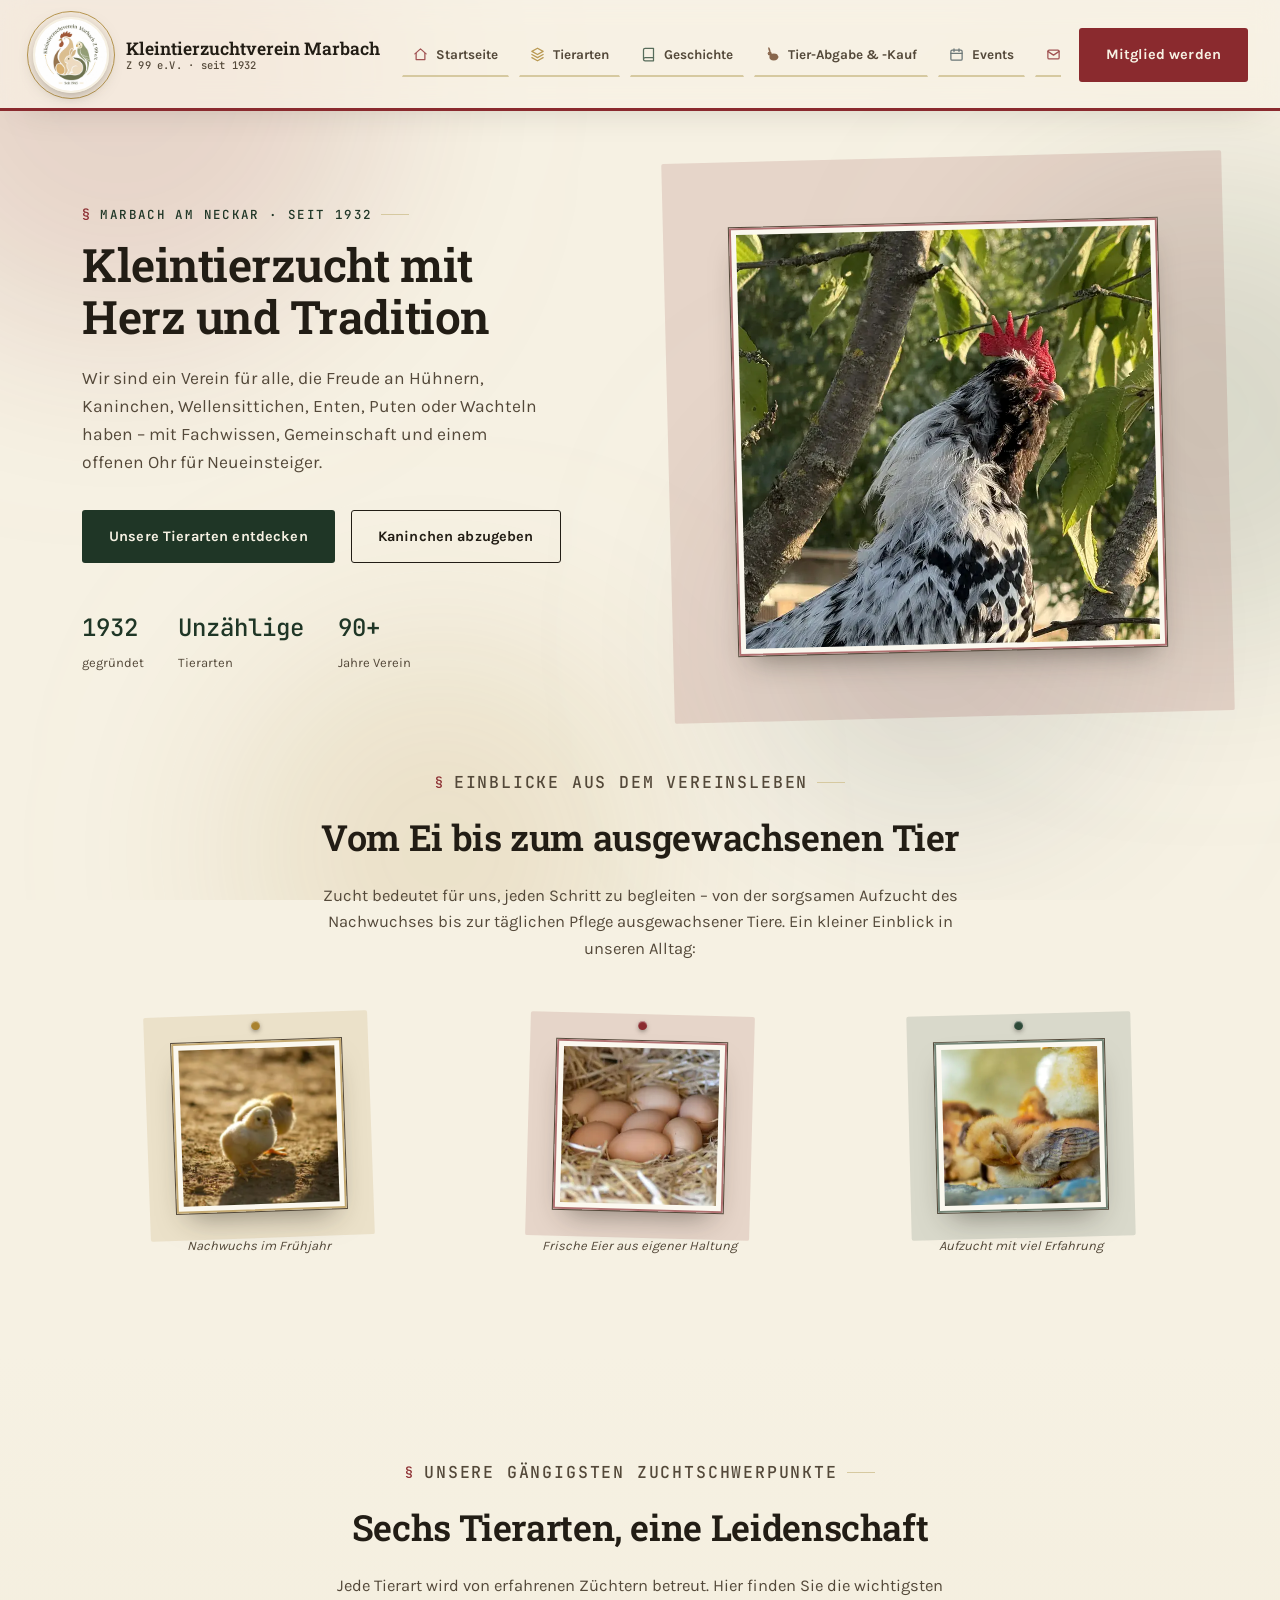
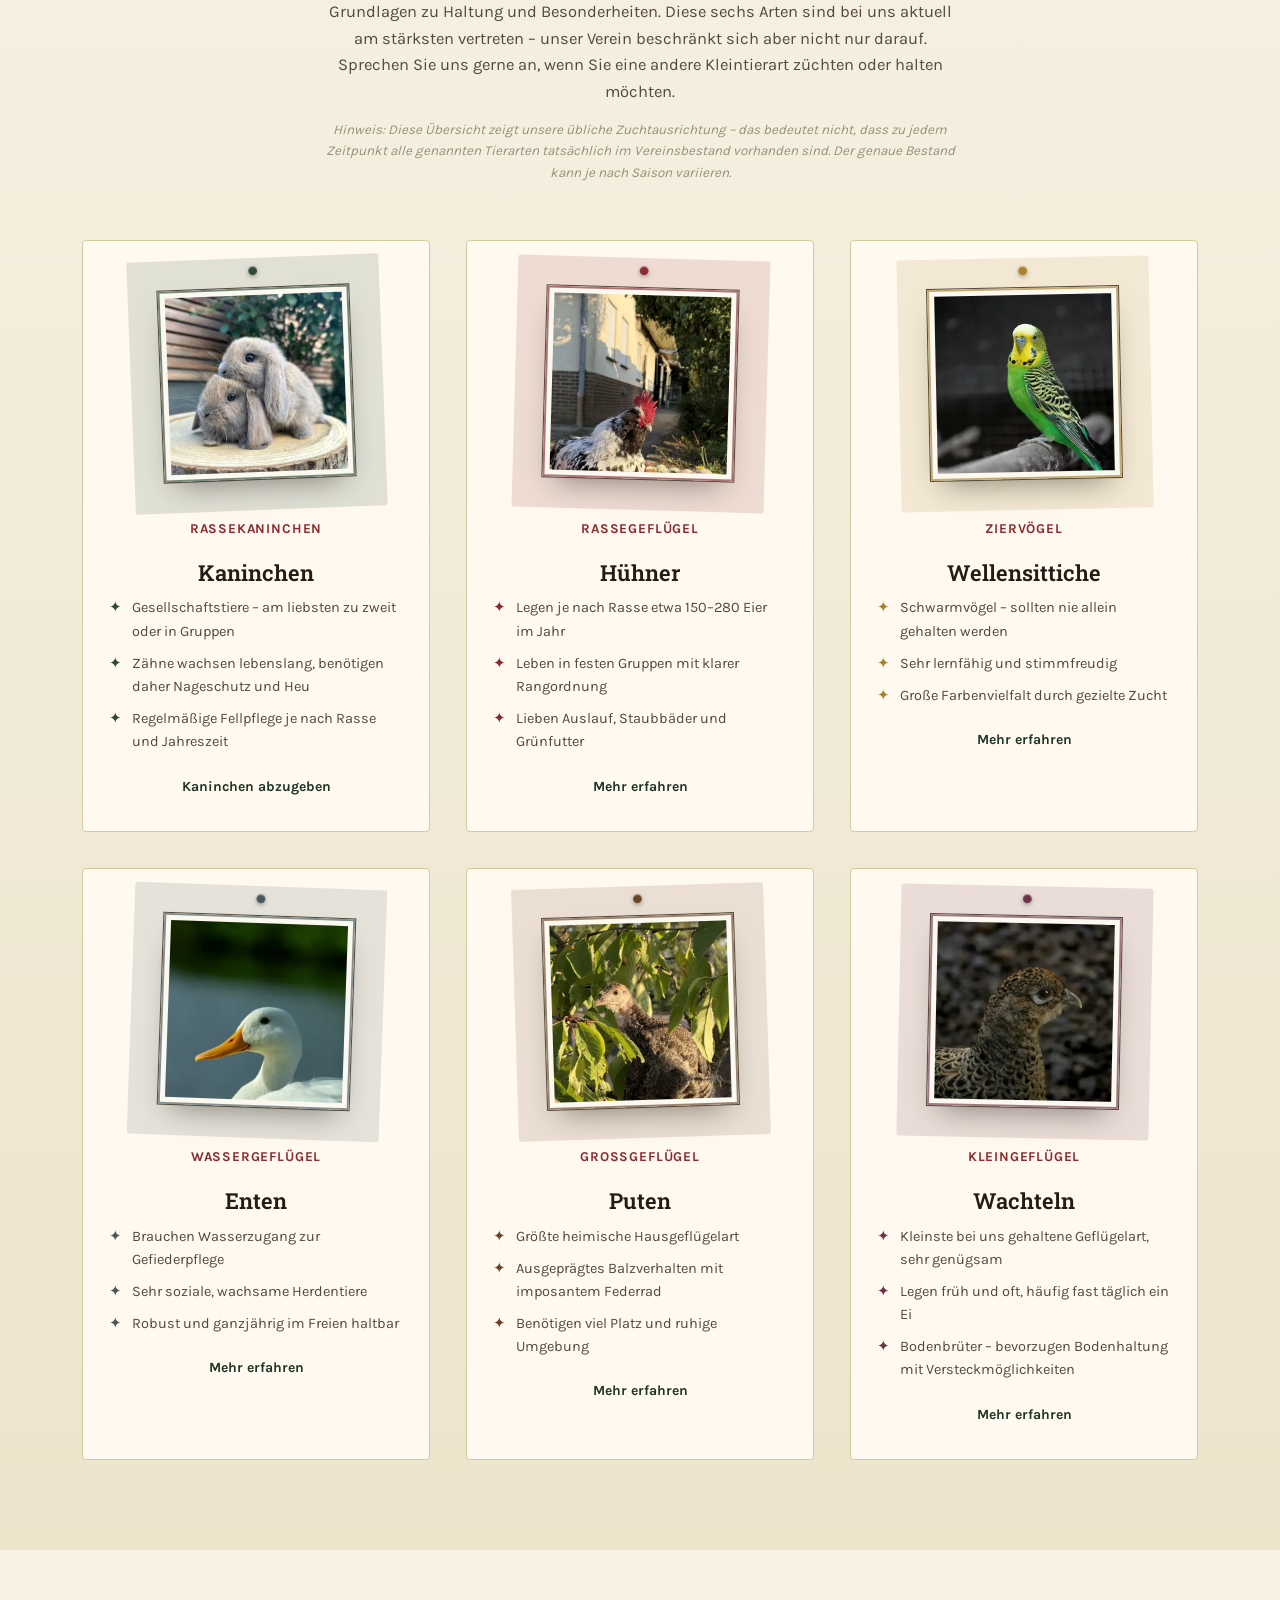
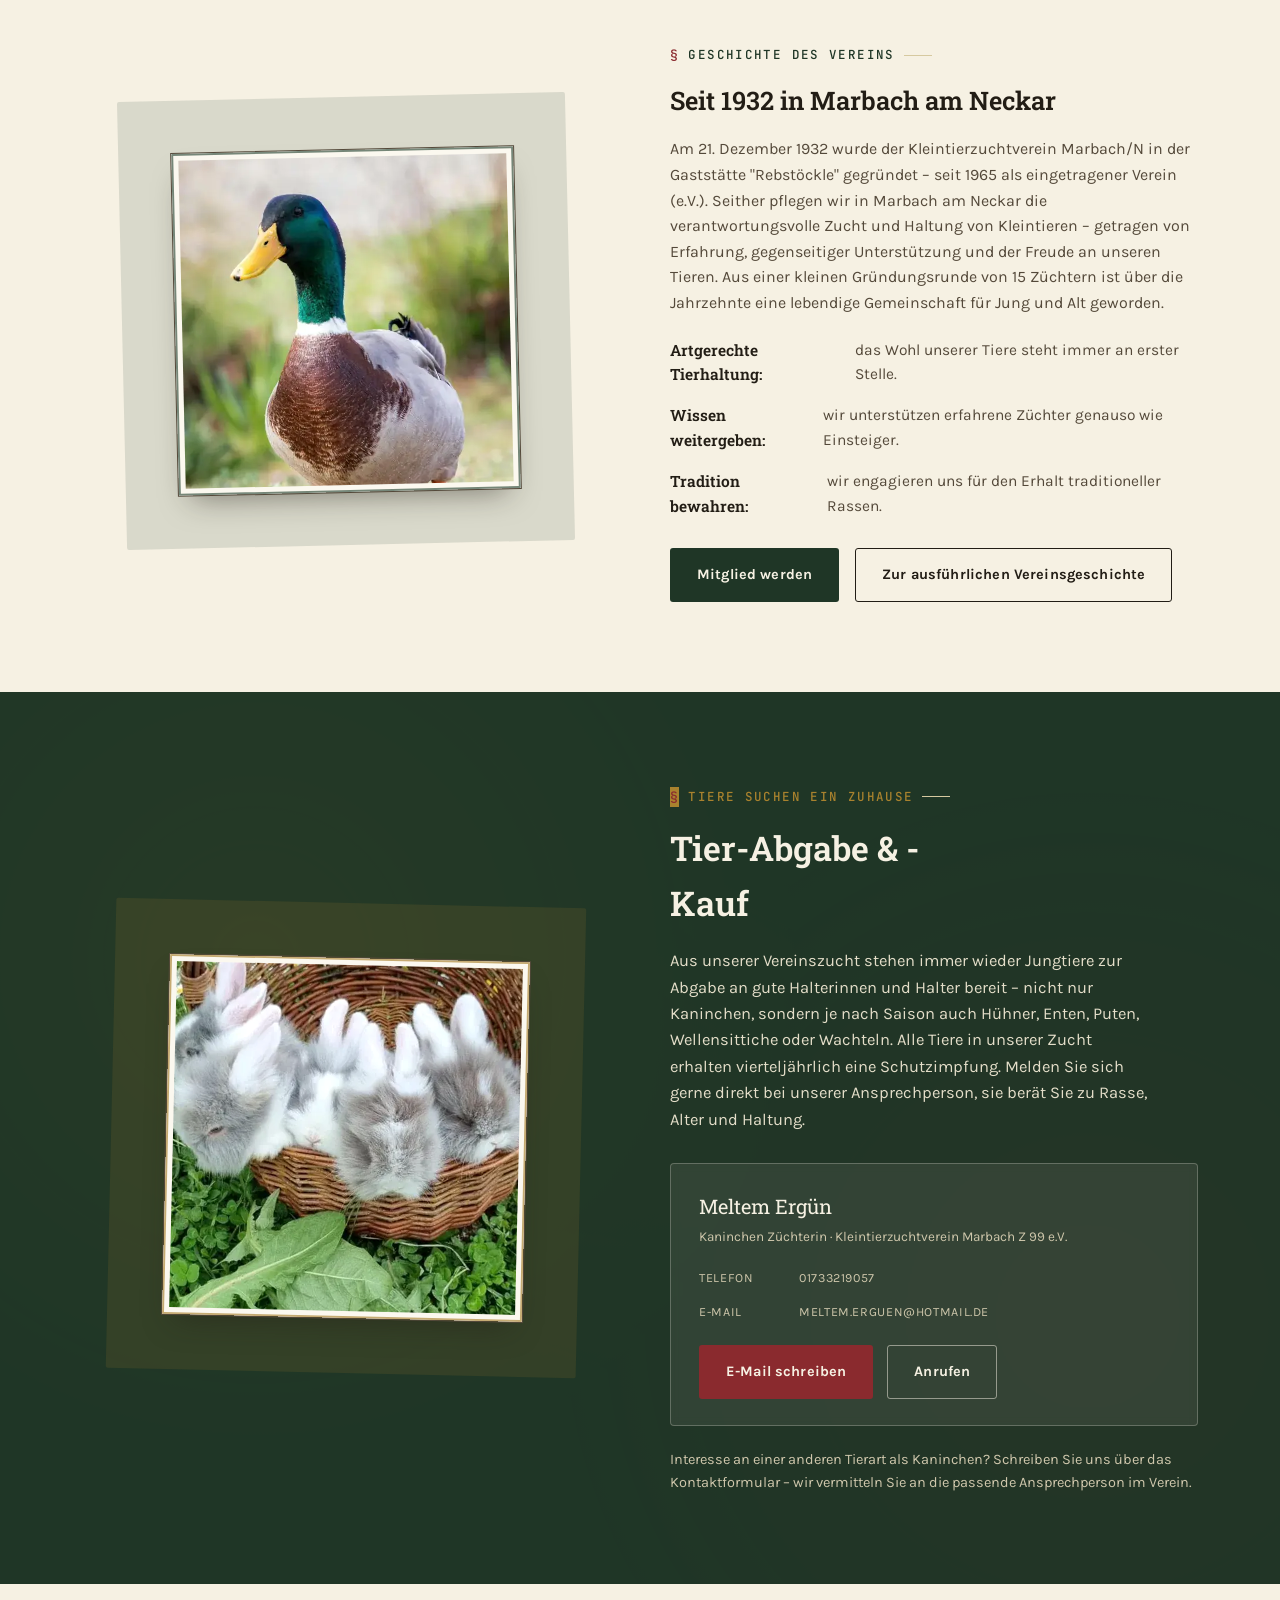
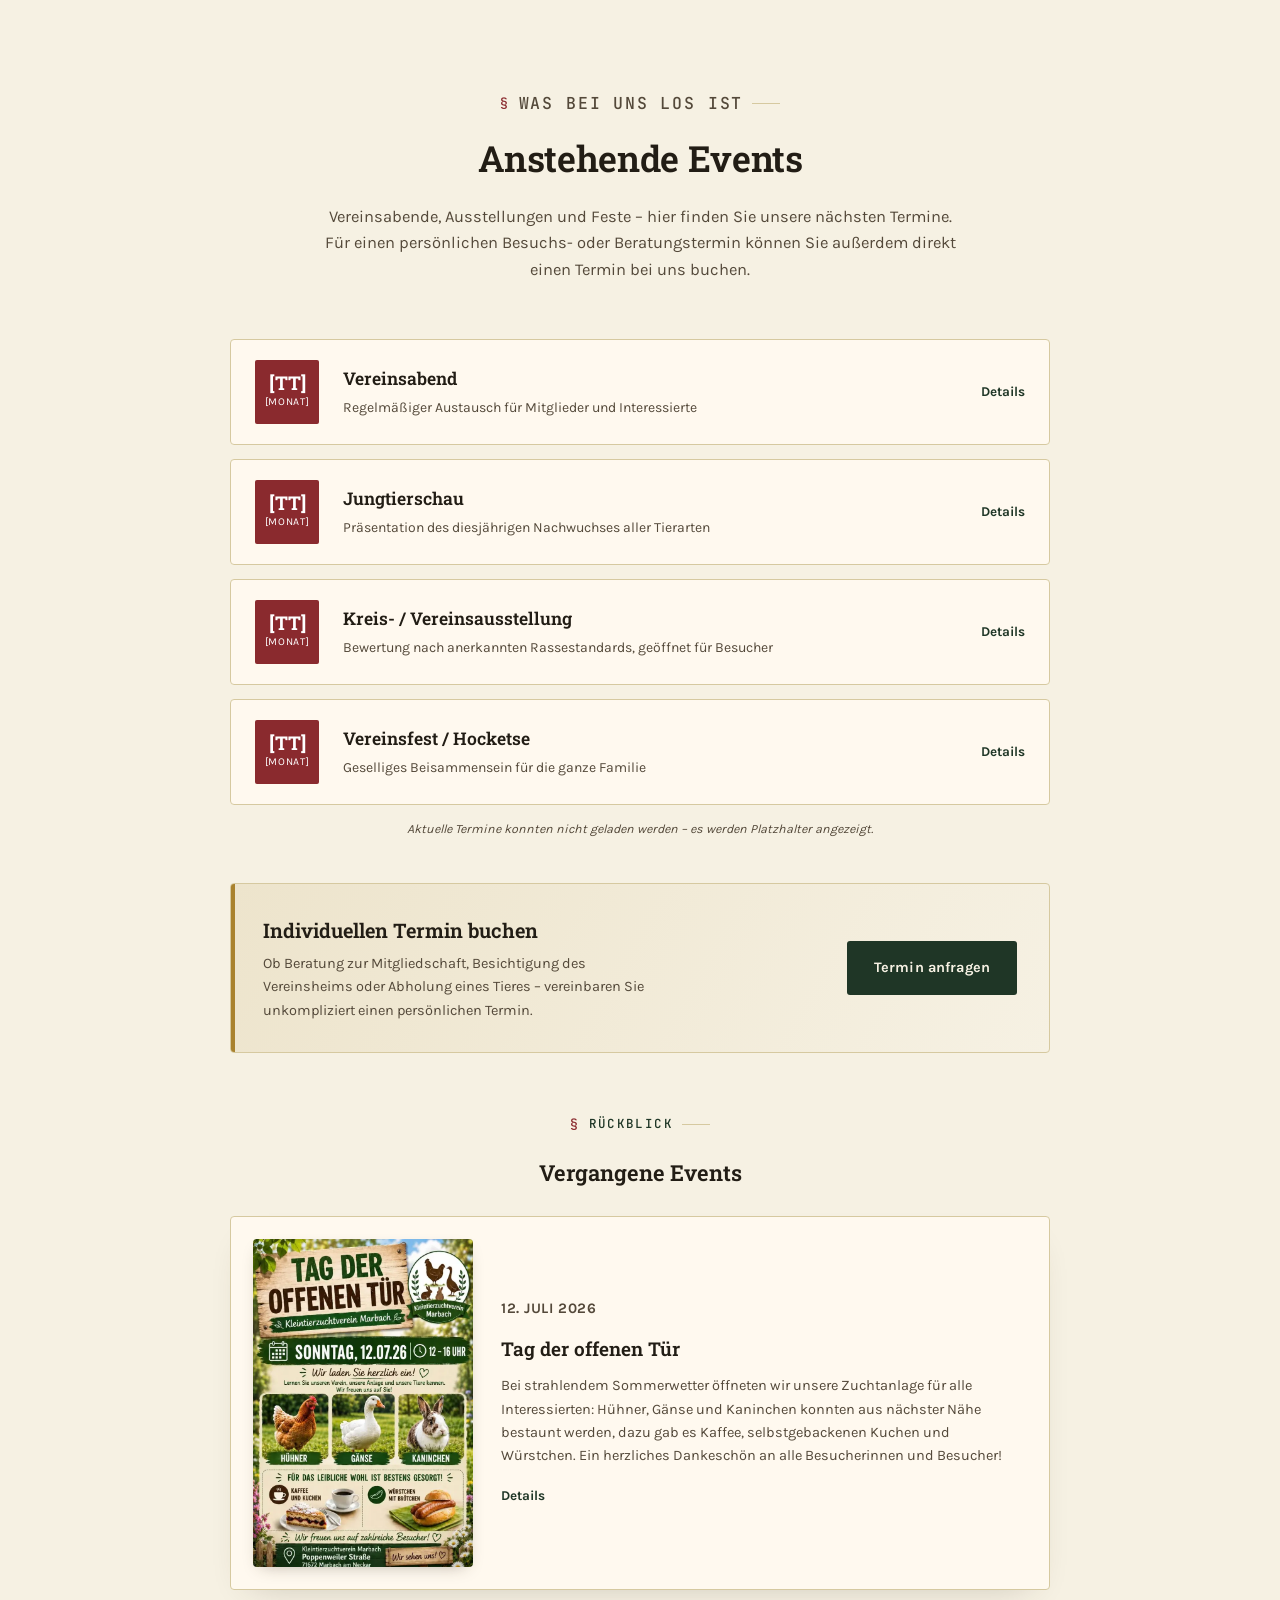
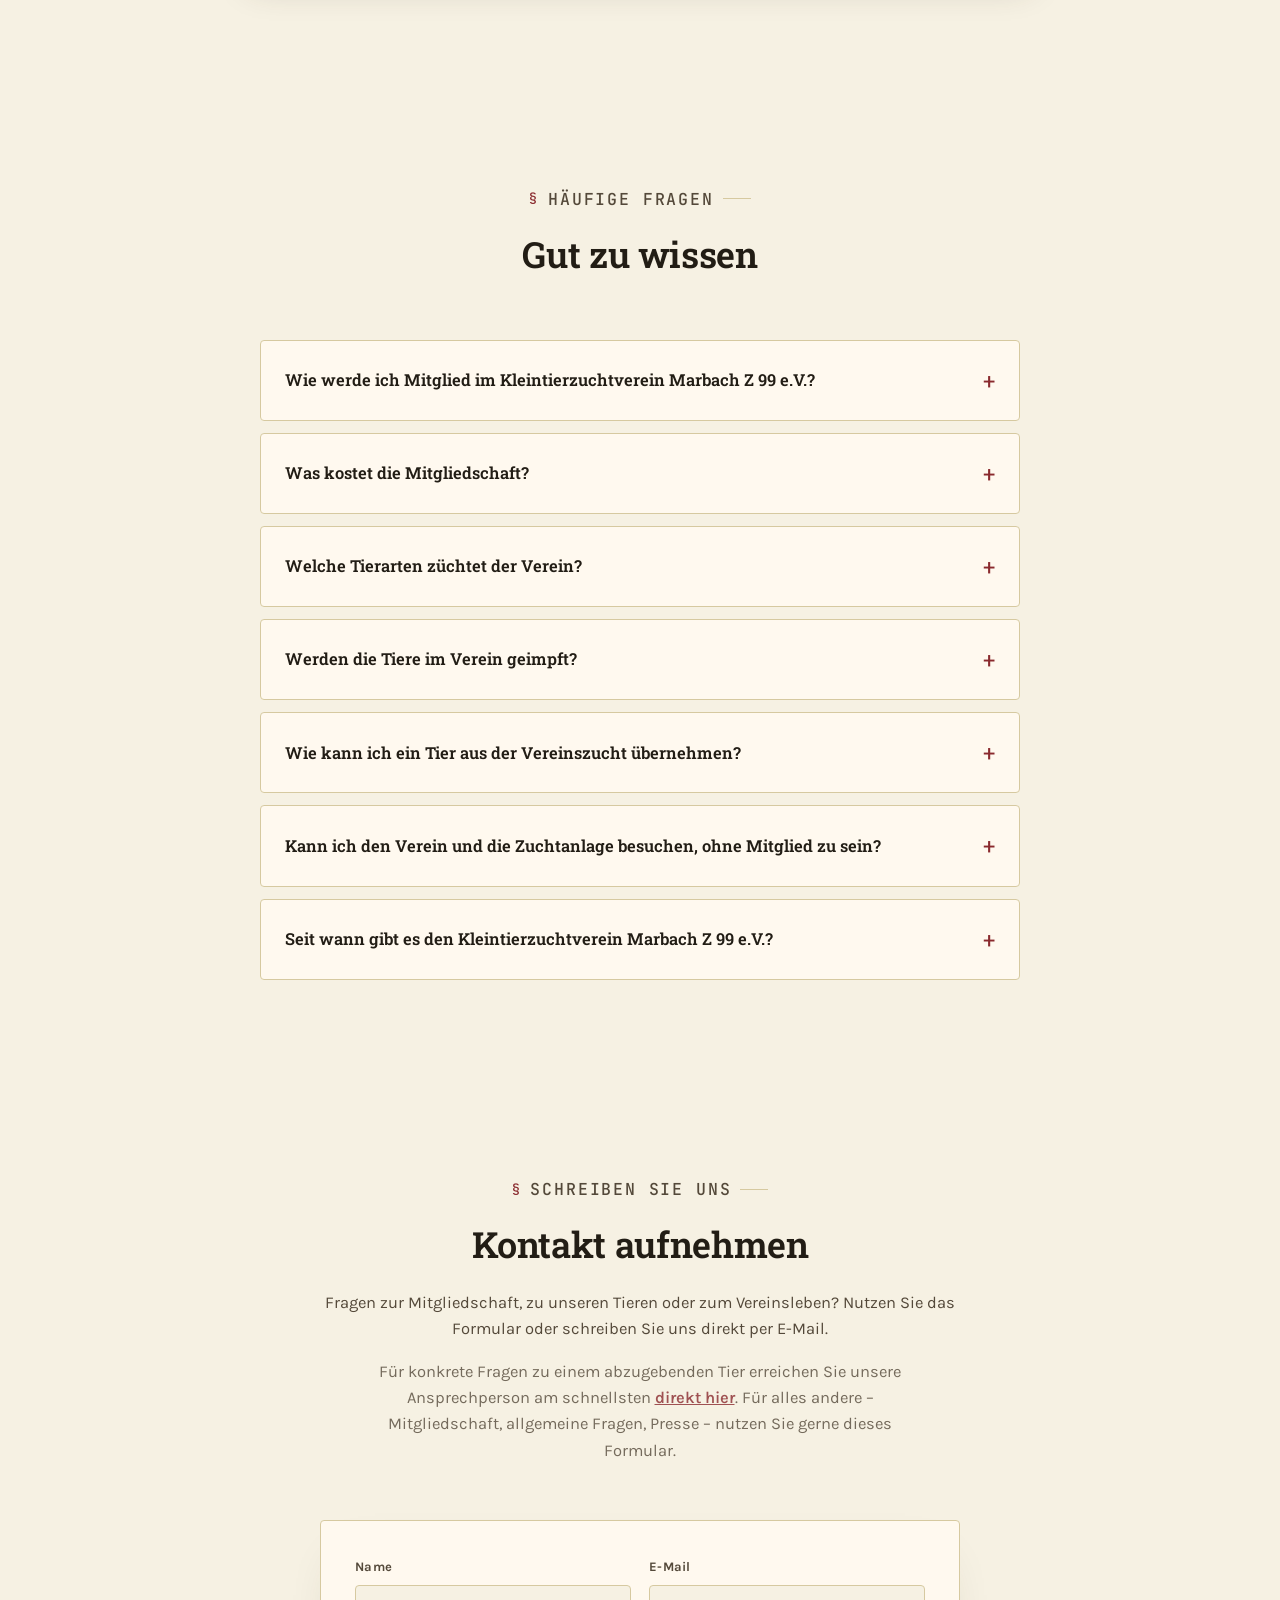
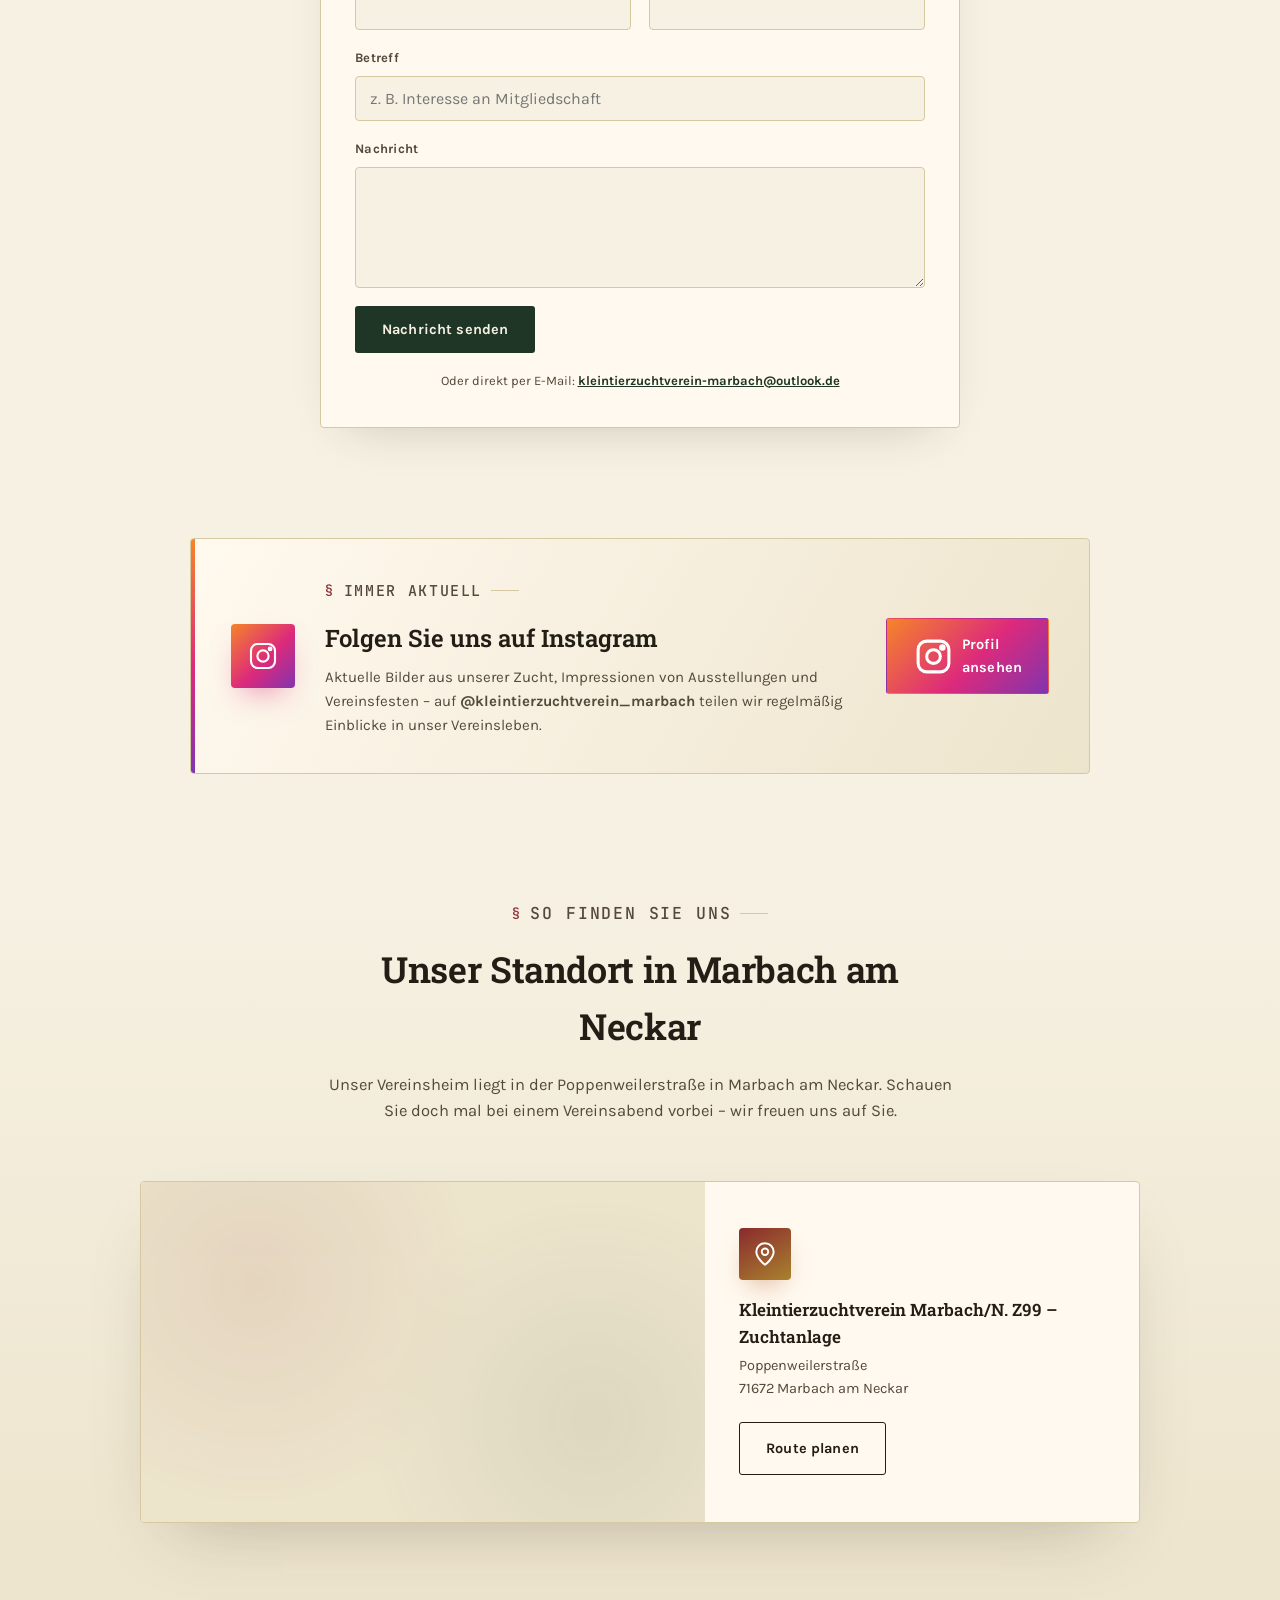
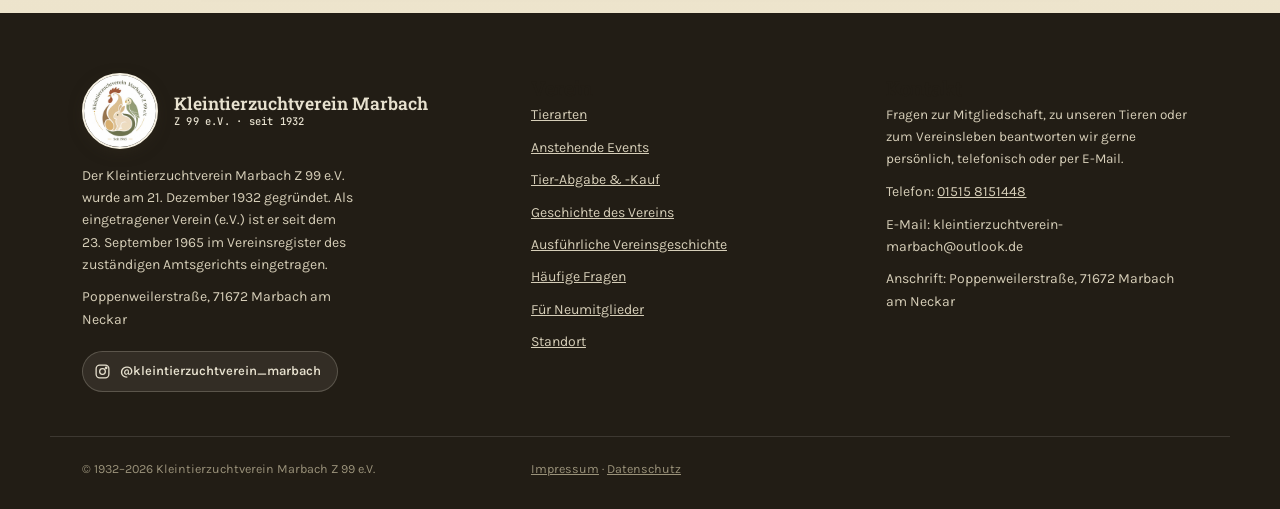
==== commit 3c034633: "Instagram und Standort ans Seitenende verschoben, Nachruf Erich Horntasch ergänzt" ====
--- a/index.html
+++ b/index.html
@@ -1031,58 +1031,6 @@
     </div>
   </section>
 
-  <!-- INSTAGRAM -->
-  <section id="instagram">
-    <div class="wrap">
-      <div class="insta-card reveal">
-        <div class="insta-icon">
-          <svg viewBox="0 0 24 24" fill="none" stroke="currentColor" stroke-width="1.6" stroke-linecap="round" stroke-linejoin="round"><rect x="3" y="3" width="18" height="18" rx="5"/><circle cx="12" cy="12" r="4.2"/><circle cx="17.3" cy="6.7" r="1"/></svg>
-        </div>
-        <div class="insta-text">
-          <p class="eyebrow">Immer aktuell</p>
-          <h2>Folgen Sie uns auf Instagram</h2>
-          <p>Aktuelle Bilder aus unserer Zucht, Impressionen von Ausstellungen und Vereinsfesten &ndash; auf <strong>@kleintierzuchtverein_marbach</strong> teilen wir regelmäßig Einblicke in unser Vereinsleben.</p>
-        </div>
-        <a href="https://www.instagram.com/kleintierzuchtverein_marbach" target="_blank" rel="noopener noreferrer" class="btn insta-btn">
-          <svg viewBox="0 0 24 24" fill="none" stroke="currentColor" stroke-width="1.8" stroke-linecap="round" stroke-linejoin="round"><rect x="3" y="3" width="18" height="18" rx="5"/><circle cx="12" cy="12" r="4"/><circle cx="17.2" cy="6.8" r="1"/></svg>
-          Profil ansehen
-        </a>
-      </div>
-    </div>
-  </section>
-
-  <!-- STANDORT -->
-  <section id="standort">
-    <div class="wrap">
-      <div class="section-head reveal">
-        <p class="eyebrow" style="justify-content:center;">So finden Sie uns</p>
-        <h2>Unser Standort in Marbach am Neckar</h2>
-        <p>Unser Vereinsheim liegt in der Poppenweilerstraße in Marbach am Neckar. Schauen Sie doch mal bei einem Vereinsabend vorbei &ndash; wir freuen uns auf Sie.</p>
-      </div>
-
-      <div class="map-card reveal">
-        <div class="map-frame">
-          <iframe
-            src="https://maps.google.com/maps?q=Kleintierzuchtverein+Marbach%2FN.+Z99+-+Zuchtanlage%2C+Poppenweilerstra%C3%9Fe%2C+71672+Marbach+am+Neckar&ftid=0x4799cdc710eaaaab%3A0xa661737917075075&z=16&output=embed"
-            title="Standort des Kleintierzuchtverein Marbach Z 99 e.V. auf Google Maps"
-            loading="lazy"
-            referrerpolicy="no-referrer-when-downgrade">
-          </iframe>
-        </div>
-        <div class="map-info">
-          <div class="map-info-icon">
-            <svg viewBox="0 0 24 24" fill="none" stroke="currentColor" stroke-width="1.8" stroke-linecap="round" stroke-linejoin="round"><path d="M20 10c0 6-8 12-8 12s-8-6-8-12a8 8 0 0 1 16 0z"/><circle cx="12" cy="10" r="3"/></svg>
-          </div>
-          <div>
-            <p class="map-addr-name">Kleintierzuchtverein Marbach/N. Z99 &ndash; Zuchtanlage</p>
-            <p class="map-addr">Poppenweilerstraße<br>71672 Marbach am Neckar</p>
-          </div>
-          <a href="https://www.google.com/maps/dir/?api=1&destination=Kleintierzuchtverein+Marbach%2FN.+Z99+-+Zuchtanlage%2C+Poppenweilerstra%C3%9Fe%2C+71672+Marbach+am+Neckar" target="_blank" rel="noopener noreferrer" class="btn btn-ghost map-btn">Route planen</a>
-        </div>
-      </div>
-    </div>
-  </section>
-
   <!-- FAQ -->
   <section id="faq">
     <div class="wrap">
@@ -1163,6 +1111,58 @@
         </div>
         <p class="form-alt">Oder direkt per E-Mail: <a href="mailto:kleintierzuchtverein-marbach@outlook.de">kleintierzuchtverein-marbach@outlook.de</a></p>
       </form>
+    </div>
+  </section>
+
+  <!-- INSTAGRAM -->
+  <section id="instagram">
+    <div class="wrap">
+      <div class="insta-card reveal">
+        <div class="insta-icon">
+          <svg viewBox="0 0 24 24" fill="none" stroke="currentColor" stroke-width="1.6" stroke-linecap="round" stroke-linejoin="round"><rect x="3" y="3" width="18" height="18" rx="5"/><circle cx="12" cy="12" r="4.2"/><circle cx="17.3" cy="6.7" r="1"/></svg>
+        </div>
+        <div class="insta-text">
+          <p class="eyebrow">Immer aktuell</p>
+          <h2>Folgen Sie uns auf Instagram</h2>
+          <p>Aktuelle Bilder aus unserer Zucht, Impressionen von Ausstellungen und Vereinsfesten &ndash; auf <strong>@kleintierzuchtverein_marbach</strong> teilen wir regelmäßig Einblicke in unser Vereinsleben.</p>
+        </div>
+        <a href="https://www.instagram.com/kleintierzuchtverein_marbach" target="_blank" rel="noopener noreferrer" class="btn insta-btn">
+          <svg viewBox="0 0 24 24" fill="none" stroke="currentColor" stroke-width="1.8" stroke-linecap="round" stroke-linejoin="round"><rect x="3" y="3" width="18" height="18" rx="5"/><circle cx="12" cy="12" r="4"/><circle cx="17.2" cy="6.8" r="1"/></svg>
+          Profil ansehen
+        </a>
+      </div>
+    </div>
+  </section>
+
+  <!-- STANDORT -->
+  <section id="standort">
+    <div class="wrap">
+      <div class="section-head reveal">
+        <p class="eyebrow" style="justify-content:center;">So finden Sie uns</p>
+        <h2>Unser Standort in Marbach am Neckar</h2>
+        <p>Unser Vereinsheim liegt in der Poppenweilerstraße in Marbach am Neckar. Schauen Sie doch mal bei einem Vereinsabend vorbei &ndash; wir freuen uns auf Sie.</p>
+      </div>
+
+      <div class="map-card reveal">
+        <div class="map-frame">
+          <iframe
+            src="https://maps.google.com/maps?q=Kleintierzuchtverein+Marbach%2FN.+Z99+-+Zuchtanlage%2C+Poppenweilerstra%C3%9Fe%2C+71672+Marbach+am+Neckar&ftid=0x4799cdc710eaaaab%3A0xa661737917075075&z=16&output=embed"
+            title="Standort des Kleintierzuchtverein Marbach Z 99 e.V. auf Google Maps"
+            loading="lazy"
+            referrerpolicy="no-referrer-when-downgrade">
+          </iframe>
+        </div>
+        <div class="map-info">
+          <div class="map-info-icon">
+            <svg viewBox="0 0 24 24" fill="none" stroke="currentColor" stroke-width="1.8" stroke-linecap="round" stroke-linejoin="round"><path d="M20 10c0 6-8 12-8 12s-8-6-8-12a8 8 0 0 1 16 0z"/><circle cx="12" cy="10" r="3"/></svg>
+          </div>
+          <div>
+            <p class="map-addr-name">Kleintierzuchtverein Marbach/N. Z99 &ndash; Zuchtanlage</p>
+            <p class="map-addr">Poppenweilerstraße<br>71672 Marbach am Neckar</p>
+          </div>
+          <a href="https://www.google.com/maps/dir/?api=1&destination=Kleintierzuchtverein+Marbach%2FN.+Z99+-+Zuchtanlage%2C+Poppenweilerstra%C3%9Fe%2C+71672+Marbach+am+Neckar" target="_blank" rel="noopener noreferrer" class="btn btn-ghost map-btn">Route planen</a>
+        </div>
+      </div>
     </div>
   </section>
 
